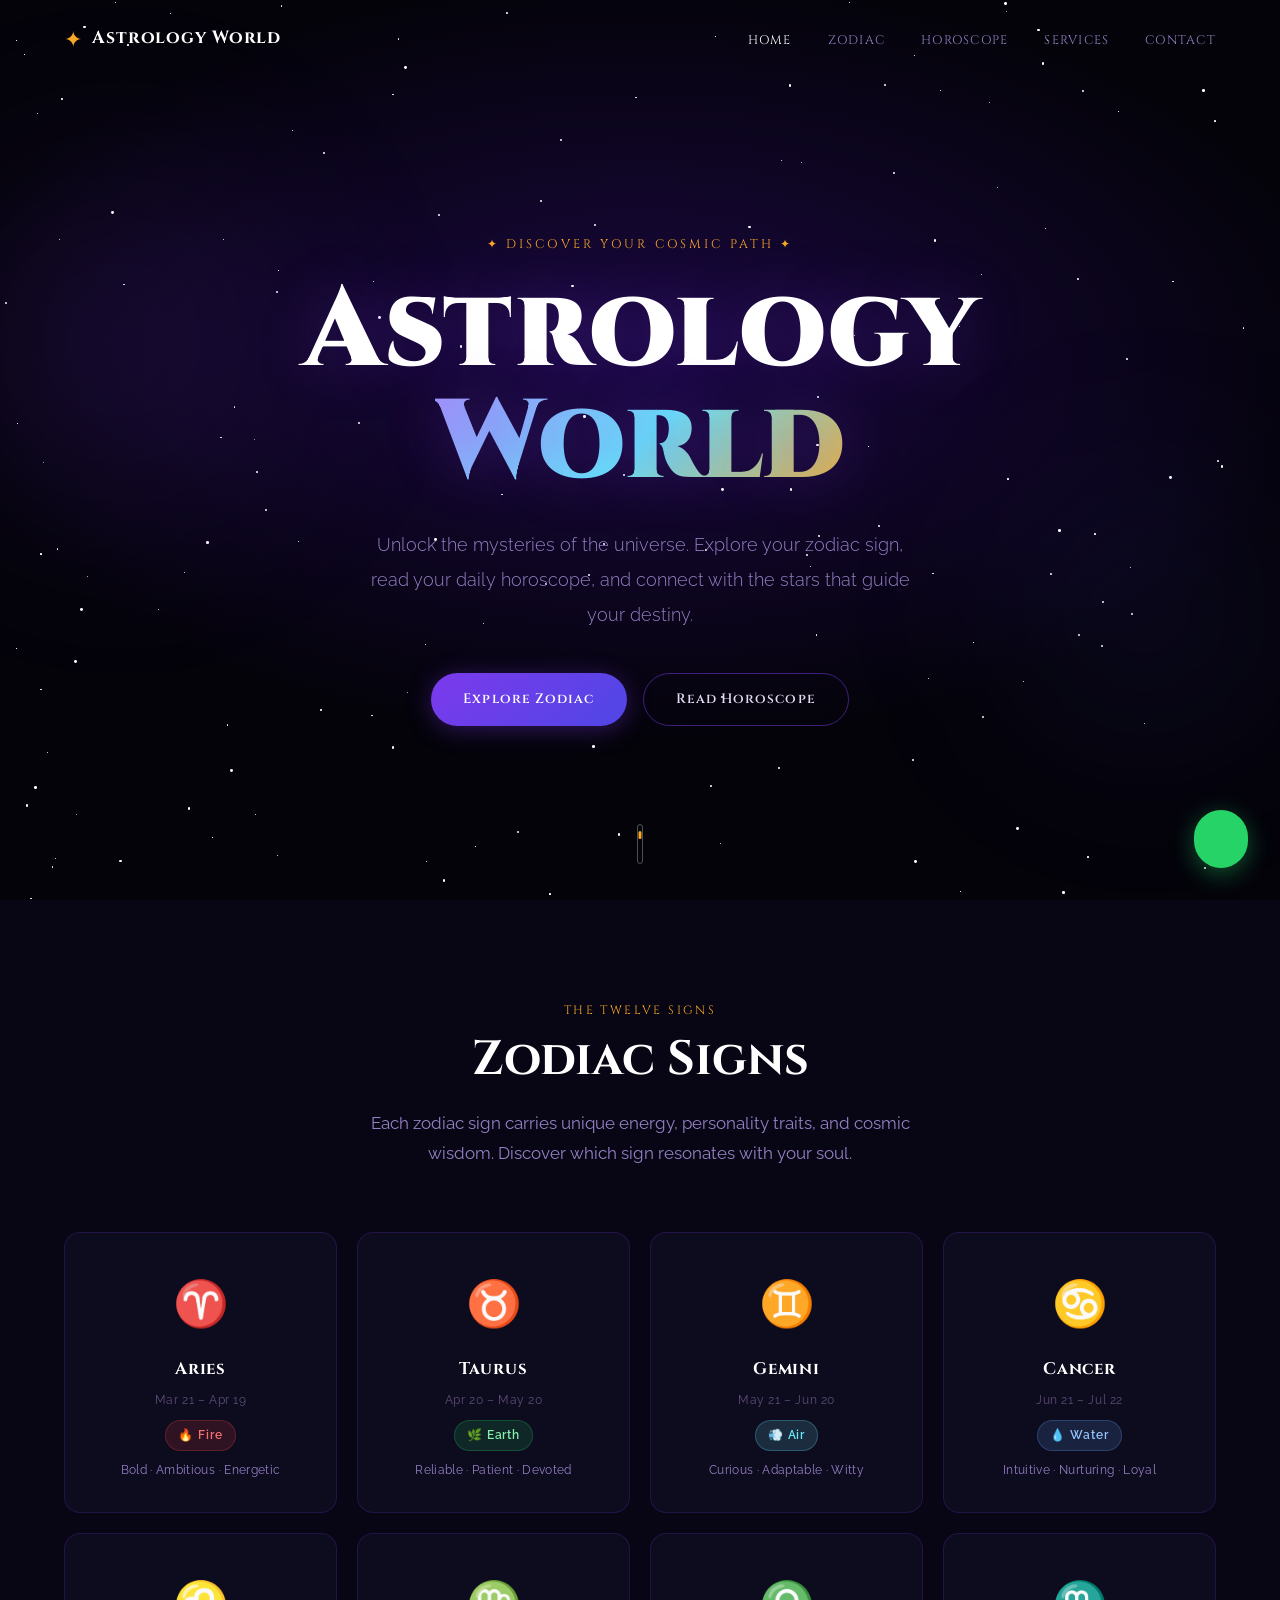
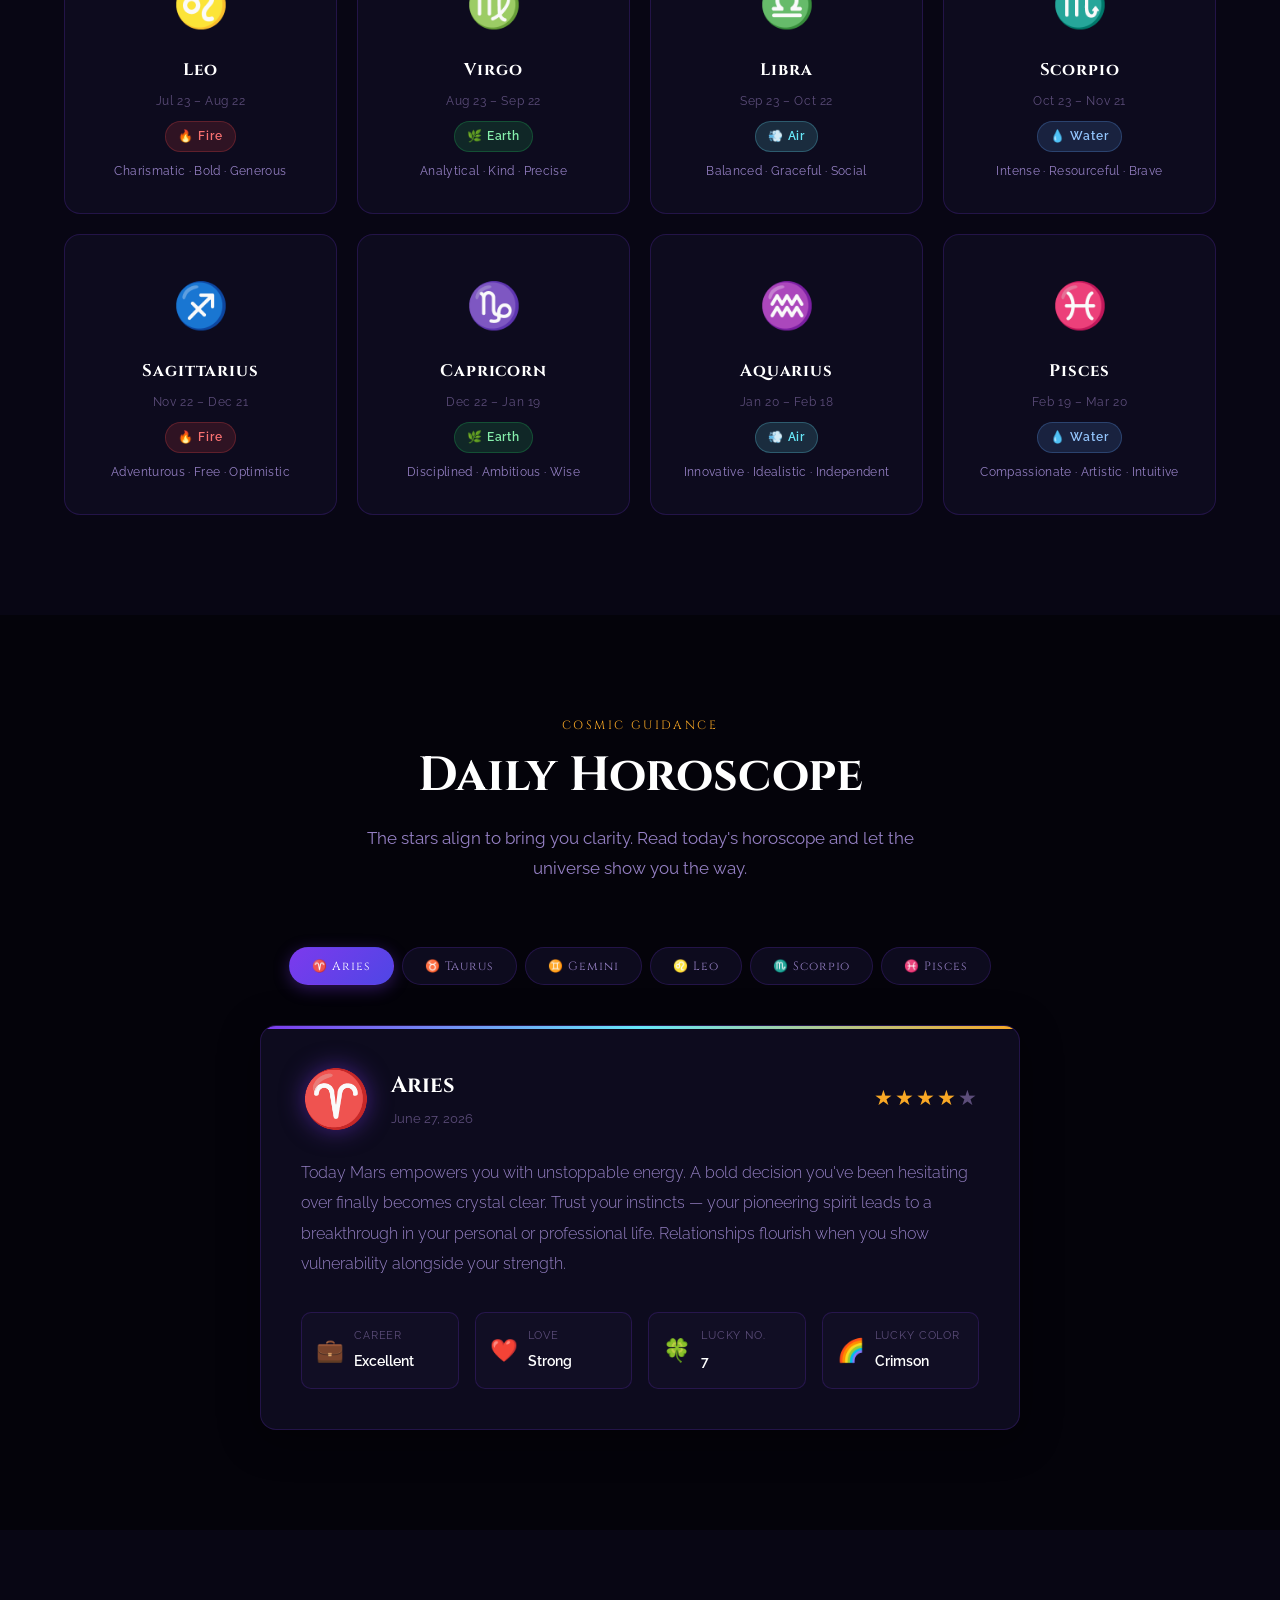
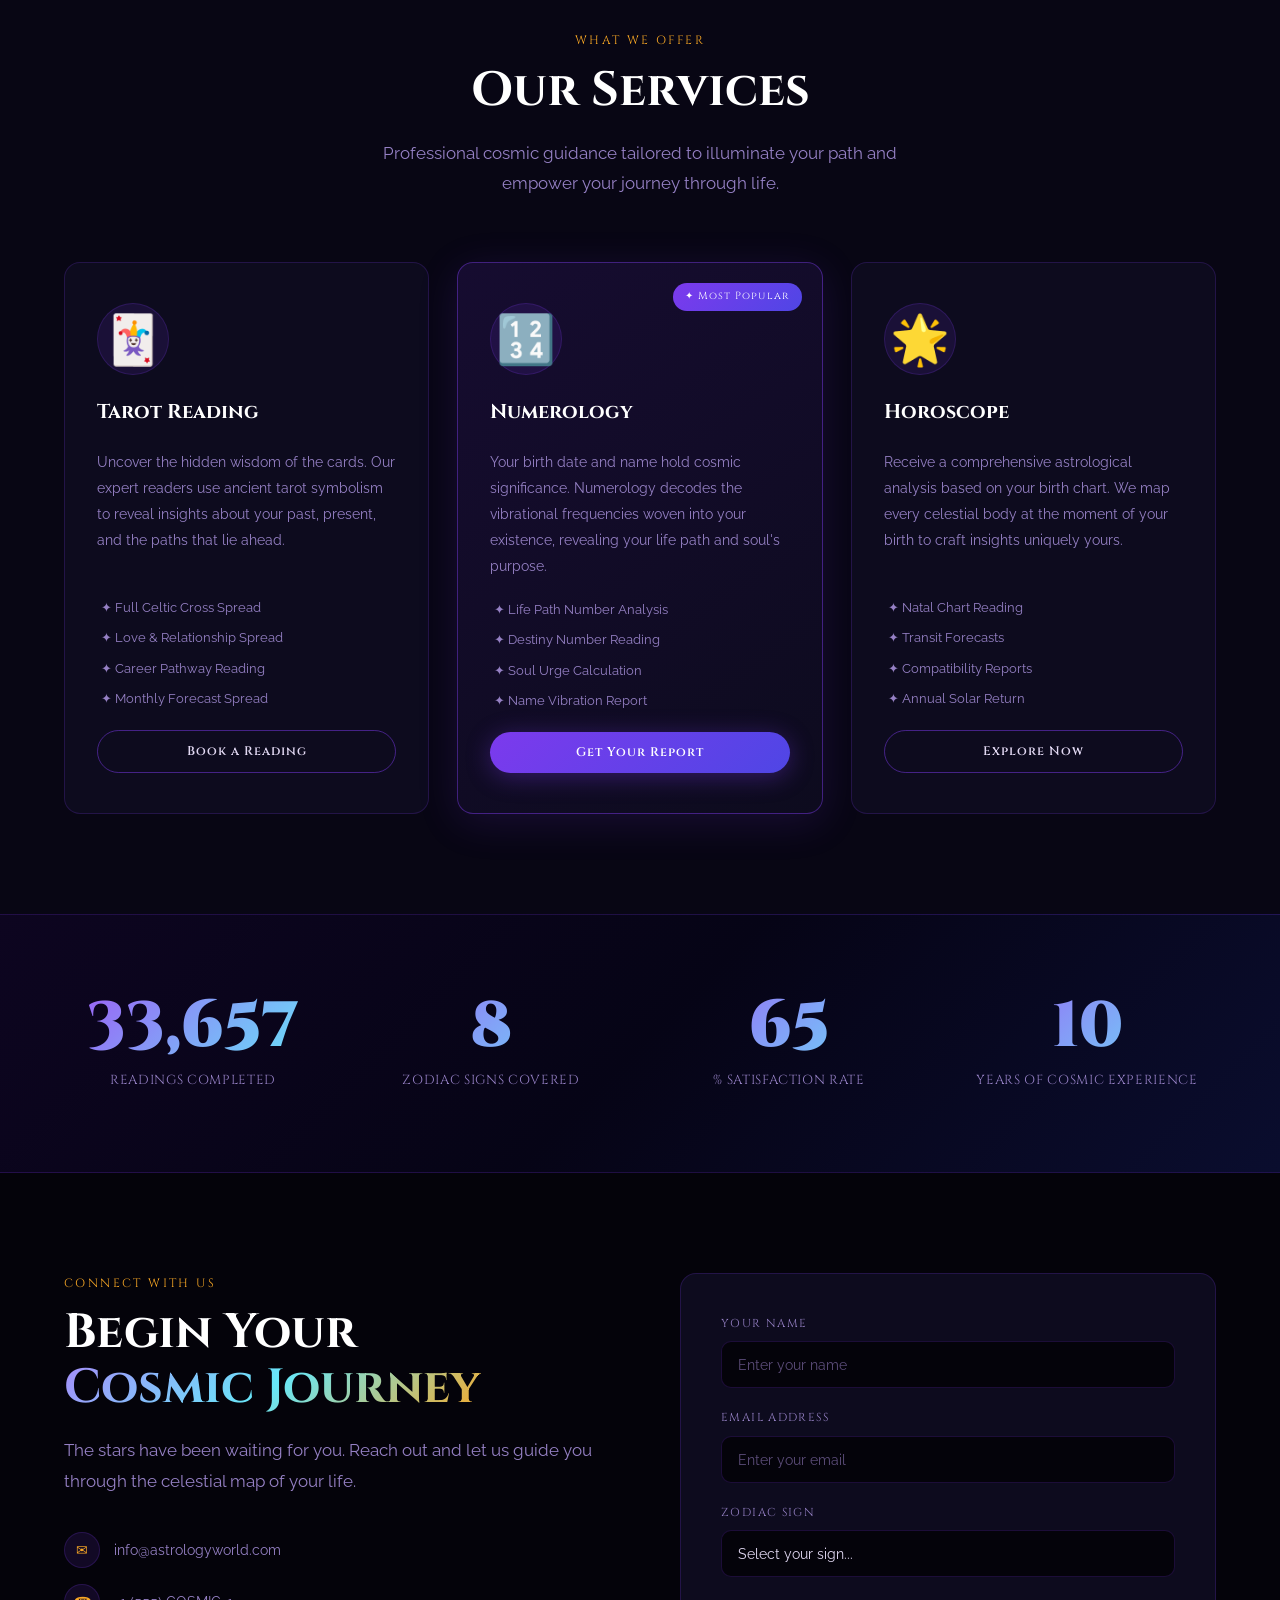
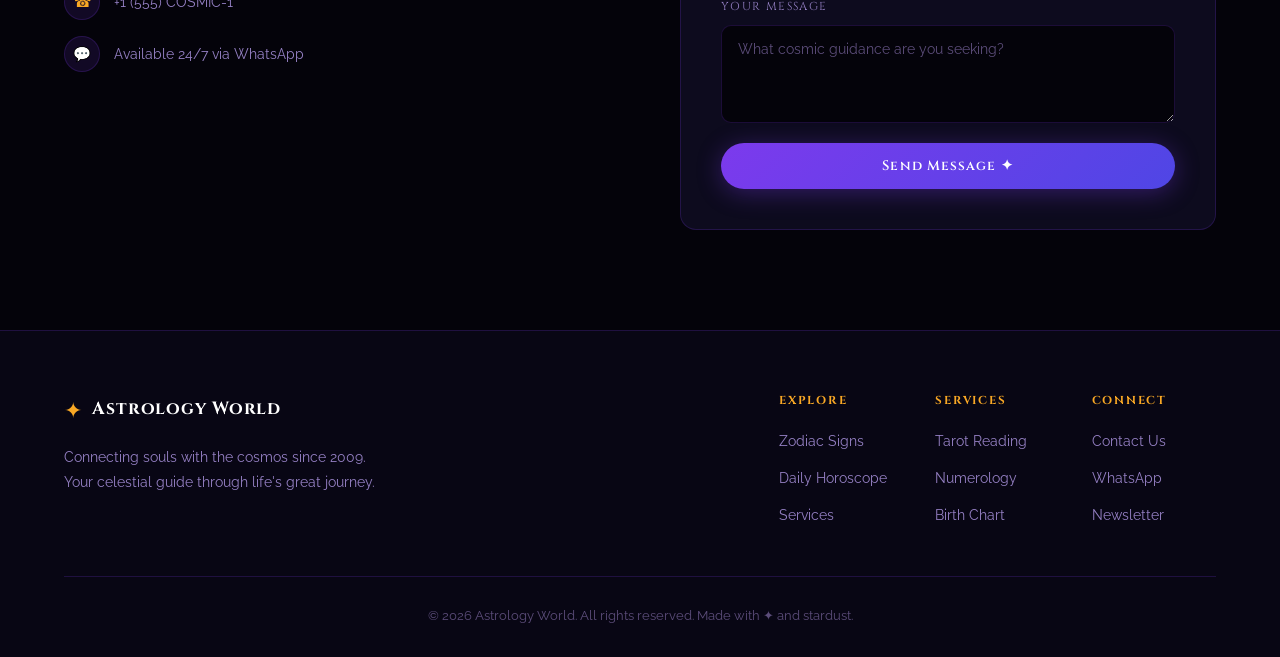
==== index.html @ 74bad525 "Add files via upload" ====
<!DOCTYPE html>
<html lang="en">
<head>
  <meta charset="UTF-8" />
  <meta name="viewport" content="width=device-width, initial-scale=1.0" />
  <title>Astrology World</title>
  <meta name="description" content="Discover your cosmic path. Explore zodiac signs, daily horoscopes, tarot, and numerology." />
  <link rel="preconnect" href="https://fonts.googleapis.com" />
  <link rel="preconnect" href="https://fonts.gstatic.com" crossorigin />
  <link href="https://fonts.googleapis.com/css2?family=Cinzel:wght@400;600;700;900&family=Raleway:ital,wght@0,300;0,400;0,500;0,600;1,300&display=swap" rel="stylesheet" />
  <link rel="stylesheet" href="./style.css" />
</head>
<body>

  <!-- NAV -->
  <nav class="navbar" id="navbar">
    <div class="nav-container">
      <a href="#home" class="nav-logo">
        <span class="logo-star">✦</span>
        <span class="logo-text">Astrology World</span>
      </a>
      <ul class="nav-links" id="navLinks">
        <li><a href="#home">Home</a></li>
        <li><a href="#zodiac">Zodiac</a></li>
        <li><a href="#horoscope">Horoscope</a></li>
        <li><a href="#services">Services</a></li>
        <li><a href="#contact">Contact</a></li>
      </ul>
      <button class="hamburger" id="hamburger" aria-label="Toggle menu">
        <span></span><span></span><span></span>
      </button>
    </div>
  </nav>

  <!-- HERO -->
  <section class="hero" id="home">
    <div class="stars-bg" id="starsBg"></div>
    <div class="nebula nebula-1"></div>
    <div class="nebula nebula-2"></div>
    <div class="hero-content">
      <p class="hero-eyebrow animate-fade-up">✦ Discover Your Cosmic Path ✦</p>
      <h1 class="hero-title animate-fade-up delay-1">Astrology<br /><span class="gradient-text">World</span></h1>
      <p class="hero-desc animate-fade-up delay-2">Unlock the mysteries of the universe. Explore your zodiac sign, read your daily horoscope, and connect with the stars that guide your destiny.</p>
      <div class="hero-buttons animate-fade-up delay-3">
        <a href="#zodiac" class="btn btn-primary">Explore Zodiac</a>
        <a href="#horoscope" class="btn btn-outline">Read Horoscope</a>
      </div>
    </div>
    <div class="scroll-indicator">
      <div class="scroll-dot"></div>
    </div>
  </section>

  <!-- ZODIAC SIGNS -->
  <section class="section zodiac-section" id="zodiac">
    <div class="container">
      <div class="section-header scroll-reveal">
        <p class="section-label">The Twelve Signs</p>
        <h2 class="section-title">Zodiac Signs</h2>
        <p class="section-desc">Each zodiac sign carries unique energy, personality traits, and cosmic wisdom. Discover which sign resonates with your soul.</p>
      </div>
      <div class="zodiac-grid">
        <div class="zodiac-card scroll-reveal" data-delay="0">
          <div class="card-glow"></div>
          <div class="zodiac-icon">♈</div>
          <h3 class="zodiac-name">Aries</h3>
          <p class="zodiac-dates">Mar 21 – Apr 19</p>
          <p class="zodiac-element fire">🔥 Fire</p>
          <p class="zodiac-trait">Bold · Ambitious · Energetic</p>
        </div>
        <div class="zodiac-card scroll-reveal" data-delay="50">
          <div class="card-glow"></div>
          <div class="zodiac-icon">♉</div>
          <h3 class="zodiac-name">Taurus</h3>
          <p class="zodiac-dates">Apr 20 – May 20</p>
          <p class="zodiac-element earth">🌿 Earth</p>
          <p class="zodiac-trait">Reliable · Patient · Devoted</p>
        </div>
        <div class="zodiac-card scroll-reveal" data-delay="100">
          <div class="card-glow"></div>
          <div class="zodiac-icon">♊</div>
          <h3 class="zodiac-name">Gemini</h3>
          <p class="zodiac-dates">May 21 – Jun 20</p>
          <p class="zodiac-element air">💨 Air</p>
          <p class="zodiac-trait">Curious · Adaptable · Witty</p>
        </div>
        <div class="zodiac-card scroll-reveal" data-delay="150">
          <div class="card-glow"></div>
          <div class="zodiac-icon">♋</div>
          <h3 class="zodiac-name">Cancer</h3>
          <p class="zodiac-dates">Jun 21 – Jul 22</p>
          <p class="zodiac-element water">💧 Water</p>
          <p class="zodiac-trait">Intuitive · Nurturing · Loyal</p>
        </div>
        <div class="zodiac-card scroll-reveal" data-delay="0">
          <div class="card-glow"></div>
          <div class="zodiac-icon">♌</div>
          <h3 class="zodiac-name">Leo</h3>
          <p class="zodiac-dates">Jul 23 – Aug 22</p>
          <p class="zodiac-element fire">🔥 Fire</p>
          <p class="zodiac-trait">Charismatic · Bold · Generous</p>
        </div>
        <div class="zodiac-card scroll-reveal" data-delay="50">
          <div class="card-glow"></div>
          <div class="zodiac-icon">♍</div>
          <h3 class="zodiac-name">Virgo</h3>
          <p class="zodiac-dates">Aug 23 – Sep 22</p>
          <p class="zodiac-element earth">🌿 Earth</p>
          <p class="zodiac-trait">Analytical · Kind · Precise</p>
        </div>
        <div class="zodiac-card scroll-reveal" data-delay="100">
          <div class="card-glow"></div>
          <div class="zodiac-icon">♎</div>
          <h3 class="zodiac-name">Libra</h3>
          <p class="zodiac-dates">Sep 23 – Oct 22</p>
          <p class="zodiac-element air">💨 Air</p>
          <p class="zodiac-trait">Balanced · Graceful · Social</p>
        </div>
        <div class="zodiac-card scroll-reveal" data-delay="150">
          <div class="card-glow"></div>
          <div class="zodiac-icon">♏</div>
          <h3 class="zodiac-name">Scorpio</h3>
          <p class="zodiac-dates">Oct 23 – Nov 21</p>
          <p class="zodiac-element water">💧 Water</p>
          <p class="zodiac-trait">Intense · Resourceful · Brave</p>
        </div>
        <div class="zodiac-card scroll-reveal" data-delay="0">
          <div class="card-glow"></div>
          <div class="zodiac-icon">♐</div>
          <h3 class="zodiac-name">Sagittarius</h3>
          <p class="zodiac-dates">Nov 22 – Dec 21</p>
          <p class="zodiac-element fire">🔥 Fire</p>
          <p class="zodiac-trait">Adventurous · Free · Optimistic</p>
        </div>
        <div class="zodiac-card scroll-reveal" data-delay="50">
          <div class="card-glow"></div>
          <div class="zodiac-icon">♑</div>
          <h3 class="zodiac-name">Capricorn</h3>
          <p class="zodiac-dates">Dec 22 – Jan 19</p>
          <p class="zodiac-element earth">🌿 Earth</p>
          <p class="zodiac-trait">Disciplined · Ambitious · Wise</p>
        </div>
        <div class="zodiac-card scroll-reveal" data-delay="100">
          <div class="card-glow"></div>
          <div class="zodiac-icon">♒</div>
          <h3 class="zodiac-name">Aquarius</h3>
          <p class="zodiac-dates">Jan 20 – Feb 18</p>
          <p class="zodiac-element air">💨 Air</p>
          <p class="zodiac-trait">Innovative · Idealistic · Independent</p>
        </div>
        <div class="zodiac-card scroll-reveal" data-delay="150">
          <div class="card-glow"></div>
          <div class="zodiac-icon">♓</div>
          <h3 class="zodiac-name">Pisces</h3>
          <p class="zodiac-dates">Feb 19 – Mar 20</p>
          <p class="zodiac-element water">💧 Water</p>
          <p class="zodiac-trait">Compassionate · Artistic · Intuitive</p>
        </div>
      </div>
    </div>
  </section>

  <!-- DAILY HOROSCOPE -->
  <section class="section horoscope-section" id="horoscope">
    <div class="container">
      <div class="section-header scroll-reveal">
        <p class="section-label">Cosmic Guidance</p>
        <h2 class="section-title">Daily Horoscope</h2>
        <p class="section-desc">The stars align to bring you clarity. Read today's horoscope and let the universe show you the way.</p>
      </div>
      <div class="horoscope-tabs scroll-reveal">
        <button class="tab-btn active" data-tab="aries-h">♈ Aries</button>
        <button class="tab-btn" data-tab="taurus-h">♉ Taurus</button>
        <button class="tab-btn" data-tab="gemini-h">♊ Gemini</button>
        <button class="tab-btn" data-tab="leo-h">♌ Leo</button>
        <button class="tab-btn" data-tab="scorpio-h">♏ Scorpio</button>
        <button class="tab-btn" data-tab="pisces-h">♓ Pisces</button>
      </div>
      <div class="horoscope-panels">
        <div class="horoscope-panel active" id="aries-h">
          <div class="horoscope-card scroll-reveal">
            <div class="h-header">
              <span class="h-symbol">♈</span>
              <div class="h-info">
                <h3>Aries</h3>
                <p class="h-date">June 27, 2026</p>
              </div>
              <div class="h-rating">★★★★<span class="dim">★</span></div>
            </div>
            <p class="h-text">Today Mars empowers you with unstoppable energy. A bold decision you've been hesitating over finally becomes crystal clear. Trust your instincts — your pioneering spirit leads to a breakthrough in your personal or professional life. Relationships flourish when you show vulnerability alongside your strength.</p>
            <div class="h-aspects">
              <div class="aspect"><span>💼</span><div><small>Career</small><strong>Excellent</strong></div></div>
              <div class="aspect"><span>❤️</span><div><small>Love</small><strong>Strong</strong></div></div>
              <div class="aspect"><span>🍀</span><div><small>Lucky No.</small><strong>7</strong></div></div>
              <div class="aspect"><span>🌈</span><div><small>Lucky Color</small><strong>Crimson</strong></div></div>
            </div>
          </div>
        </div>
        <div class="horoscope-panel" id="taurus-h">
          <div class="horoscope-card scroll-reveal">
            <div class="h-header">
              <span class="h-symbol">♉</span>
              <div class="h-info">
                <h3>Taurus</h3>
                <p class="h-date">June 27, 2026</p>
              </div>
              <div class="h-rating">★★★★★</div>
            </div>
            <p class="h-text">Venus blesses you with abundance today. Financial opportunities present themselves through unexpected conversations. Your natural patience is your greatest asset — resist the urge to rush. This is a beautiful day for creative pursuits and deepening bonds with those you love most deeply.</p>
            <div class="h-aspects">
              <div class="aspect"><span>💼</span><div><small>Career</small><strong>Good</strong></div></div>
              <div class="aspect"><span>❤️</span><div><small>Love</small><strong>Exceptional</strong></div></div>
              <div class="aspect"><span>🍀</span><div><small>Lucky No.</small><strong>3</strong></div></div>
              <div class="aspect"><span>🌈</span><div><small>Lucky Color</small><strong>Emerald</strong></div></div>
            </div>
          </div>
        </div>
        <div class="horoscope-panel" id="gemini-h">
          <div class="horoscope-card scroll-reveal">
            <div class="h-header">
              <span class="h-symbol">♊</span>
              <div class="h-info">
                <h3>Gemini</h3>
                <p class="h-date">June 27, 2026</p>
              </div>
              <div class="h-rating">★★★<span class="dim">★★</span></div>
            </div>
            <p class="h-text">Mercury's influence sharpens your communication skills to a razor's edge. Your words carry extraordinary power today — use them wisely. A conversation you've been avoiding can no longer wait. Social connections open doors that seemed firmly shut just days ago.</p>
            <div class="h-aspects">
              <div class="aspect"><span>💼</span><div><small>Career</small><strong>Great</strong></div></div>
              <div class="aspect"><span>❤️</span><div><small>Love</small><strong>Fair</strong></div></div>
              <div class="aspect"><span>🍀</span><div><small>Lucky No.</small><strong>11</strong></div></div>
              <div class="aspect"><span>🌈</span><div><small>Lucky Color</small><strong>Yellow</strong></div></div>
            </div>
          </div>
        </div>
        <div class="horoscope-panel" id="leo-h">
          <div class="horoscope-card scroll-reveal">
            <div class="h-header">
              <span class="h-symbol">♌</span>
              <div class="h-info">
                <h3>Leo</h3>
                <p class="h-date">June 27, 2026</p>
              </div>
              <div class="h-rating">★★★★★</div>
            </div>
            <p class="h-text">The Sun blazes in your favor — this is your moment to shine! A leadership opportunity arrives that showcases your natural authority. Your creative fire inspires everyone around you. Step into the spotlight with confidence; the universe is applauding your every move today.</p>
            <div class="h-aspects">
              <div class="aspect"><span>💼</span><div><small>Career</small><strong>Outstanding</strong></div></div>
              <div class="aspect"><span>❤️</span><div><small>Love</small><strong>Passionate</strong></div></div>
              <div class="aspect"><span>🍀</span><div><small>Lucky No.</small><strong>1</strong></div></div>
              <div class="aspect"><span>🌈</span><div><small>Lucky Color</small><strong>Gold</strong></div></div>
            </div>
          </div>
        </div>
        <div class="horoscope-panel" id="scorpio-h">
          <div class="horoscope-card scroll-reveal">
            <div class="h-header">
              <span class="h-symbol">♏</span>
              <div class="h-info">
                <h3>Scorpio</h3>
                <p class="h-date">June 27, 2026</p>
              </div>
              <div class="h-rating">★★★★<span class="dim">★</span></div>
            </div>
            <p class="h-text">Pluto stirs the depths of your psyche, revealing truths you've long suspected. A transformation is underway — embrace it rather than resist. Your investigative instincts uncover a hidden opportunity. Emotional honesty tonight strengthens your most important bond.</p>
            <div class="h-aspects">
              <div class="aspect"><span>💼</span><div><small>Career</small><strong>Intense</strong></div></div>
              <div class="aspect"><span>❤️</span><div><small>Love</small><strong>Deep</strong></div></div>
              <div class="aspect"><span>🍀</span><div><small>Lucky No.</small><strong>8</strong></div></div>
              <div class="aspect"><span>🌈</span><div><small>Lucky Color</small><strong>Burgundy</strong></div></div>
            </div>
          </div>
        </div>
        <div class="horoscope-panel" id="pisces-h">
          <div class="horoscope-card scroll-reveal">
            <div class="h-header">
              <span class="h-symbol">♓</span>
              <div class="h-info">
                <h3>Pisces</h3>
                <p class="h-date">June 27, 2026</p>
              </div>
              <div class="h-rating">★★★★<span class="dim">★</span></div>
            </div>
            <p class="h-text">Neptune casts a dreamlike glow over your day. Creative inspiration flows effortlessly — capture every idea. Your empathy reaches a heightened state, making you a beacon for those who need guidance. Trust your intuition above all logic today; the universe speaks through your feelings.</p>
            <div class="h-aspects">
              <div class="aspect"><span>💼</span><div><small>Career</small><strong>Creative</strong></div></div>
              <div class="aspect"><span>❤️</span><div><small>Love</small><strong>Dreamy</strong></div></div>
              <div class="aspect"><span>🍀</span><div><small>Lucky No.</small><strong>22</strong></div></div>
              <div class="aspect"><span>🌈</span><div><small>Lucky Color</small><strong>Sea Blue</strong></div></div>
            </div>
          </div>
        </div>
      </div>
    </div>
  </section>

  <!-- SERVICES -->
  <section class="section services-section" id="services">
    <div class="container">
      <div class="section-header scroll-reveal">
        <p class="section-label">What We Offer</p>
        <h2 class="section-title">Our Services</h2>
        <p class="section-desc">Professional cosmic guidance tailored to illuminate your path and empower your journey through life.</p>
      </div>
      <div class="services-grid">
        <div class="service-card scroll-reveal">
          <div class="service-icon-wrap"><div class="service-icon">🃏</div></div>
          <h3 class="service-title">Tarot Reading</h3>
          <p class="service-desc">Uncover the hidden wisdom of the cards. Our expert readers use ancient tarot symbolism to reveal insights about your past, present, and the paths that lie ahead.</p>
          <ul class="service-list">
            <li>✦ Full Celtic Cross Spread</li>
            <li>✦ Love &amp; Relationship Spread</li>
            <li>✦ Career Pathway Reading</li>
            <li>✦ Monthly Forecast Spread</li>
          </ul>
          <a href="#contact" class="btn btn-outline btn-sm">Book a Reading</a>
        </div>
        <div class="service-card featured scroll-reveal">
          <div class="featured-badge">✦ Most Popular</div>
          <div class="service-icon-wrap"><div class="service-icon">🔢</div></div>
          <h3 class="service-title">Numerology</h3>
          <p class="service-desc">Your birth date and name hold cosmic significance. Numerology decodes the vibrational frequencies woven into your existence, revealing your life path and soul's purpose.</p>
          <ul class="service-list">
            <li>✦ Life Path Number Analysis</li>
            <li>✦ Destiny Number Reading</li>
            <li>✦ Soul Urge Calculation</li>
            <li>✦ Name Vibration Report</li>
          </ul>
          <a href="#contact" class="btn btn-primary btn-sm">Get Your Report</a>
        </div>
        <div class="service-card scroll-reveal">
          <div class="service-icon-wrap"><div class="service-icon">🌟</div></div>
          <h3 class="service-title">Horoscope</h3>
          <p class="service-desc">Receive a comprehensive astrological analysis based on your birth chart. We map every celestial body at the moment of your birth to craft insights uniquely yours.</p>
          <ul class="service-list">
            <li>✦ Natal Chart Reading</li>
            <li>✦ Transit Forecasts</li>
            <li>✦ Compatibility Reports</li>
            <li>✦ Annual Solar Return</li>
          </ul>
          <a href="#contact" class="btn btn-outline btn-sm">Explore Now</a>
        </div>
      </div>
    </div>
  </section>

  <!-- STATS BANNER -->
  <section class="stats-section">
    <div class="container">
      <div class="stats-grid">
        <div class="stat-item scroll-reveal">
          <div class="stat-number" data-target="50000">0</div>
          <div class="stat-label">Readings Completed</div>
        </div>
        <div class="stat-item scroll-reveal">
          <div class="stat-number" data-target="12">0</div>
          <div class="stat-label">Zodiac Signs Covered</div>
        </div>
        <div class="stat-item scroll-reveal">
          <div class="stat-number" data-target="98">0</div>
          <div class="stat-label">% Satisfaction Rate</div>
        </div>
        <div class="stat-item scroll-reveal">
          <div class="stat-number" data-target="15">0</div>
          <div class="stat-label">Years of Cosmic Experience</div>
        </div>
      </div>
    </div>
  </section>

  <!-- CONTACT -->
  <section class="section contact-section" id="contact">
    <div class="container">
      <div class="contact-inner">
        <div class="contact-text scroll-reveal">
          <p class="section-label">Connect With Us</p>
          <h2 class="section-title">Begin Your<br /><span class="gradient-text">Cosmic Journey</span></h2>
          <p class="section-desc">The stars have been waiting for you. Reach out and let us guide you through the celestial map of your life.</p>
          <div class="contact-info">
            <div class="info-item"><span class="info-icon">✉</span><span>info@astrologyworld.com</span></div>
            <div class="info-item"><span class="info-icon">☎</span><span>+1 (555) COSMIC-1</span></div>
            <div class="info-item"><span class="info-icon">💬</span><span>Available 24/7 via WhatsApp</span></div>
          </div>
        </div>
        <form class="contact-form scroll-reveal" id="contactForm" novalidate>
          <div class="form-group">
            <label for="nameField">Your Name</label>
            <input type="text" id="nameField" placeholder="Enter your name" required />
          </div>
          <div class="form-group">
            <label for="emailField">Email Address</label>
            <input type="email" id="emailField" placeholder="Enter your email" required />
          </div>
          <div class="form-group">
            <label for="signField">Zodiac Sign</label>
            <select id="signField">
              <option value="">Select your sign...</option>
              <option value="aries">♈ Aries</option>
              <option value="taurus">♉ Taurus</option>
              <option value="gemini">♊ Gemini</option>
              <option value="cancer">♋ Cancer</option>
              <option value="leo">♌ Leo</option>
              <option value="virgo">♍ Virgo</option>
              <option value="libra">♎ Libra</option>
              <option value="scorpio">♏ Scorpio</option>
              <option value="sagittarius">♐ Sagittarius</option>
              <option value="capricorn">♑ Capricorn</option>
              <option value="aquarius">♒ Aquarius</option>
              <option value="pisces">♓ Pisces</option>
            </select>
          </div>
          <div class="form-group">
            <label for="msgField">Your Message</label>
            <textarea id="msgField" placeholder="What cosmic guidance are you seeking?" rows="4" required></textarea>
          </div>
          <button type="submit" class="btn btn-primary btn-full">Send Message ✦</button>
          <div class="form-success" id="formSuccess">✦ Message sent! The stars will guide our response. ✦</div>
        </form>
      </div>
    </div>
  </section>

  <!-- FOOTER -->
  <footer class="footer">
    <div class="container">
      <div class="footer-top">
        <div class="footer-brand">
          <div class="nav-logo">
            <span class="logo-star">✦</span>
            <span class="logo-text">Astrology World</span>
          </div>
          <p>Connecting souls with the cosmos since 2009. Your celestial guide through life's great journey.</p>
        </div>
        <div class="footer-links-wrap">
          <div class="footer-col">
            <h4>Explore</h4>
            <ul>
              <li><a href="#zodiac">Zodiac Signs</a></li>
              <li><a href="#horoscope">Daily Horoscope</a></li>
              <li><a href="#services">Services</a></li>
            </ul>
          </div>
          <div class="footer-col">
            <h4>Services</h4>
            <ul>
              <li><a href="#services">Tarot Reading</a></li>
              <li><a href="#services">Numerology</a></li>
              <li><a href="#services">Birth Chart</a></li>
            </ul>
          </div>
          <div class="footer-col">
            <h4>Connect</h4>
            <ul>
              <li><a href="#contact">Contact Us</a></li>
              <li><a href="https://wa.me/15559999999" target="_blank">WhatsApp</a></li>
              <li><a href="#contact">Newsletter</a></li>
            </ul>
          </div>
        </div>
      </div>
      <div class="footer-bottom">
        <p>© 2026 Astrology World. All rights reserved. Made with ✦ and stardust.</p>
      </div>
    </div>
  </footer>

  <!-- WHATSAPP FLOATING BUTTON -->
  <a class="whatsapp-btn" href="https://wa.me/15559999999" target="_blank" rel="noopener noreferrer" aria-label="Chat on WhatsApp">
    <svg xmlns="http://www.w3.org/2000/svg" viewBox="0 0 24 24" fill="currentColor" width="30" height="30">
      <path d="M17.472 14.382c-.297-.149-1.758-.867-2.03-.967-.273-.099-.471-.148-.67.15-.197.297-.767.966-.94 1.164-.173.199-.347.223-.644.075-.297-.15-1.255-.463-2.39-1.475-.883-.788-1.48-1.761-1.653-2.059-.173-.297-.018-.458.13-.606.134-.133.298-.347.446-.52.149-.174.198-.298.298-.497.099-.198.05-.371-.025-.52-.075-.149-.669-1.612-.916-2.207-.242-.579-.487-.5-.669-.51-.173-.008-.371-.01-.57-.01-.198 0-.52.074-.792.372-.272.297-1.04 1.016-1.04 2.479 0 1.462 1.065 2.875 1.213 3.074.149.198 2.096 3.2 5.077 4.487.709.306 1.262.489 1.694.625.712.227 1.36.195 1.871.118.571-.085 1.758-.719 2.006-1.413.248-.694.248-1.289.173-1.413-.074-.124-.272-.198-.57-.347z"/>
      <path d="M12 0C5.373 0 0 5.373 0 12c0 2.126.557 4.126 1.526 5.864L0 24l6.326-1.487A11.948 11.948 0 0012 24c6.627 0 12-5.373 12-12S18.627 0 12 0zm0 22c-1.857 0-3.6-.5-5.107-1.375L2 22l1.4-4.757A9.951 9.951 0 012 12C2 6.477 6.477 2 12 2s10 4.477 10 10-4.477 10-10 10z"/>
    </svg>
    <span class="whatsapp-label">Chat Now</span>
  </a>

  <script src="./script.js"></script>
</body>
</html>
---- style.css ----
/* ===== RESET & BASE ===== */
*, *::before, *::after { box-sizing: border-box; margin: 0; padding: 0; }

:root {
  --bg:         #04030a;
  --bg-2:       #080614;
  --bg-card:    #0d0b1e;
  --bg-card-2:  #110e24;
  --purple:     #7c3aed;
  --purple-light: #9d5cf5;
  --purple-glow: rgba(124,58,237,0.35);
  --indigo:     #4f46e5;
  --blue:       #1d4ed8;
  --cyan:       #67e8f9;
  --gold:       #f9a825;
  --gold-light: #ffd54f;
  --text:       #e2d9f3;
  --text-muted: #9580c4;
  --text-dim:   #5c4d7a;
  --border:     rgba(124,58,237,0.2);
  --border-hover: rgba(124,58,237,0.5);
  --radius:     16px;
  --radius-sm:  10px;
  --font-display: 'Cinzel', serif;
  --font-body:    'Raleway', sans-serif;
  --transition:  0.3s cubic-bezier(0.4,0,0.2,1);
}

html { scroll-behavior: smooth; }

body {
  background: var(--bg);
  color: var(--text);
  font-family: var(--font-body);
  font-weight: 400;
  line-height: 1.7;
  overflow-x: hidden;
}

a { text-decoration: none; color: inherit; }
ul { list-style: none; }
img { max-width: 100%; display: block; }

/* ===== SCROLLBAR ===== */
::-webkit-scrollbar { width: 6px; }
::-webkit-scrollbar-track { background: var(--bg); }
::-webkit-scrollbar-thumb { background: var(--purple); border-radius: 99px; }

/* ===== TYPOGRAPHY ===== */
.gradient-text {
  background: linear-gradient(135deg, #a78bfa 0%, #67e8f9 50%, #f9a825 100%);
  -webkit-background-clip: text;
  -webkit-text-fill-color: transparent;
  background-clip: text;
}

/* ===== BUTTONS ===== */
.btn {
  display: inline-flex;
  align-items: center;
  justify-content: center;
  gap: 8px;
  padding: 14px 32px;
  border-radius: 50px;
  font-family: var(--font-display);
  font-size: 0.85rem;
  font-weight: 600;
  letter-spacing: 0.08em;
  cursor: pointer;
  border: none;
  transition: var(--transition);
  position: relative;
  overflow: hidden;
  white-space: nowrap;
}

.btn::after {
  content: '';
  position: absolute;
  inset: 0;
  background: rgba(255,255,255,0);
  transition: var(--transition);
}

.btn:hover::after { background: rgba(255,255,255,0.08); }

.btn-primary {
  background: linear-gradient(135deg, var(--purple) 0%, var(--indigo) 100%);
  color: #fff;
  box-shadow: 0 4px 24px var(--purple-glow);
}

.btn-primary:hover {
  transform: translateY(-2px);
  box-shadow: 0 8px 32px rgba(124,58,237,0.5);
}

.btn-outline {
  background: transparent;
  color: var(--text);
  border: 1.5px solid var(--border-hover);
}

.btn-outline:hover {
  background: rgba(124,58,237,0.12);
  border-color: var(--purple-light);
  transform: translateY(-2px);
}

.btn-sm { padding: 10px 24px; font-size: 0.78rem; }
.btn-full { width: 100%; }

/* ===== CONTAINER ===== */
.container { max-width: 1200px; margin: 0 auto; padding: 0 24px; }

/* ===== SECTION COMMONS ===== */
.section { padding: 100px 0; }

.section-header {
  text-align: center;
  margin-bottom: 64px;
}

.section-label {
  font-family: var(--font-display);
  font-size: 0.75rem;
  letter-spacing: 0.2em;
  text-transform: uppercase;
  color: var(--gold);
  margin-bottom: 12px;
}

.section-title {
  font-family: var(--font-display);
  font-size: clamp(2rem, 5vw, 3rem);
  font-weight: 700;
  line-height: 1.15;
  margin-bottom: 20px;
  color: #fff;
}

.section-desc {
  font-size: 1.05rem;
  color: var(--text-muted);
  max-width: 580px;
  margin: 0 auto;
  line-height: 1.8;
}

/* ===== NAVBAR ===== */
.navbar {
  position: fixed;
  top: 0;
  left: 0;
  right: 0;
  z-index: 1000;
  padding: 20px 0;
  transition: var(--transition);
}

.navbar.scrolled {
  background: rgba(4,3,10,0.9);
  backdrop-filter: blur(20px);
  -webkit-backdrop-filter: blur(20px);
  padding: 14px 0;
  border-bottom: 1px solid var(--border);
  box-shadow: 0 4px 30px rgba(0,0,0,0.5);
}

.nav-container {
  max-width: 1200px;
  margin: 0 auto;
  padding: 0 24px;
  display: flex;
  align-items: center;
  justify-content: space-between;
}

.nav-logo {
  display: flex;
  align-items: center;
  gap: 10px;
}

.logo-star {
  font-size: 1.4rem;
  color: var(--gold);
  animation: rotateStar 8s linear infinite;
}

@keyframes rotateStar {
  from { transform: rotate(0deg); }
  to   { transform: rotate(360deg); }
}

.logo-text {
  font-family: var(--font-display);
  font-size: 1.1rem;
  font-weight: 700;
  letter-spacing: 0.05em;
  color: #fff;
}

.nav-links {
  display: flex;
  align-items: center;
  gap: 36px;
}

.nav-links a {
  font-family: var(--font-display);
  font-size: 0.78rem;
  letter-spacing: 0.1em;
  text-transform: uppercase;
  color: var(--text-muted);
  transition: color var(--transition);
  position: relative;
}

.nav-links a::after {
  content: '';
  position: absolute;
  bottom: -4px;
  left: 0;
  width: 0;
  height: 1.5px;
  background: var(--gold);
  transition: width var(--transition);
}

.nav-links a:hover { color: #fff; }
.nav-links a:hover::after { width: 100%; }

.hamburger {
  display: none;
  flex-direction: column;
  gap: 5px;
  background: none;
  border: none;
  cursor: pointer;
  padding: 4px;
}

.hamburger span {
  display: block;
  width: 24px;
  height: 2px;
  background: var(--text);
  border-radius: 2px;
  transition: var(--transition);
}

.hamburger.open span:nth-child(1) { transform: translateY(7px) rotate(45deg); }
.hamburger.open span:nth-child(2) { opacity: 0; }
.hamburger.open span:nth-child(3) { transform: translateY(-7px) rotate(-45deg); }

/* ===== HERO ===== */
.hero {
  min-height: 100vh;
  display: flex;
  align-items: center;
  justify-content: center;
  text-align: center;
  position: relative;
  overflow: hidden;
  background: radial-gradient(ellipse 80% 60% at 50% 40%, #1a0840 0%, var(--bg) 70%);
}

.stars-bg {
  position: absolute;
  inset: 0;
  pointer-events: none;
}

.star {
  position: absolute;
  background: #fff;
  border-radius: 50%;
  animation: twinkle var(--dur, 3s) ease-in-out infinite var(--delay, 0s);
}

@keyframes twinkle {
  0%, 100% { opacity: var(--min-op, 0.2); transform: scale(1); }
  50%       { opacity: 1; transform: scale(1.3); }
}

.nebula {
  position: absolute;
  border-radius: 50%;
  filter: blur(80px);
  pointer-events: none;
  animation: nebulaPulse 6s ease-in-out infinite;
}

.nebula-1 {
  width: 500px;
  height: 500px;
  background: radial-gradient(circle, rgba(124,58,237,0.15) 0%, transparent 70%);
  top: 10%;
  left: -10%;
  animation-delay: 0s;
}

.nebula-2 {
  width: 400px;
  height: 400px;
  background: radial-gradient(circle, rgba(79,70,229,0.12) 0%, transparent 70%);
  bottom: 10%;
  right: -5%;
  animation-delay: 3s;
}

@keyframes nebulaPulse {
  0%, 100% { opacity: 0.6; transform: scale(1); }
  50%       { opacity: 1;   transform: scale(1.1); }
}

.hero-content {
  position: relative;
  z-index: 2;
  max-width: 780px;
  padding: 120px 24px 60px;
}

.hero-eyebrow {
  font-family: var(--font-display);
  font-size: 0.78rem;
  letter-spacing: 0.25em;
  text-transform: uppercase;
  color: var(--gold);
  margin-bottom: 20px;
}

.hero-title {
  font-family: var(--font-display);
  font-size: clamp(3.5rem, 10vw, 7rem);
  font-weight: 900;
  line-height: 1;
  margin-bottom: 28px;
  color: #fff;
  text-shadow: 0 0 60px rgba(124,58,237,0.3);
}

.hero-desc {
  font-size: 1.15rem;
  color: var(--text-muted);
  max-width: 560px;
  margin: 0 auto 40px;
  line-height: 1.9;
  font-weight: 300;
}

.hero-buttons {
  display: flex;
  gap: 16px;
  justify-content: center;
  flex-wrap: wrap;
}

.scroll-indicator {
  position: absolute;
  bottom: 36px;
  left: 50%;
  transform: translateX(-50%);
  z-index: 2;
}

.scroll-dot {
  width: 6px;
  height: 40px;
  border: 1.5px solid rgba(255,255,255,0.3);
  border-radius: 50px;
  position: relative;
  overflow: hidden;
}

.scroll-dot::after {
  content: '';
  position: absolute;
  top: 6px;
  left: 50%;
  transform: translateX(-50%);
  width: 3px;
  height: 8px;
  background: var(--gold);
  border-radius: 50px;
  animation: scrollDown 2s ease-in-out infinite;
}

@keyframes scrollDown {
  0%   { top: 6px; opacity: 1; }
  80%  { top: 22px; opacity: 0.2; }
  100% { top: 6px; opacity: 1; }
}

/* ===== HERO ANIMATIONS ===== */
.animate-fade-up {
  opacity: 0;
  transform: translateY(30px);
  animation: fadeUp 0.9s cubic-bezier(0.4,0,0.2,1) forwards;
}

.delay-1 { animation-delay: 0.2s; }
.delay-2 { animation-delay: 0.4s; }
.delay-3 { animation-delay: 0.6s; }

@keyframes fadeUp {
  to { opacity: 1; transform: translateY(0); }
}

/* ===== SCROLL REVEAL ===== */
.scroll-reveal {
  opacity: 0;
  transform: translateY(40px);
  transition: opacity 0.7s cubic-bezier(0.4,0,0.2,1), transform 0.7s cubic-bezier(0.4,0,0.2,1);
}

.scroll-reveal.revealed {
  opacity: 1;
  transform: translateY(0);
}

/* ===== ZODIAC SECTION ===== */
.zodiac-section { background: var(--bg-2); }

.zodiac-grid {
  display: grid;
  grid-template-columns: repeat(4, 1fr);
  gap: 20px;
}

.zodiac-card {
  position: relative;
  background: var(--bg-card);
  border: 1px solid var(--border);
  border-radius: var(--radius);
  padding: 32px 20px;
  text-align: center;
  cursor: default;
  transition: transform var(--transition), border-color var(--transition), box-shadow var(--transition);
  overflow: hidden;
}

.card-glow {
  position: absolute;
  inset: 0;
  background: radial-gradient(circle at 50% 0%, rgba(124,58,237,0.12) 0%, transparent 70%);
  opacity: 0;
  transition: opacity var(--transition);
}

.zodiac-card:hover { transform: translateY(-8px); border-color: var(--border-hover); box-shadow: 0 20px 40px rgba(0,0,0,0.4), 0 0 30px var(--purple-glow); }
.zodiac-card:hover .card-glow { opacity: 1; }

.zodiac-icon {
  font-size: 2.8rem;
  margin-bottom: 14px;
  display: block;
  transition: transform var(--transition);
}

.zodiac-card:hover .zodiac-icon { transform: scale(1.15) rotate(5deg); }

.zodiac-name {
  font-family: var(--font-display);
  font-size: 1.05rem;
  font-weight: 700;
  color: #fff;
  margin-bottom: 6px;
  letter-spacing: 0.05em;
}

.zodiac-dates {
  font-size: 0.75rem;
  color: var(--text-dim);
  margin-bottom: 10px;
  letter-spacing: 0.05em;
}

.zodiac-element {
  font-size: 0.75rem;
  font-weight: 600;
  letter-spacing: 0.08em;
  margin-bottom: 10px;
  padding: 4px 12px;
  border-radius: 50px;
  display: inline-block;
}

.fire  { background: rgba(239,68,68,0.15);  color: #f87171; border: 1px solid rgba(239,68,68,0.25); }
.earth { background: rgba(34,197,94,0.15);  color: #86efac; border: 1px solid rgba(34,197,94,0.25); }
.air   { background: rgba(103,232,249,0.15); color: var(--cyan); border: 1px solid rgba(103,232,249,0.25); }
.water { background: rgba(96,165,250,0.15);  color: #93c5fd; border: 1px solid rgba(96,165,250,0.25); }

.zodiac-trait {
  font-size: 0.72rem;
  color: var(--text-muted);
  letter-spacing: 0.03em;
}

/* ===== HOROSCOPE SECTION ===== */
.horoscope-section { background: var(--bg); }

.horoscope-tabs {
  display: flex;
  justify-content: center;
  gap: 8px;
  flex-wrap: wrap;
  margin-bottom: 40px;
}

.tab-btn {
  padding: 10px 22px;
  border-radius: 50px;
  background: var(--bg-card);
  border: 1px solid var(--border);
  color: var(--text-muted);
  font-family: var(--font-display);
  font-size: 0.75rem;
  letter-spacing: 0.08em;
  cursor: pointer;
  transition: var(--transition);
}

.tab-btn:hover { border-color: var(--border-hover); color: #fff; }

.tab-btn.active {
  background: linear-gradient(135deg, var(--purple), var(--indigo));
  border-color: transparent;
  color: #fff;
  box-shadow: 0 4px 16px var(--purple-glow);
}

.horoscope-panels { position: relative; }
.horoscope-panel { display: none; }
.horoscope-panel.active { display: block; }

.horoscope-card {
  max-width: 760px;
  margin: 0 auto;
  background: var(--bg-card);
  border: 1px solid var(--border);
  border-radius: var(--radius);
  padding: 40px;
  box-shadow: 0 8px 40px rgba(0,0,0,0.4);
  position: relative;
  overflow: hidden;
}

.horoscope-card::before {
  content: '';
  position: absolute;
  top: 0;
  left: 0;
  right: 0;
  height: 3px;
  background: linear-gradient(90deg, var(--purple), var(--cyan), var(--gold));
}

.h-header {
  display: flex;
  align-items: center;
  gap: 20px;
  margin-bottom: 28px;
}

.h-symbol {
  font-size: 3.5rem;
  line-height: 1;
  filter: drop-shadow(0 0 12px rgba(124,58,237,0.5));
}

.h-info h3 {
  font-family: var(--font-display);
  font-size: 1.4rem;
  font-weight: 700;
  color: #fff;
}

.h-date { font-size: 0.8rem; color: var(--text-dim); margin-top: 4px; }

.h-rating {
  margin-left: auto;
  font-size: 1.3rem;
  color: var(--gold);
  letter-spacing: 2px;
}

.h-rating .dim { color: var(--text-dim); }

.h-text {
  font-size: 1rem;
  line-height: 1.9;
  color: var(--text-muted);
  margin-bottom: 32px;
  font-weight: 300;
}

.h-aspects {
  display: grid;
  grid-template-columns: repeat(4, 1fr);
  gap: 16px;
}

.aspect {
  background: var(--bg-card-2);
  border: 1px solid var(--border);
  border-radius: var(--radius-sm);
  padding: 14px;
  display: flex;
  align-items: center;
  gap: 10px;
}

.aspect > span:first-child { font-size: 1.4rem; }
.aspect small { display: block; font-size: 0.68rem; color: var(--text-dim); margin-bottom: 2px; text-transform: uppercase; letter-spacing: 0.08em; }
.aspect strong { font-size: 0.85rem; color: #fff; font-weight: 600; }

/* ===== SERVICES SECTION ===== */
.services-section { background: var(--bg-2); }

.services-grid {
  display: grid;
  grid-template-columns: repeat(3, 1fr);
  gap: 28px;
  align-items: stretch;
}

.service-card {
  background: var(--bg-card);
  border: 1px solid var(--border);
  border-radius: var(--radius);
  padding: 40px 32px;
  transition: transform var(--transition), border-color var(--transition), box-shadow var(--transition);
  position: relative;
  overflow: hidden;
  display: flex;
  flex-direction: column;
  gap: 20px;
}

.service-card:hover { transform: translateY(-6px); border-color: var(--border-hover); box-shadow: 0 20px 50px rgba(0,0,0,0.4), 0 0 30px var(--purple-glow); }

.service-card.featured {
  background: linear-gradient(145deg, #160c30 0%, #0d0b1e 100%);
  border-color: rgba(124,58,237,0.45);
  box-shadow: 0 8px 40px rgba(124,58,237,0.15);
}

.featured-badge {
  position: absolute;
  top: 20px;
  right: 20px;
  background: linear-gradient(135deg, var(--purple), var(--indigo));
  color: #fff;
  font-family: var(--font-display);
  font-size: 0.65rem;
  letter-spacing: 0.1em;
  padding: 5px 12px;
  border-radius: 50px;
}

.service-icon-wrap { display: inline-flex; }

.service-icon {
  font-size: 3rem;
  width: 72px;
  height: 72px;
  display: flex;
  align-items: center;
  justify-content: center;
  background: rgba(124,58,237,0.12);
  border: 1px solid var(--border);
  border-radius: 50%;
  transition: transform var(--transition), box-shadow var(--transition);
}

.service-card:hover .service-icon { transform: scale(1.1) rotate(8deg); box-shadow: 0 0 24px var(--purple-glow); }

.service-title {
  font-family: var(--font-display);
  font-size: 1.25rem;
  font-weight: 700;
  color: #fff;
}

.service-desc {
  font-size: 0.9rem;
  color: var(--text-muted);
  line-height: 1.8;
  flex: 1;
}

.service-list {
  display: flex;
  flex-direction: column;
  gap: 8px;
}

.service-list li {
  font-size: 0.82rem;
  color: var(--text-muted);
  padding-left: 4px;
}

/* ===== STATS ===== */
.stats-section {
  background: linear-gradient(135deg, #0d0520 0%, #060416 50%, #0a0d2e 100%);
  padding: 80px 0;
  border-top: 1px solid var(--border);
  border-bottom: 1px solid var(--border);
}

.stats-grid {
  display: grid;
  grid-template-columns: repeat(4, 1fr);
  gap: 40px;
  text-align: center;
}

.stat-number {
  font-family: var(--font-display);
  font-size: clamp(2.5rem, 5vw, 4rem);
  font-weight: 900;
  background: linear-gradient(135deg, var(--purple-light), var(--cyan));
  -webkit-background-clip: text;
  -webkit-text-fill-color: transparent;
  background-clip: text;
  line-height: 1;
  margin-bottom: 10px;
}

.stat-label {
  font-size: 0.82rem;
  color: var(--text-muted);
  letter-spacing: 0.05em;
  text-transform: uppercase;
  font-family: var(--font-display);
}

/* ===== CONTACT ===== */
.contact-section { background: var(--bg); }

.contact-inner {
  display: grid;
  grid-template-columns: 1fr 1fr;
  gap: 80px;
  align-items: start;
}

.contact-text .section-title { text-align: left; }
.contact-text .section-desc  { text-align: left; margin: 0; }

.contact-info {
  display: flex;
  flex-direction: column;
  gap: 16px;
  margin-top: 36px;
}

.info-item {
  display: flex;
  align-items: center;
  gap: 14px;
  font-size: 0.9rem;
  color: var(--text-muted);
}

.info-icon {
  width: 36px;
  height: 36px;
  display: flex;
  align-items: center;
  justify-content: center;
  background: rgba(124,58,237,0.12);
  border: 1px solid var(--border);
  border-radius: 50%;
  font-size: 0.9rem;
  color: var(--gold);
  flex-shrink: 0;
}

/* ===== FORM ===== */
.contact-form {
  background: var(--bg-card);
  border: 1px solid var(--border);
  border-radius: var(--radius);
  padding: 40px;
  display: flex;
  flex-direction: column;
  gap: 20px;
}

.form-group {
  display: flex;
  flex-direction: column;
  gap: 8px;
}

.form-group label {
  font-family: var(--font-display);
  font-size: 0.72rem;
  letter-spacing: 0.12em;
  text-transform: uppercase;
  color: var(--text-muted);
}

.form-group input,
.form-group select,
.form-group textarea {
  background: var(--bg);
  border: 1px solid var(--border);
  border-radius: var(--radius-sm);
  color: var(--text);
  font-family: var(--font-body);
  font-size: 0.9rem;
  padding: 14px 16px;
  transition: border-color var(--transition), box-shadow var(--transition);
  outline: none;
  resize: vertical;
  appearance: none;
}

.form-group input::placeholder,
.form-group textarea::placeholder { color: var(--text-dim); }

.form-group input:focus,
.form-group select:focus,
.form-group textarea:focus {
  border-color: var(--purple);
  box-shadow: 0 0 0 3px rgba(124,58,237,0.15);
}

.form-group select option { background: var(--bg-card); }

.form-success {
  display: none;
  text-align: center;
  font-family: var(--font-display);
  font-size: 0.8rem;
  letter-spacing: 0.1em;
  color: var(--gold);
  padding: 14px;
  border: 1px solid rgba(249,168,37,0.25);
  border-radius: var(--radius-sm);
  background: rgba(249,168,37,0.05);
}

.form-success.show { display: block; animation: fadeUp 0.5s ease forwards; }

/* ===== FOOTER ===== */
.footer {
  background: var(--bg-2);
  border-top: 1px solid var(--border);
  padding: 60px 0 30px;
}

.footer-top {
  display: grid;
  grid-template-columns: 1.5fr 1fr;
  gap: 60px;
  margin-bottom: 48px;
}

.footer-brand p {
  font-size: 0.88rem;
  color: var(--text-muted);
  margin-top: 16px;
  line-height: 1.8;
  max-width: 320px;
}

.footer-brand .nav-logo { margin-bottom: 0; }

.footer-links-wrap {
  display: grid;
  grid-template-columns: repeat(3, 1fr);
  gap: 32px;
}

.footer-col h4 {
  font-family: var(--font-display);
  font-size: 0.72rem;
  letter-spacing: 0.15em;
  text-transform: uppercase;
  color: var(--gold);
  margin-bottom: 16px;
}

.footer-col ul {
  display: flex;
  flex-direction: column;
  gap: 10px;
}

.footer-col a {
  font-size: 0.85rem;
  color: var(--text-muted);
  transition: color var(--transition);
}

.footer-col a:hover { color: #fff; }

.footer-bottom {
  border-top: 1px solid var(--border);
  padding-top: 28px;
  text-align: center;
  font-size: 0.8rem;
  color: var(--text-dim);
}

/* ===== WHATSAPP ===== */
.whatsapp-btn {
  position: fixed;
  bottom: 32px;
  right: 32px;
  z-index: 999;
  display: flex;
  align-items: center;
  gap: 10px;
  background: #25d366;
  color: #fff;
  border-radius: 50px;
  padding: 14px 20px;
  box-shadow: 0 6px 24px rgba(37,211,102,0.4);
  transition: all var(--transition);
  overflow: hidden;
  max-width: 54px;
}

.whatsapp-btn:hover {
  max-width: 180px;
  box-shadow: 0 8px 32px rgba(37,211,102,0.55);
  transform: translateY(-3px);
}

.whatsapp-label {
  font-family: var(--font-display);
  font-size: 0.78rem;
  letter-spacing: 0.06em;
  white-space: nowrap;
  opacity: 0;
  transition: opacity var(--transition);
  transition-delay: 0s;
}

.whatsapp-btn:hover .whatsapp-label { opacity: 1; transition-delay: 0.1s; }

/* ===== RESPONSIVE ===== */
@media (max-width: 1024px) {
  .zodiac-grid { grid-template-columns: repeat(3, 1fr); }
  .services-grid { grid-template-columns: 1fr 1fr; }
  .stats-grid { grid-template-columns: repeat(2, 1fr); }
  .h-aspects { grid-template-columns: repeat(2, 1fr); }
}

@media (max-width: 768px) {
  .navbar { padding: 16px 0; }

  .nav-links {
    display: none;
    position: fixed;
    top: 0;
    left: 0;
    right: 0;
    bottom: 0;
    background: rgba(4,3,10,0.97);
    backdrop-filter: blur(20px);
    flex-direction: column;
    align-items: center;
    justify-content: center;
    gap: 40px;
    z-index: 999;
  }

  .nav-links.open { display: flex; }
  .nav-links a { font-size: 1rem; }

  .hamburger { display: flex; z-index: 1000; }

  .hero-content { padding-top: 100px; }

  .zodiac-grid { grid-template-columns: repeat(2, 1fr); }

  .services-grid { grid-template-columns: 1fr; }

  .contact-inner {
    grid-template-columns: 1fr;
    gap: 48px;
  }

  .footer-top { grid-template-columns: 1fr; gap: 40px; }
  .footer-links-wrap { grid-template-columns: repeat(3, 1fr); }

  .section { padding: 72px 0; }
}

@media (max-width: 480px) {
  .zodiac-grid { grid-template-columns: repeat(2, 1fr); }
  .stats-grid { grid-template-columns: repeat(2, 1fr); gap: 24px; }
  .horoscope-card { padding: 24px; }
  .h-aspects { grid-template-columns: repeat(2, 1fr); }
  .hero-buttons { flex-direction: column; align-items: center; }
  .footer-links-wrap { grid-template-columns: 1fr 1fr; }
}
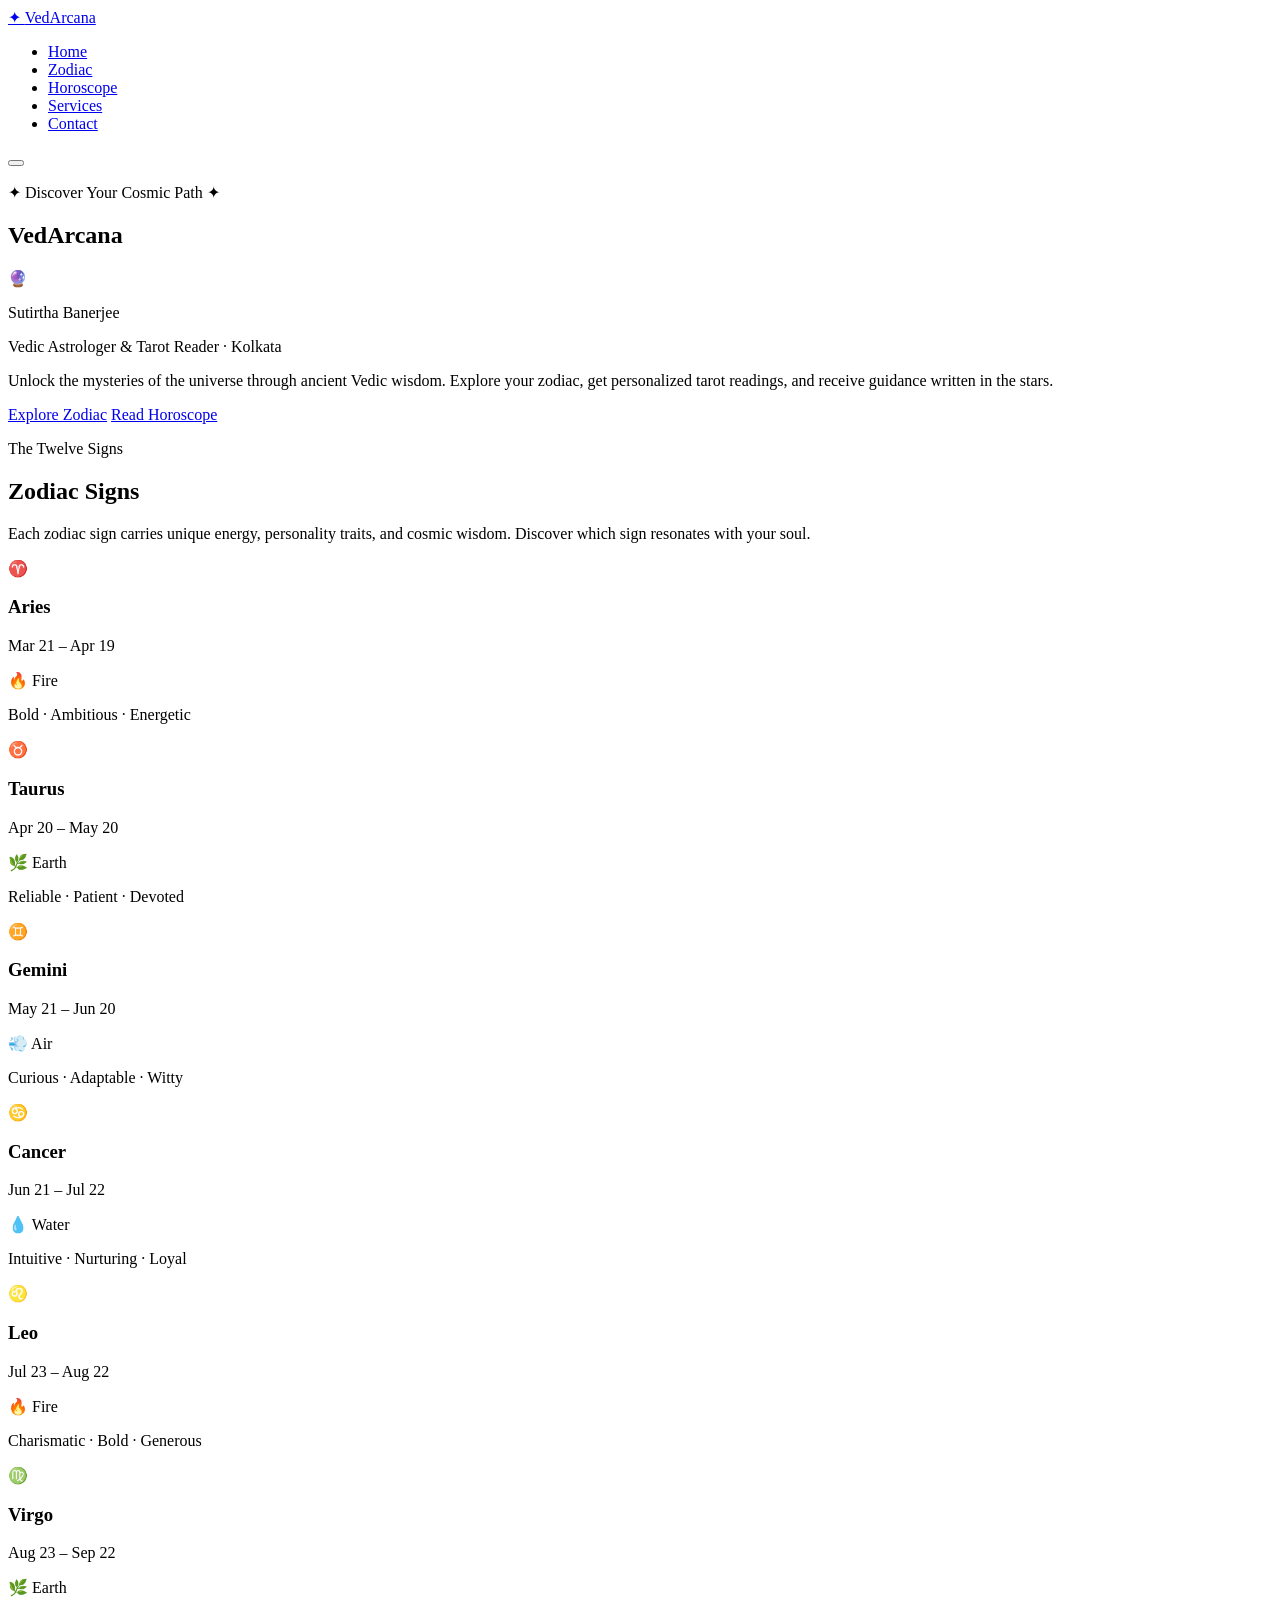
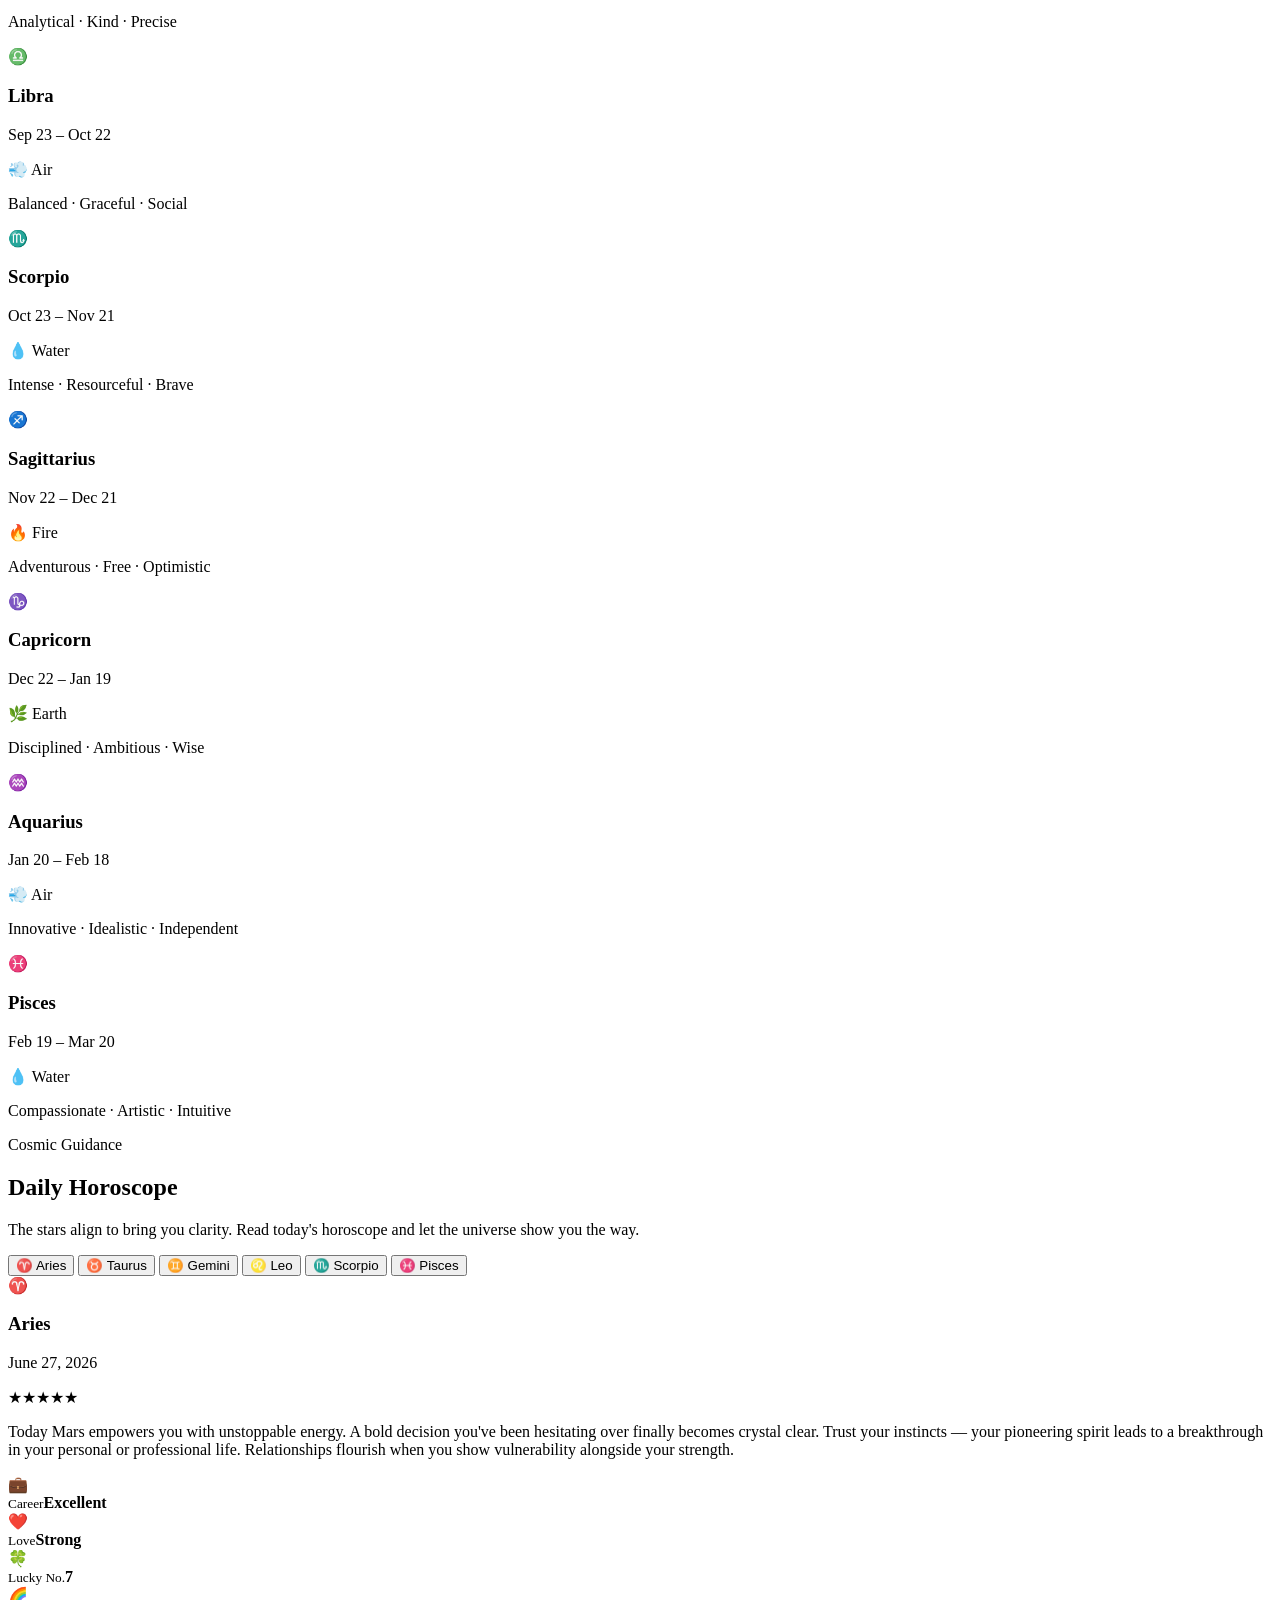
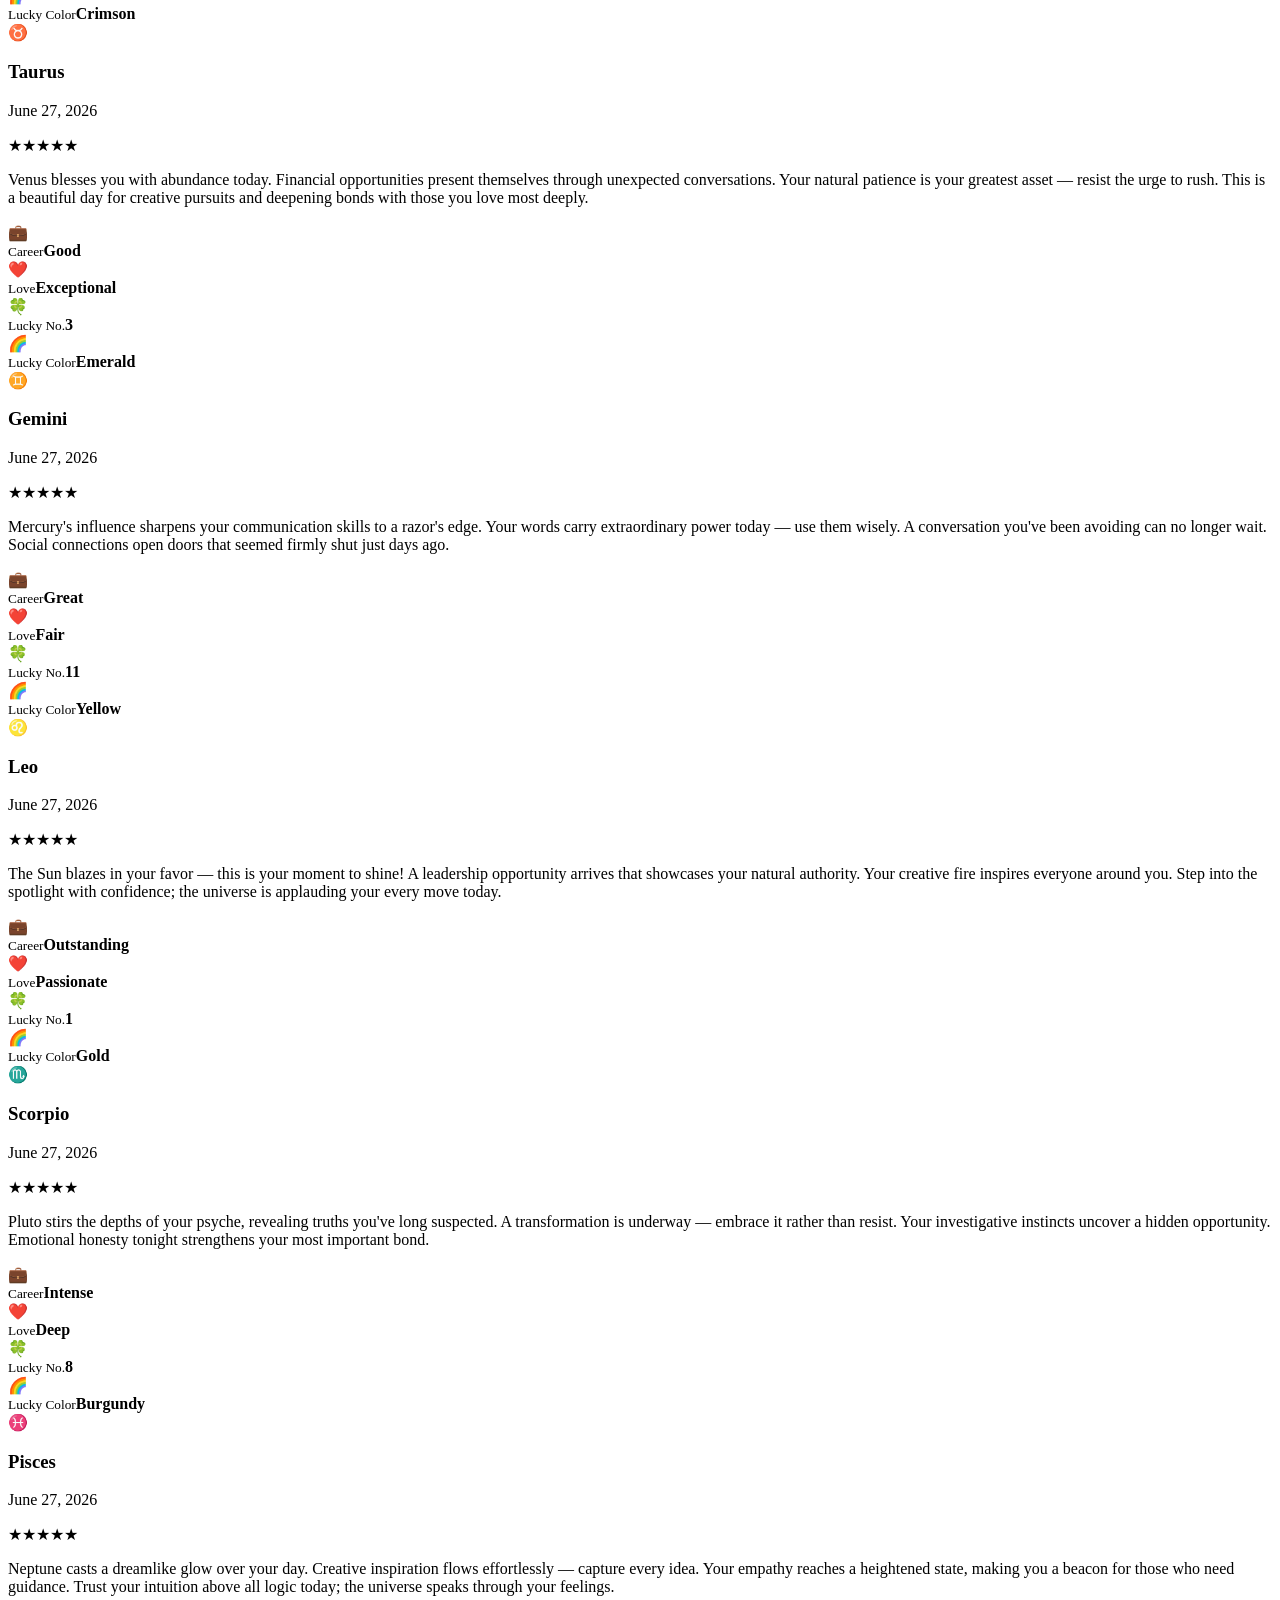
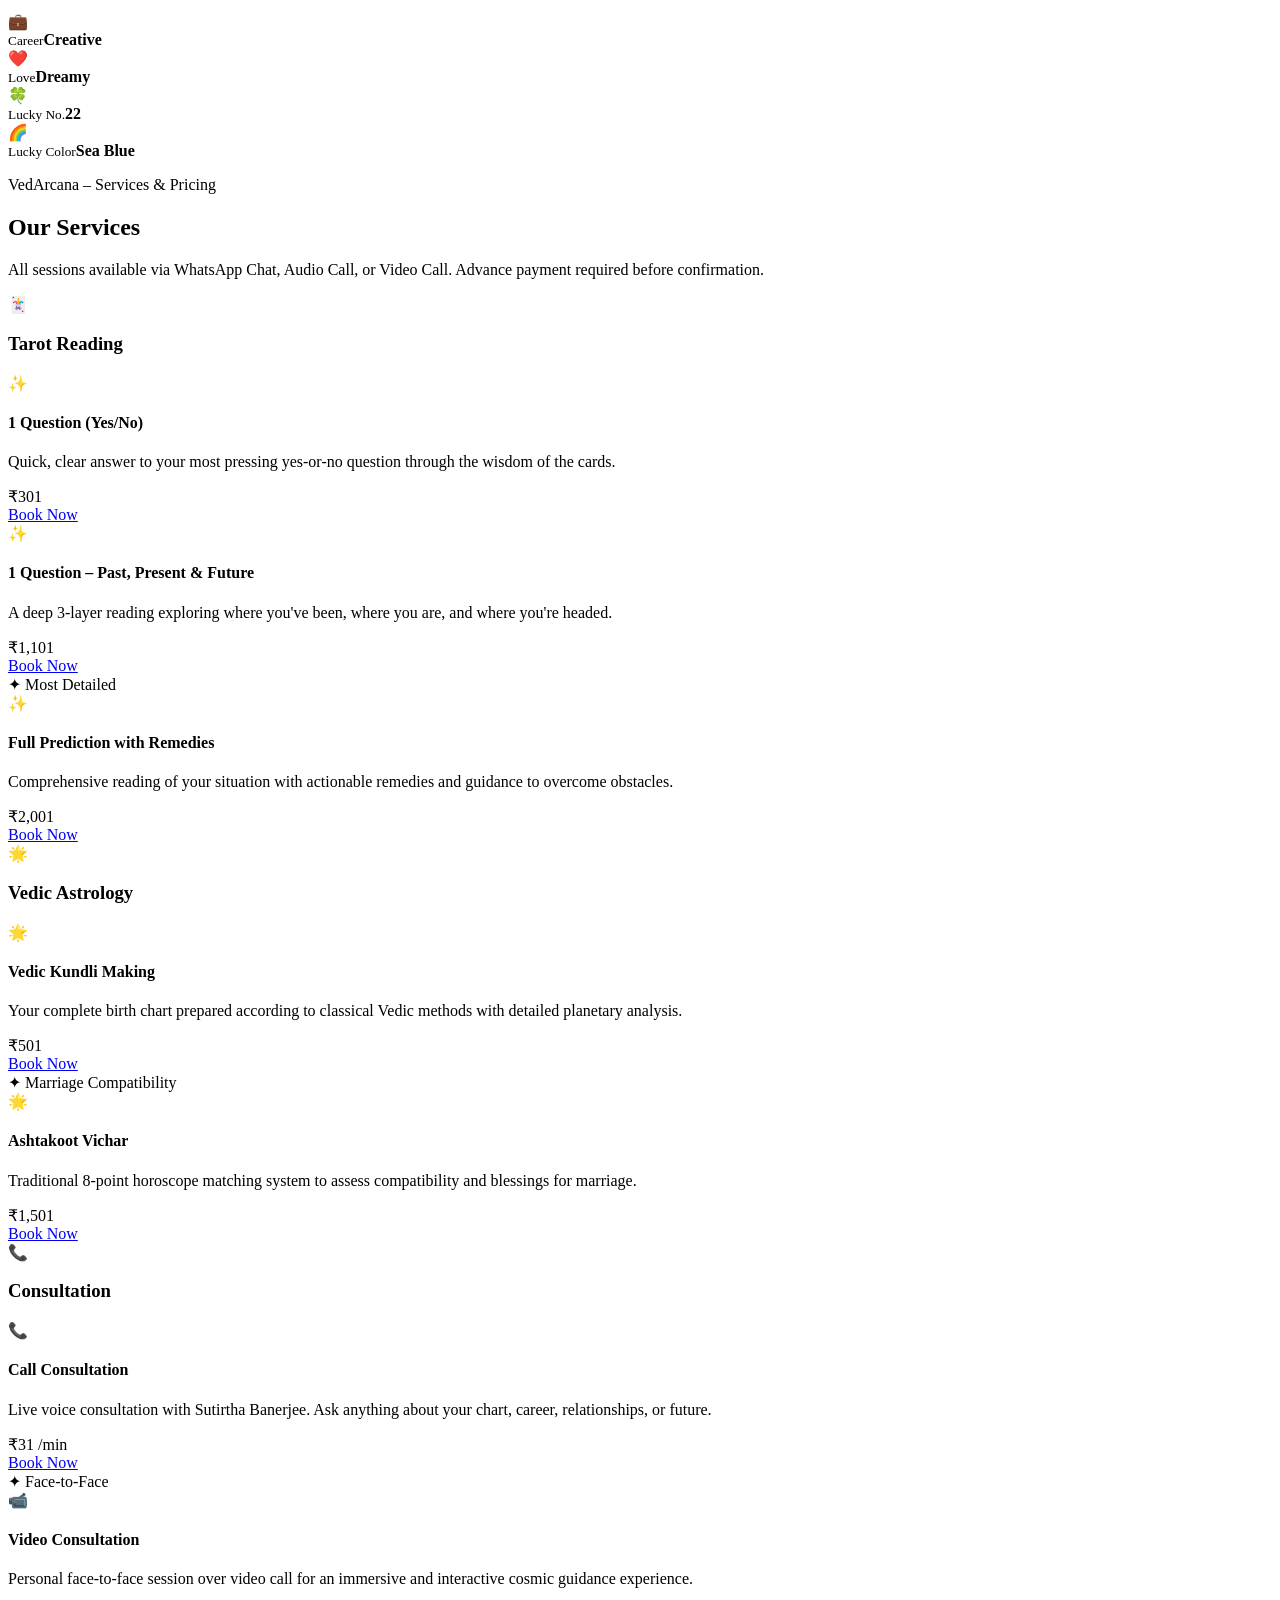
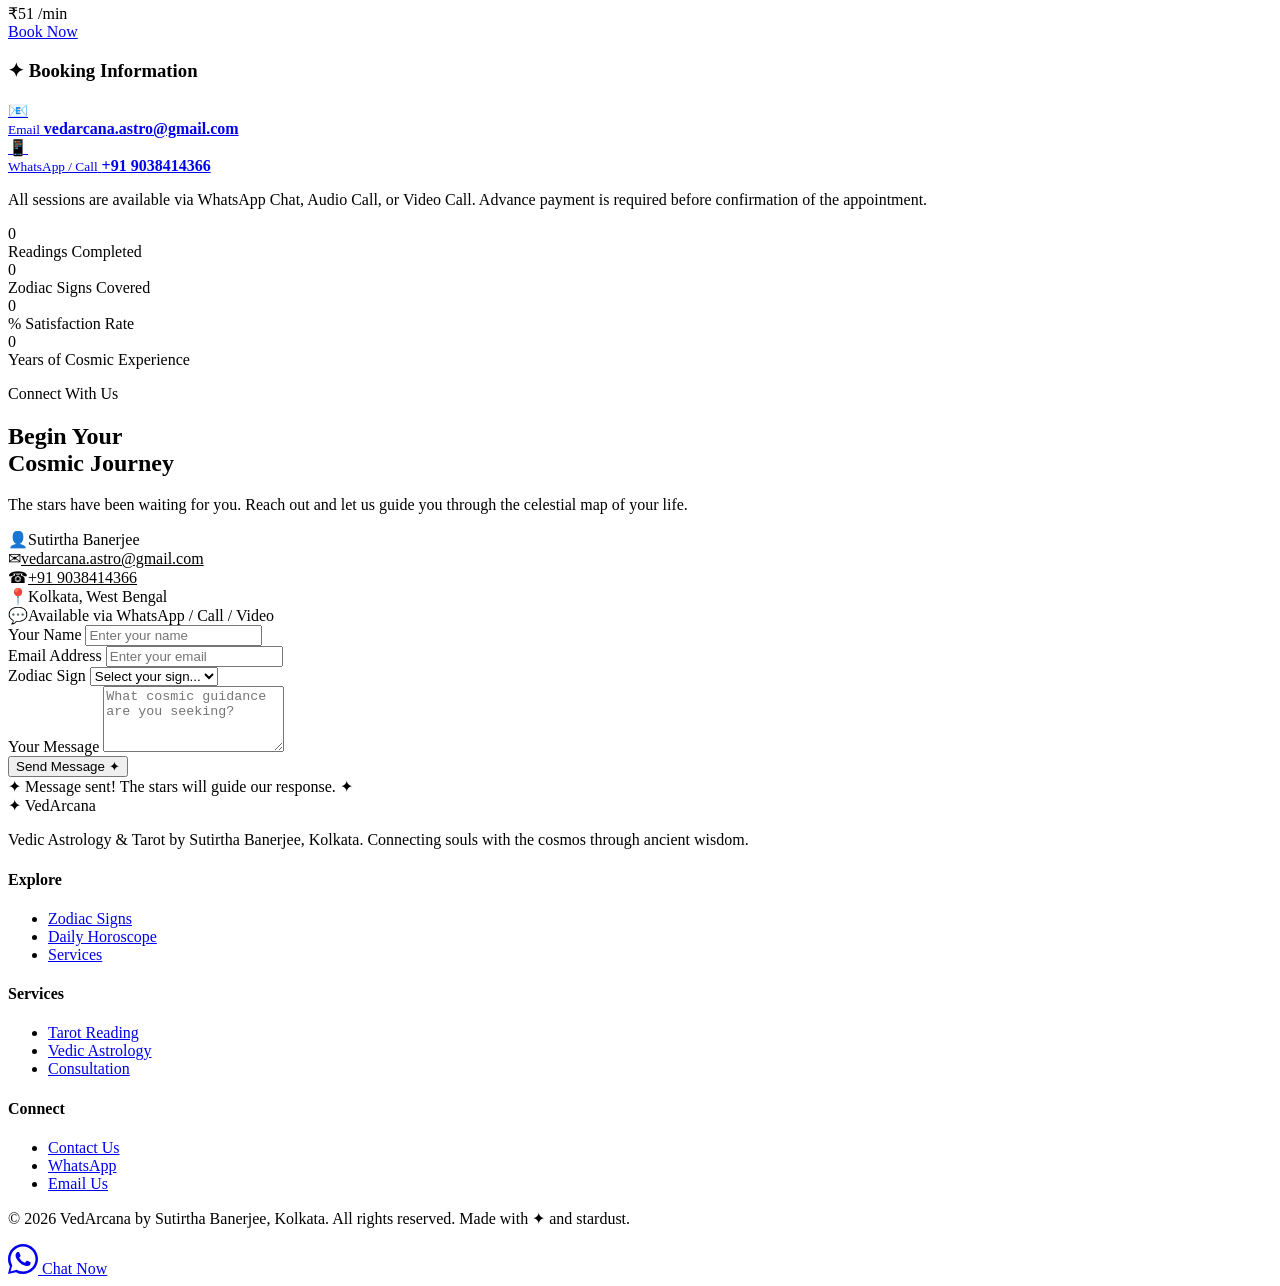
==== commit 04fe2100: "Rename index (1).html to index.html" ====
--- a/index.html
+++ b/index.html
@@ -3,8 +3,8 @@
 <head>
   <meta charset="UTF-8" />
   <meta name="viewport" content="width=device-width, initial-scale=1.0" />
-  <title>Astrology World</title>
-  <meta name="description" content="Discover your cosmic path. Explore zodiac signs, daily horoscopes, tarot, and numerology." />
+  <title>VedArcana – Vedic Astrology & Tarot</title>
+  <meta name="description" content="VedArcana – Vedic Astrology, Tarot Reading & Numerology by Sutirtha Banerjee, Kolkata." />
   <link rel="preconnect" href="https://fonts.googleapis.com" />
   <link rel="preconnect" href="https://fonts.gstatic.com" crossorigin />
   <link href="https://fonts.googleapis.com/css2?family=Cinzel:wght@400;600;700;900&family=Raleway:ital,wght@0,300;0,400;0,500;0,600;1,300&display=swap" rel="stylesheet" />
@@ -17,7 +17,7 @@
     <div class="nav-container">
       <a href="#home" class="nav-logo">
         <span class="logo-star">✦</span>
-        <span class="logo-text">Astrology World</span>
+        <span class="logo-text">VedArcana</span>
       </a>
       <ul class="nav-links" id="navLinks">
         <li><a href="#home">Home</a></li>
@@ -39,8 +39,17 @@
     <div class="nebula nebula-2"></div>
     <div class="hero-content">
       <p class="hero-eyebrow animate-fade-up">✦ Discover Your Cosmic Path ✦</p>
-      <h1 class="hero-title animate-fade-up delay-1">Astrology<br /><span class="gradient-text">World</span></h1>
-      <p class="hero-desc animate-fade-up delay-2">Unlock the mysteries of the universe. Explore your zodiac sign, read your daily horoscope, and connect with the stars that guide your destiny.</p>
+      <h1 class="hero-title animate-fade-up delay-1">Ved<span class="gradient-text">Arcana</span></h1>
+      <div class="hero-astrologer animate-fade-up delay-2">
+        <div class="astrologer-badge">
+          <span class="astrologer-icon">🔮</span>
+          <div>
+            <p class="astrologer-name">Sutirtha Banerjee</p>
+            <p class="astrologer-title">Vedic Astrologer &amp; Tarot Reader · Kolkata</p>
+          </div>
+        </div>
+      </div>
+      <p class="hero-desc animate-fade-up delay-2">Unlock the mysteries of the universe through ancient Vedic wisdom. Explore your zodiac, get personalized tarot readings, and receive guidance written in the stars.</p>
       <div class="hero-buttons animate-fade-up delay-3">
         <a href="#zodiac" class="btn btn-primary">Explore Zodiac</a>
         <a href="#horoscope" class="btn btn-outline">Read Horoscope</a>
@@ -295,53 +304,149 @@
     </div>
   </section>
 
-  <!-- SERVICES -->
+  <!-- SERVICES & PRICING -->
   <section class="section services-section" id="services">
     <div class="container">
       <div class="section-header scroll-reveal">
-        <p class="section-label">What We Offer</p>
+        <p class="section-label">VedArcana – Services &amp; Pricing</p>
         <h2 class="section-title">Our Services</h2>
-        <p class="section-desc">Professional cosmic guidance tailored to illuminate your path and empower your journey through life.</p>
-      </div>
-      <div class="services-grid">
-        <div class="service-card scroll-reveal">
-          <div class="service-icon-wrap"><div class="service-icon">🃏</div></div>
-          <h3 class="service-title">Tarot Reading</h3>
-          <p class="service-desc">Uncover the hidden wisdom of the cards. Our expert readers use ancient tarot symbolism to reveal insights about your past, present, and the paths that lie ahead.</p>
-          <ul class="service-list">
-            <li>✦ Full Celtic Cross Spread</li>
-            <li>✦ Love &amp; Relationship Spread</li>
-            <li>✦ Career Pathway Reading</li>
-            <li>✦ Monthly Forecast Spread</li>
-          </ul>
-          <a href="#contact" class="btn btn-outline btn-sm">Book a Reading</a>
-        </div>
-        <div class="service-card featured scroll-reveal">
-          <div class="featured-badge">✦ Most Popular</div>
-          <div class="service-icon-wrap"><div class="service-icon">🔢</div></div>
-          <h3 class="service-title">Numerology</h3>
-          <p class="service-desc">Your birth date and name hold cosmic significance. Numerology decodes the vibrational frequencies woven into your existence, revealing your life path and soul's purpose.</p>
-          <ul class="service-list">
-            <li>✦ Life Path Number Analysis</li>
-            <li>✦ Destiny Number Reading</li>
-            <li>✦ Soul Urge Calculation</li>
-            <li>✦ Name Vibration Report</li>
-          </ul>
-          <a href="#contact" class="btn btn-primary btn-sm">Get Your Report</a>
-        </div>
-        <div class="service-card scroll-reveal">
-          <div class="service-icon-wrap"><div class="service-icon">🌟</div></div>
-          <h3 class="service-title">Horoscope</h3>
-          <p class="service-desc">Receive a comprehensive astrological analysis based on your birth chart. We map every celestial body at the moment of your birth to craft insights uniquely yours.</p>
-          <ul class="service-list">
-            <li>✦ Natal Chart Reading</li>
-            <li>✦ Transit Forecasts</li>
-            <li>✦ Compatibility Reports</li>
-            <li>✦ Annual Solar Return</li>
-          </ul>
-          <a href="#contact" class="btn btn-outline btn-sm">Explore Now</a>
-        </div>
-      </div>
+        <p class="section-desc">All sessions available via WhatsApp Chat, Audio Call, or Video Call. Advance payment required before confirmation.</p>
+      </div>
+
+      <!-- TAROT READING -->
+      <div class="pricing-category scroll-reveal">
+        <div class="pricing-cat-header">
+          <span class="pricing-cat-icon">🃏</span>
+          <h3 class="pricing-cat-title">Tarot Reading</h3>
+        </div>
+        <div class="pricing-grid">
+          <div class="pricing-card scroll-reveal">
+            <div class="pricing-badge-icon">✨</div>
+            <div class="pricing-body">
+              <h4>1 Question (Yes/No)</h4>
+              <p>Quick, clear answer to your most pressing yes-or-no question through the wisdom of the cards.</p>
+            </div>
+            <div class="pricing-footer">
+              <div class="price-tag">₹301</div>
+              <a href="https://wa.me/919038414366" target="_blank" class="btn btn-outline btn-sm">Book Now</a>
+            </div>
+          </div>
+          <div class="pricing-card scroll-reveal">
+            <div class="pricing-badge-icon">✨</div>
+            <div class="pricing-body">
+              <h4>1 Question – Past, Present &amp; Future</h4>
+              <p>A deep 3-layer reading exploring where you've been, where you are, and where you're headed.</p>
+            </div>
+            <div class="pricing-footer">
+              <div class="price-tag">₹1,101</div>
+              <a href="https://wa.me/919038414366" target="_blank" class="btn btn-outline btn-sm">Book Now</a>
+            </div>
+          </div>
+          <div class="pricing-card featured scroll-reveal">
+            <div class="featured-badge">✦ Most Detailed</div>
+            <div class="pricing-badge-icon">✨</div>
+            <div class="pricing-body">
+              <h4>Full Prediction with Remedies</h4>
+              <p>Comprehensive reading of your situation with actionable remedies and guidance to overcome obstacles.</p>
+            </div>
+            <div class="pricing-footer">
+              <div class="price-tag">₹2,001</div>
+              <a href="https://wa.me/919038414366" target="_blank" class="btn btn-primary btn-sm">Book Now</a>
+            </div>
+          </div>
+        </div>
+      </div>
+
+      <!-- VEDIC ASTROLOGY -->
+      <div class="pricing-category scroll-reveal">
+        <div class="pricing-cat-header">
+          <span class="pricing-cat-icon">🌟</span>
+          <h3 class="pricing-cat-title">Vedic Astrology</h3>
+        </div>
+        <div class="pricing-grid pricing-grid-2">
+          <div class="pricing-card scroll-reveal">
+            <div class="pricing-badge-icon">🌟</div>
+            <div class="pricing-body">
+              <h4>Vedic Kundli Making</h4>
+              <p>Your complete birth chart prepared according to classical Vedic methods with detailed planetary analysis.</p>
+            </div>
+            <div class="pricing-footer">
+              <div class="price-tag">₹501</div>
+              <a href="https://wa.me/919038414366" target="_blank" class="btn btn-outline btn-sm">Book Now</a>
+            </div>
+          </div>
+          <div class="pricing-card featured scroll-reveal">
+            <div class="featured-badge">✦ Marriage Compatibility</div>
+            <div class="pricing-badge-icon">🌟</div>
+            <div class="pricing-body">
+              <h4>Ashtakoot Vichar</h4>
+              <p>Traditional 8-point horoscope matching system to assess compatibility and blessings for marriage.</p>
+            </div>
+            <div class="pricing-footer">
+              <div class="price-tag">₹1,501</div>
+              <a href="https://wa.me/919038414366" target="_blank" class="btn btn-primary btn-sm">Book Now</a>
+            </div>
+          </div>
+        </div>
+      </div>
+
+      <!-- CONSULTATION -->
+      <div class="pricing-category scroll-reveal">
+        <div class="pricing-cat-header">
+          <span class="pricing-cat-icon">📞</span>
+          <h3 class="pricing-cat-title">Consultation</h3>
+        </div>
+        <div class="pricing-grid pricing-grid-2">
+          <div class="pricing-card scroll-reveal">
+            <div class="pricing-badge-icon">📞</div>
+            <div class="pricing-body">
+              <h4>Call Consultation</h4>
+              <p>Live voice consultation with Sutirtha Banerjee. Ask anything about your chart, career, relationships, or future.</p>
+            </div>
+            <div class="pricing-footer">
+              <div class="price-tag price-per-min">₹31 <span>/min</span></div>
+              <a href="https://wa.me/919038414366" target="_blank" class="btn btn-outline btn-sm">Book Now</a>
+            </div>
+          </div>
+          <div class="pricing-card featured scroll-reveal">
+            <div class="featured-badge">✦ Face-to-Face</div>
+            <div class="pricing-badge-icon">📹</div>
+            <div class="pricing-body">
+              <h4>Video Consultation</h4>
+              <p>Personal face-to-face session over video call for an immersive and interactive cosmic guidance experience.</p>
+            </div>
+            <div class="pricing-footer">
+              <div class="price-tag price-per-min">₹51 <span>/min</span></div>
+              <a href="https://wa.me/919038414366" target="_blank" class="btn btn-primary btn-sm">Book Now</a>
+            </div>
+          </div>
+        </div>
+      </div>
+
+      <!-- BOOKING INFO -->
+      <div class="booking-info scroll-reveal">
+        <div class="booking-info-inner">
+          <h3 class="booking-title">✦ Booking Information</h3>
+          <div class="booking-grid">
+            <a href="mailto:vedarcana.astro@gmail.com" class="booking-item">
+              <span class="booking-icon">📧</span>
+              <div>
+                <small>Email</small>
+                <strong>vedarcana.astro@gmail.com</strong>
+              </div>
+            </a>
+            <a href="https://wa.me/919038414366" target="_blank" class="booking-item">
+              <span class="booking-icon">📱</span>
+              <div>
+                <small>WhatsApp / Call</small>
+                <strong>+91 9038414366</strong>
+              </div>
+            </a>
+          </div>
+          <p class="booking-note">All sessions are available via WhatsApp Chat, Audio Call, or Video Call. Advance payment is required before confirmation of the appointment.</p>
+        </div>
+      </div>
+
     </div>
   </section>
 
@@ -378,9 +483,11 @@
           <h2 class="section-title">Begin Your<br /><span class="gradient-text">Cosmic Journey</span></h2>
           <p class="section-desc">The stars have been waiting for you. Reach out and let us guide you through the celestial map of your life.</p>
           <div class="contact-info">
-            <div class="info-item"><span class="info-icon">✉</span><span>info@astrologyworld.com</span></div>
-            <div class="info-item"><span class="info-icon">☎</span><span>+1 (555) COSMIC-1</span></div>
-            <div class="info-item"><span class="info-icon">💬</span><span>Available 24/7 via WhatsApp</span></div>
+            <div class="info-item"><span class="info-icon">👤</span><span>Sutirtha Banerjee</span></div>
+            <div class="info-item"><span class="info-icon">✉</span><a href="mailto:vedarcana.astro@gmail.com" style="color:inherit">vedarcana.astro@gmail.com</a></div>
+            <div class="info-item"><span class="info-icon">☎</span><a href="tel:+919038414366" style="color:inherit">+91 9038414366</a></div>
+            <div class="info-item"><span class="info-icon">📍</span><span>Kolkata, West Bengal</span></div>
+            <div class="info-item"><span class="info-icon">💬</span><span>Available via WhatsApp / Call / Video</span></div>
           </div>
         </div>
         <form class="contact-form scroll-reveal" id="contactForm" novalidate>
@@ -428,9 +535,9 @@
         <div class="footer-brand">
           <div class="nav-logo">
             <span class="logo-star">✦</span>
-            <span class="logo-text">Astrology World</span>
-          </div>
-          <p>Connecting souls with the cosmos since 2009. Your celestial guide through life's great journey.</p>
+            <span class="logo-text">VedArcana</span>
+          </div>
+          <p>Vedic Astrology &amp; Tarot by Sutirtha Banerjee, Kolkata. Connecting souls with the cosmos through ancient wisdom.</p>
         </div>
         <div class="footer-links-wrap">
           <div class="footer-col">
@@ -445,28 +552,28 @@
             <h4>Services</h4>
             <ul>
               <li><a href="#services">Tarot Reading</a></li>
-              <li><a href="#services">Numerology</a></li>
-              <li><a href="#services">Birth Chart</a></li>
+              <li><a href="#services">Vedic Astrology</a></li>
+              <li><a href="#services">Consultation</a></li>
             </ul>
           </div>
           <div class="footer-col">
             <h4>Connect</h4>
             <ul>
               <li><a href="#contact">Contact Us</a></li>
-              <li><a href="https://wa.me/15559999999" target="_blank">WhatsApp</a></li>
-              <li><a href="#contact">Newsletter</a></li>
+              <li><a href="https://wa.me/919038414366" target="_blank">WhatsApp</a></li>
+              <li><a href="mailto:vedarcana.astro@gmail.com">Email Us</a></li>
             </ul>
           </div>
         </div>
       </div>
       <div class="footer-bottom">
-        <p>© 2026 Astrology World. All rights reserved. Made with ✦ and stardust.</p>
+        <p>© 2026 VedArcana by Sutirtha Banerjee, Kolkata. All rights reserved. Made with ✦ and stardust.</p>
       </div>
     </div>
   </footer>
 
   <!-- WHATSAPP FLOATING BUTTON -->
-  <a class="whatsapp-btn" href="https://wa.me/15559999999" target="_blank" rel="noopener noreferrer" aria-label="Chat on WhatsApp">
+  <a class="whatsapp-btn" href="https://wa.me/919038414366" target="_blank" rel="noopener noreferrer" aria-label="Chat on WhatsApp">
     <svg xmlns="http://www.w3.org/2000/svg" viewBox="0 0 24 24" fill="currentColor" width="30" height="30">
       <path d="M17.472 14.382c-.297-.149-1.758-.867-2.03-.967-.273-.099-.471-.148-.67.15-.197.297-.767.966-.94 1.164-.173.199-.347.223-.644.075-.297-.15-1.255-.463-2.39-1.475-.883-.788-1.48-1.761-1.653-2.059-.173-.297-.018-.458.13-.606.134-.133.298-.347.446-.52.149-.174.198-.298.298-.497.099-.198.05-.371-.025-.52-.075-.149-.669-1.612-.916-2.207-.242-.579-.487-.5-.669-.51-.173-.008-.371-.01-.57-.01-.198 0-.52.074-.792.372-.272.297-1.04 1.016-1.04 2.479 0 1.462 1.065 2.875 1.213 3.074.149.198 2.096 3.2 5.077 4.487.709.306 1.262.489 1.694.625.712.227 1.36.195 1.871.118.571-.085 1.758-.719 2.006-1.413.248-.694.248-1.289.173-1.413-.074-.124-.272-.198-.57-.347z"/>
       <path d="M12 0C5.373 0 0 5.373 0 12c0 2.126.557 4.126 1.526 5.864L0 24l6.326-1.487A11.948 11.948 0 0012 24c6.627 0 12-5.373 12-12S18.627 0 12 0zm0 22c-1.857 0-3.6-.5-5.107-1.375L2 22l1.4-4.757A9.951 9.951 0 012 12C2 6.477 6.477 2 12 2s10 4.477 10 10-4.477 10-10 10z"/>
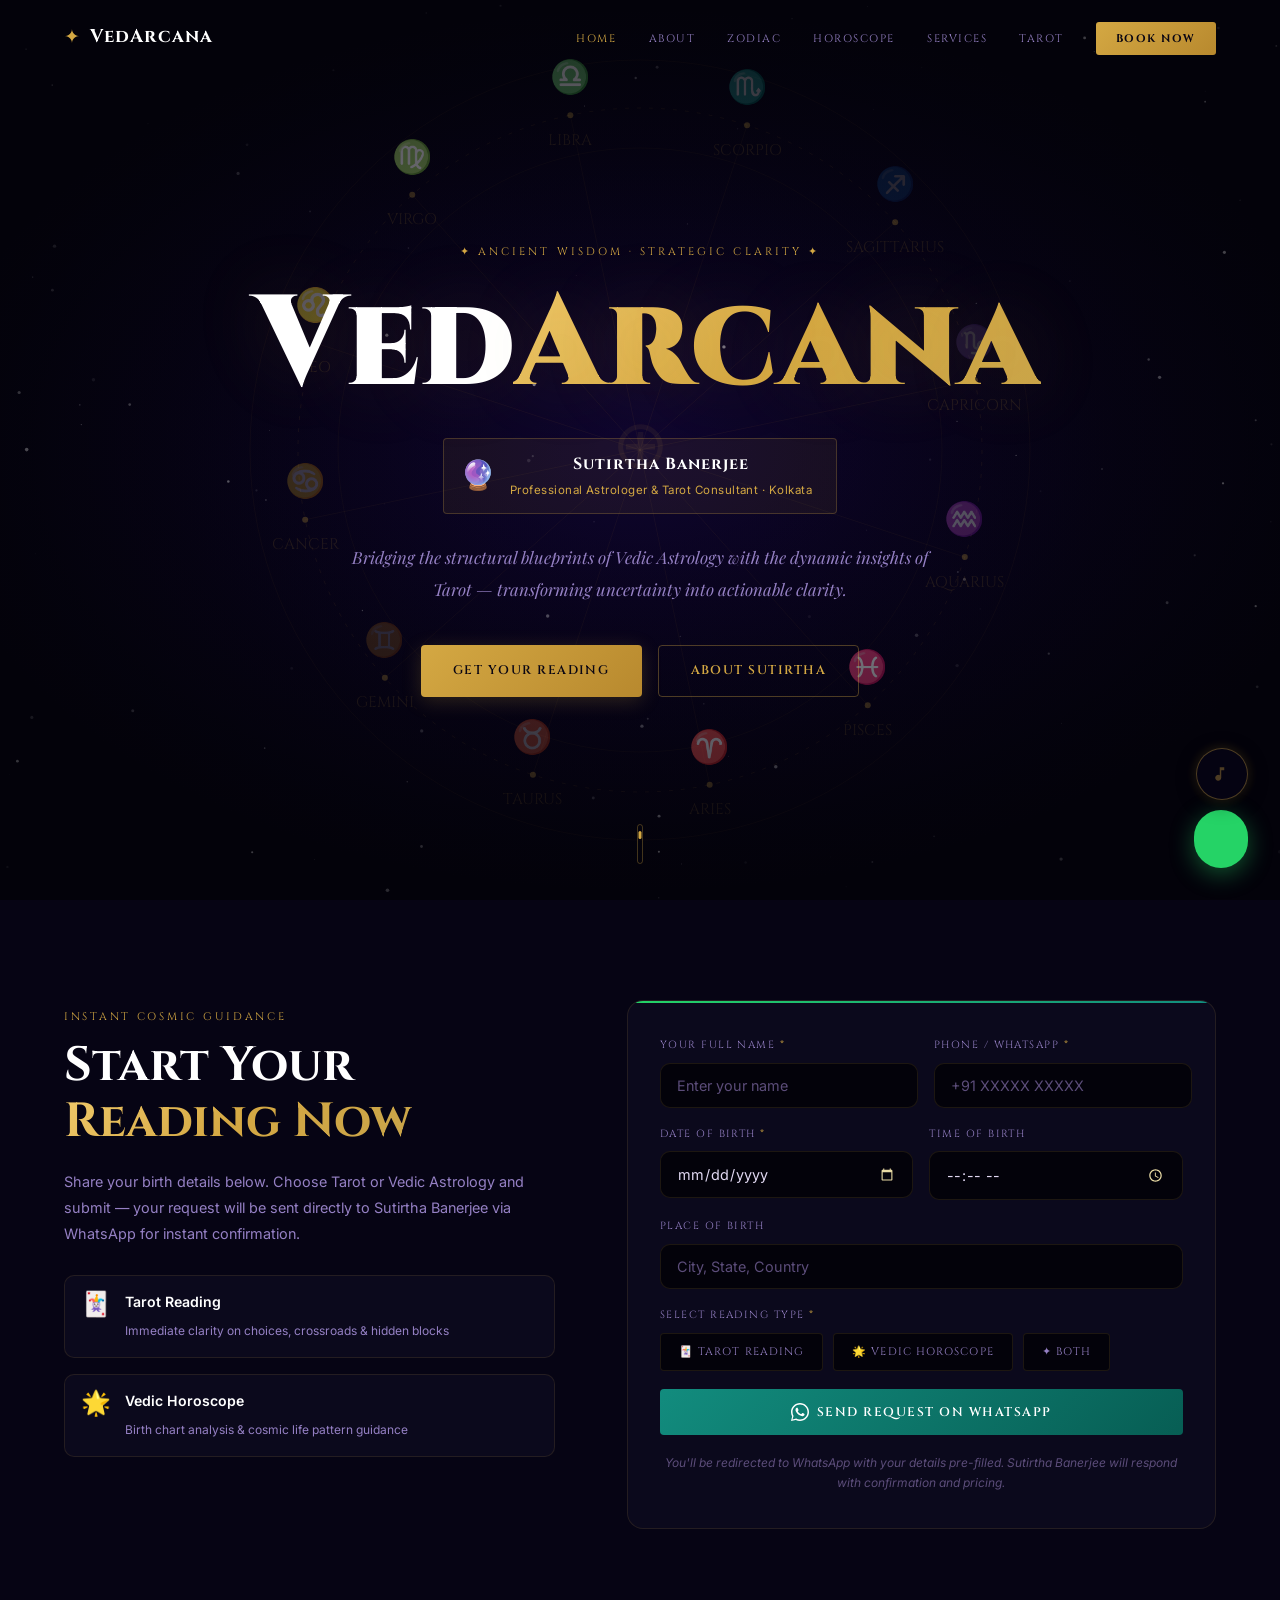
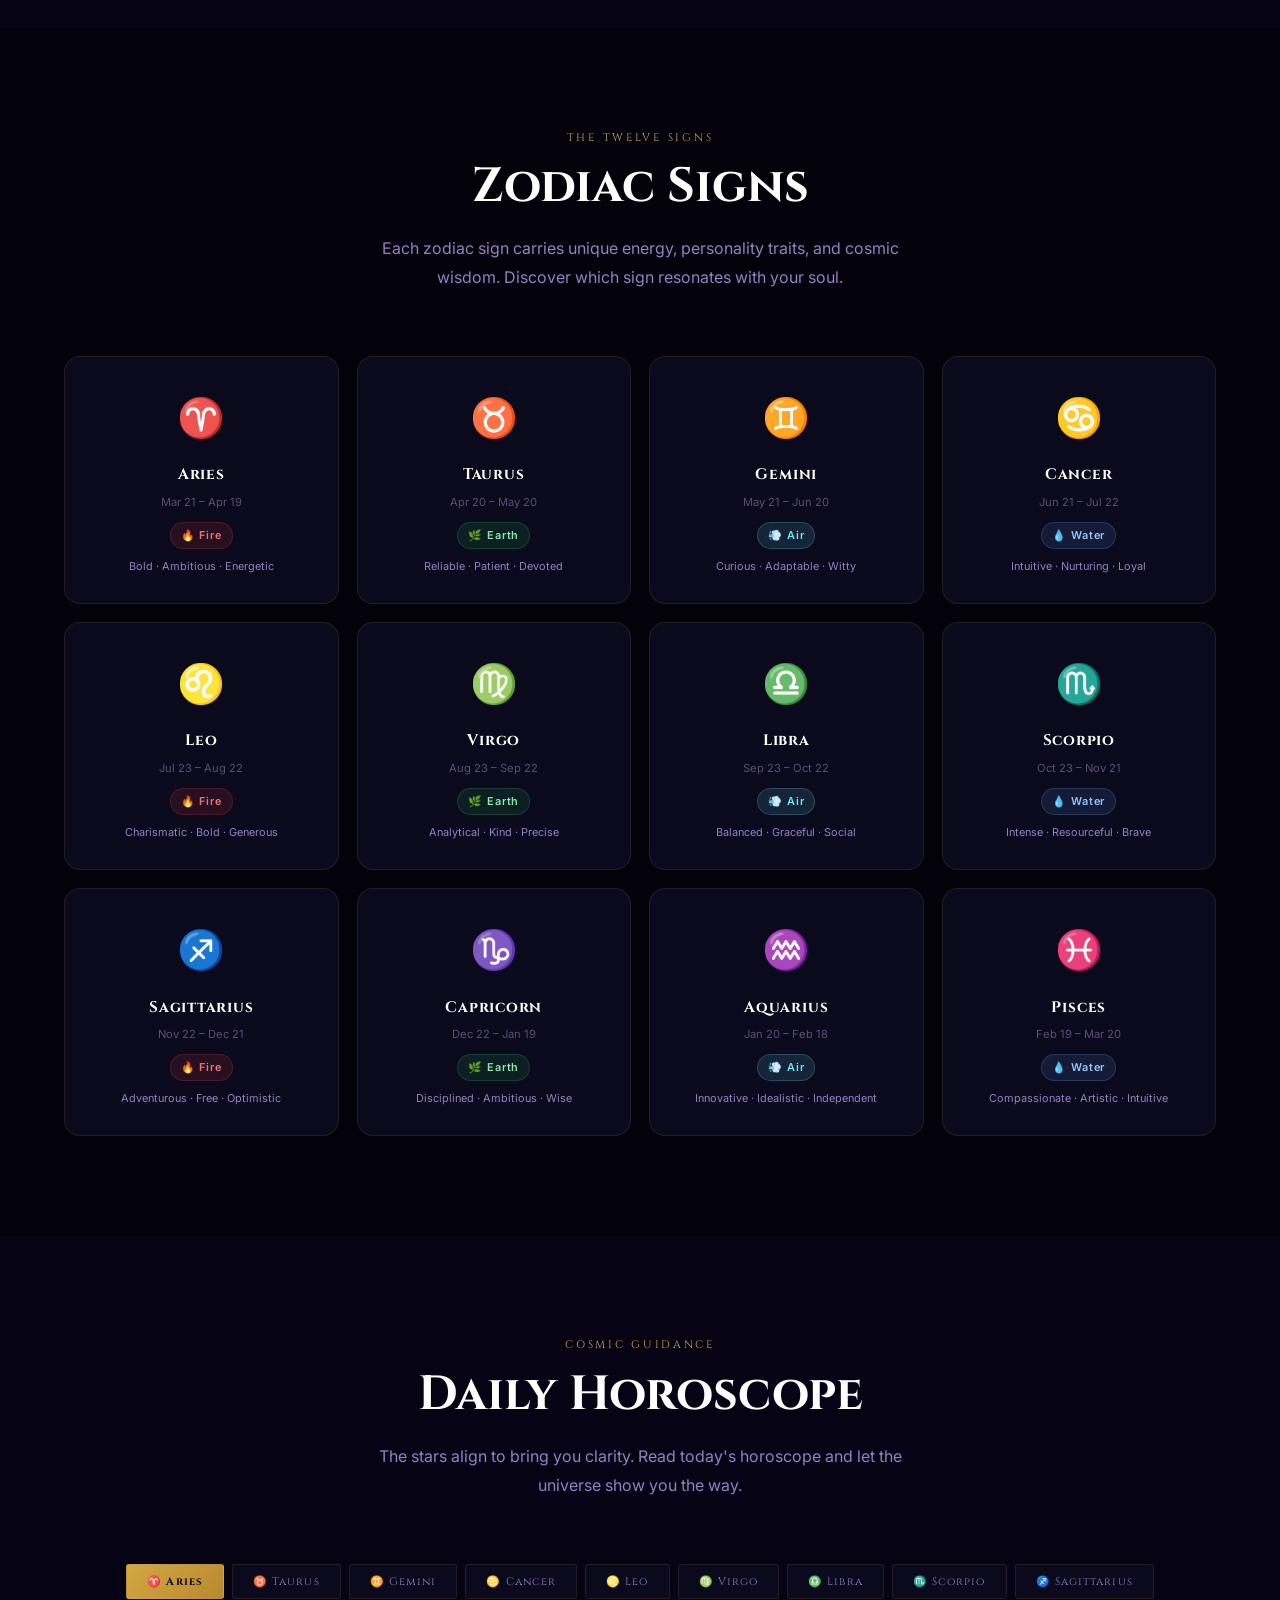
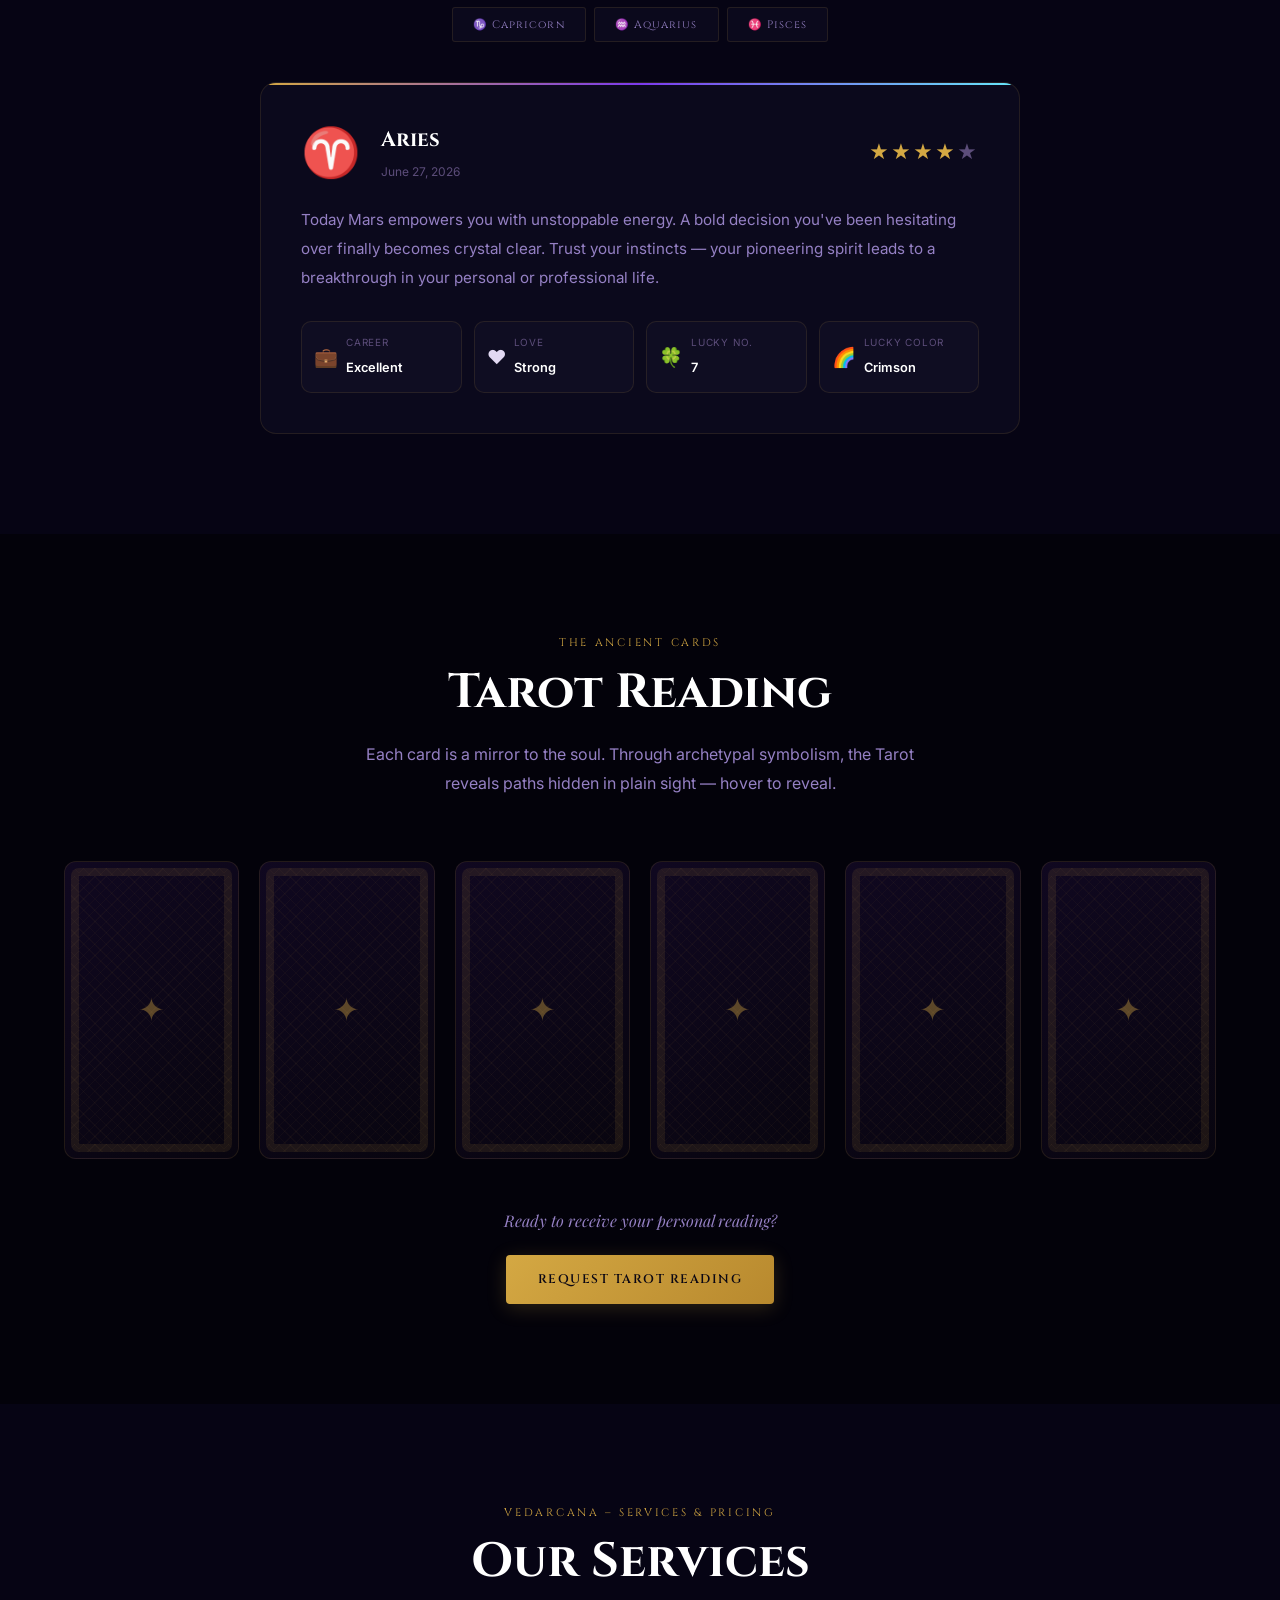
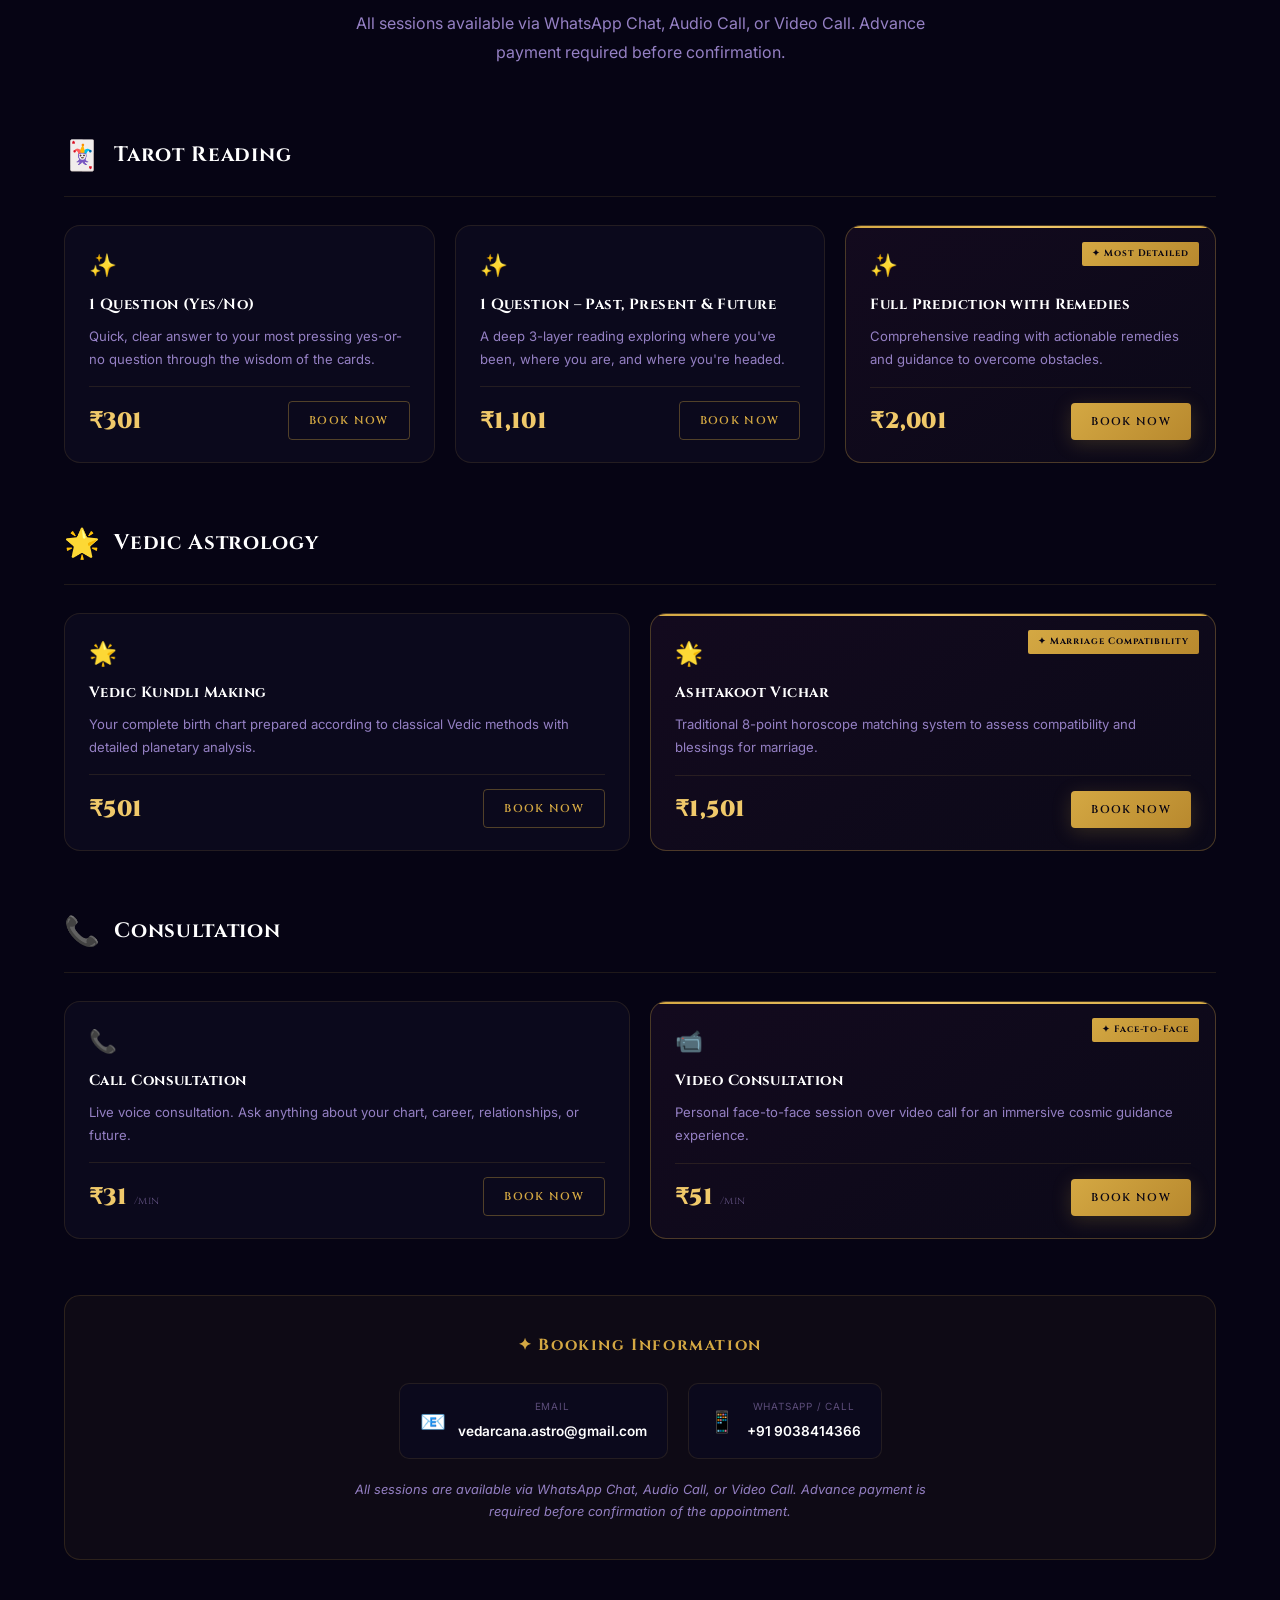
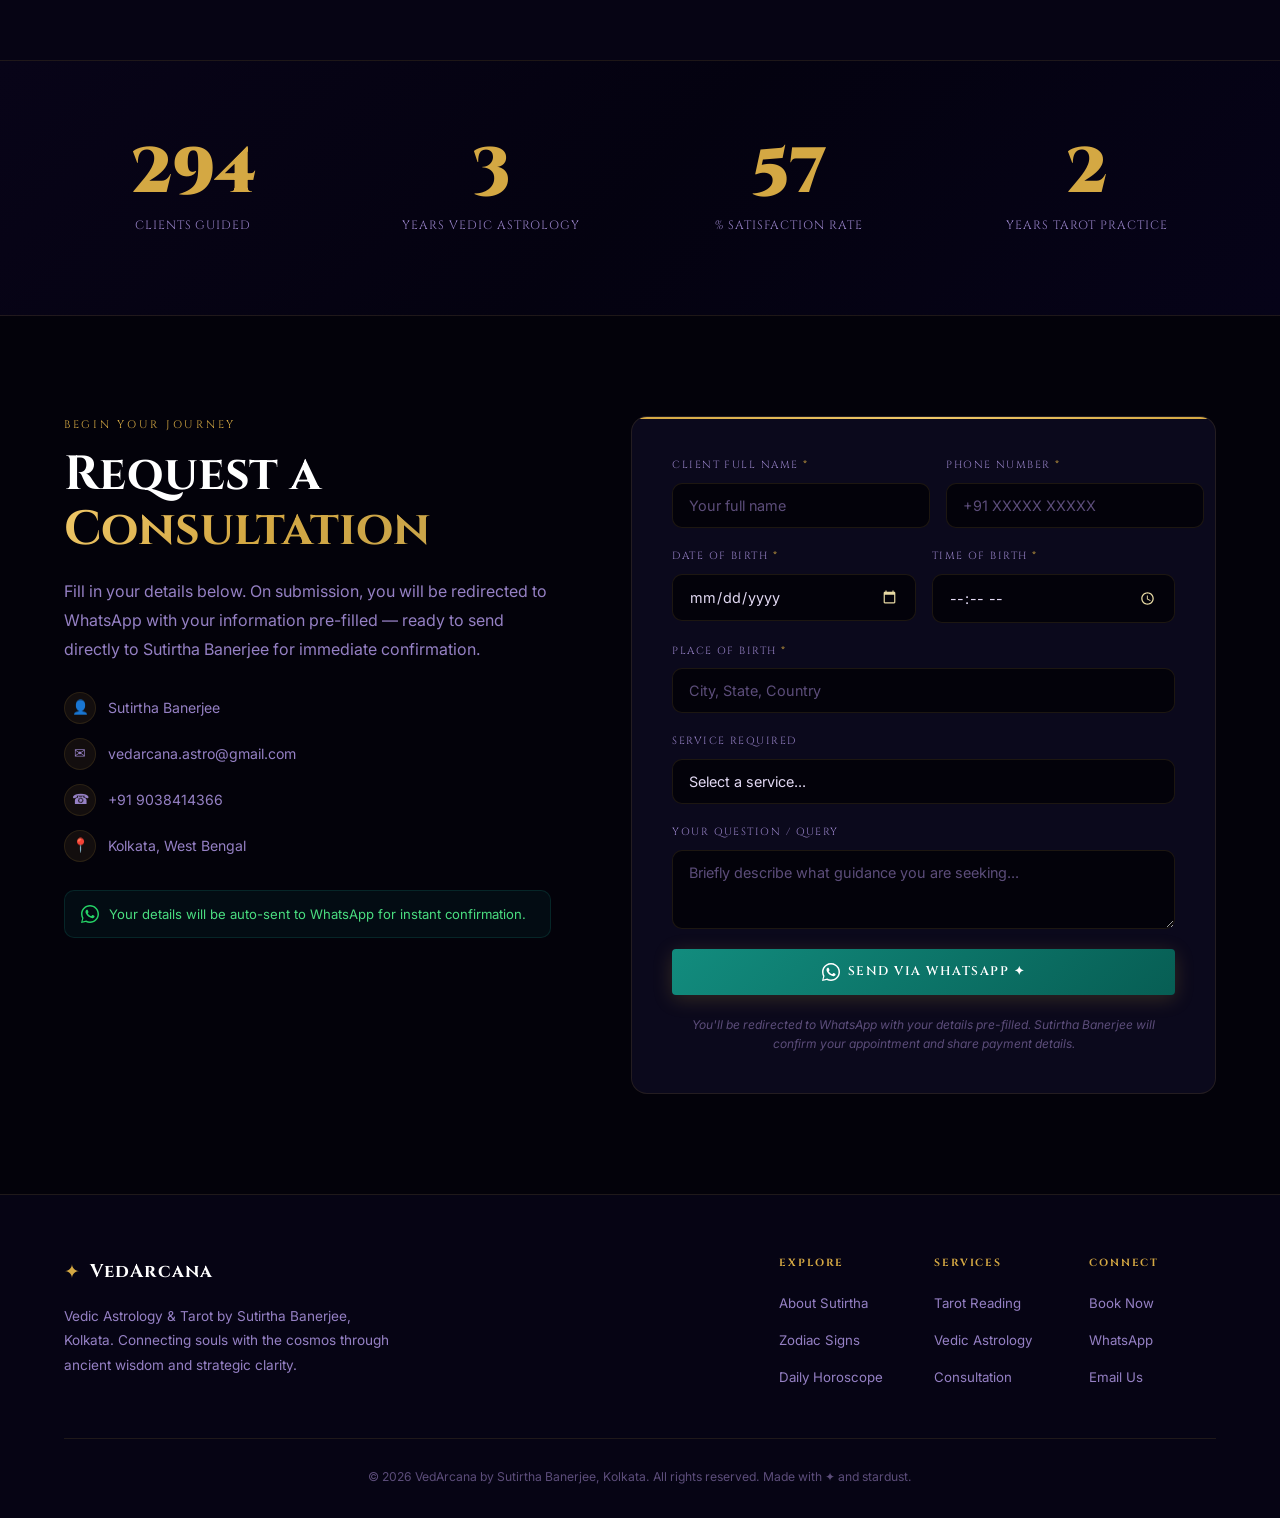
==== commit 799fae7f: "Add files via upload" ====
--- a/index.html
+++ b/index.html
@@ -3,11 +3,11 @@
 <head>
   <meta charset="UTF-8" />
   <meta name="viewport" content="width=device-width, initial-scale=1.0" />
-  <title>VedArcana – Vedic Astrology & Tarot</title>
-  <meta name="description" content="VedArcana – Vedic Astrology, Tarot Reading & Numerology by Sutirtha Banerjee, Kolkata." />
+  <title>VedArcana – Sutirtha Banerjee | Vedic Astrology & Tarot</title>
+  <meta name="description" content="VedArcana – Professional Vedic Astrology & Tarot Consultation by Sutirtha Banerjee, Kolkata. Strategic life guidance through ancient wisdom." />
   <link rel="preconnect" href="https://fonts.googleapis.com" />
   <link rel="preconnect" href="https://fonts.gstatic.com" crossorigin />
-  <link href="https://fonts.googleapis.com/css2?family=Cinzel:wght@400;600;700;900&family=Raleway:ital,wght@0,300;0,400;0,500;0,600;1,300&display=swap" rel="stylesheet" />
+  <link href="https://fonts.googleapis.com/css2?family=Cinzel:wght@400;600;700;900&family=Playfair+Display:ital,wght@0,400;0,600;0,700;1,400;1,600&family=Inter:wght@300;400;500;600&display=swap" rel="stylesheet" />
   <link rel="stylesheet" href="./style.css" />
 </head>
 <body>
@@ -21,10 +21,12 @@
       </a>
       <ul class="nav-links" id="navLinks">
         <li><a href="#home">Home</a></li>
+        <li><a href="about.html">About</a></li>
         <li><a href="#zodiac">Zodiac</a></li>
         <li><a href="#horoscope">Horoscope</a></li>
         <li><a href="#services">Services</a></li>
-        <li><a href="#contact">Contact</a></li>
+        <li><a href="#tarot">Tarot</a></li>
+        <li><a href="#booking" class="nav-cta">Book Now</a></li>
       </ul>
       <button class="hamburger" id="hamburger" aria-label="Toggle menu">
         <span></span><span></span><span></span>
@@ -34,29 +36,93 @@
 
   <!-- HERO -->
   <section class="hero" id="home">
-    <div class="stars-bg" id="starsBg"></div>
-    <div class="nebula nebula-1"></div>
-    <div class="nebula nebula-2"></div>
+    <canvas id="zodiacCanvas"></canvas>
+    <div class="hero-overlay"></div>
     <div class="hero-content">
-      <p class="hero-eyebrow animate-fade-up">✦ Discover Your Cosmic Path ✦</p>
+      <p class="hero-eyebrow animate-fade-up">✦ Ancient Wisdom · Strategic Clarity ✦</p>
       <h1 class="hero-title animate-fade-up delay-1">Ved<span class="gradient-text">Arcana</span></h1>
       <div class="hero-astrologer animate-fade-up delay-2">
         <div class="astrologer-badge">
           <span class="astrologer-icon">🔮</span>
           <div>
             <p class="astrologer-name">Sutirtha Banerjee</p>
-            <p class="astrologer-title">Vedic Astrologer &amp; Tarot Reader · Kolkata</p>
-          </div>
-        </div>
-      </div>
-      <p class="hero-desc animate-fade-up delay-2">Unlock the mysteries of the universe through ancient Vedic wisdom. Explore your zodiac, get personalized tarot readings, and receive guidance written in the stars.</p>
+            <p class="astrologer-title">Professional Astrologer &amp; Tarot Consultant · Kolkata</p>
+          </div>
+        </div>
+      </div>
+      <p class="hero-desc animate-fade-up delay-2">Bridging the structural blueprints of Vedic Astrology with the dynamic insights of Tarot — transforming uncertainty into actionable clarity.</p>
       <div class="hero-buttons animate-fade-up delay-3">
-        <a href="#zodiac" class="btn btn-primary">Explore Zodiac</a>
-        <a href="#horoscope" class="btn btn-outline">Read Horoscope</a>
+        <a href="#quick-reading" class="btn btn-primary">Get Your Reading</a>
+        <a href="about.html" class="btn btn-outline">About Sutirtha</a>
       </div>
     </div>
     <div class="scroll-indicator">
       <div class="scroll-dot"></div>
+    </div>
+  </section>
+
+  <!-- QUICK READING FORM -->
+  <section class="section quick-reading-section" id="quick-reading">
+    <div class="container">
+      <div class="qr-inner scroll-reveal">
+        <div class="qr-left">
+          <p class="section-label">Instant Cosmic Guidance</p>
+          <h2 class="section-title" style="text-align:left">Start Your<br /><span class="gradient-text">Reading Now</span></h2>
+          <p style="color:var(--text-muted);font-size:0.9rem;line-height:1.8;margin-bottom:0">Share your birth details below. Choose Tarot or Vedic Astrology and submit — your request will be sent directly to Sutirtha Banerjee via WhatsApp for instant confirmation.</p>
+          <div class="qr-features">
+            <div class="qr-feature"><span>🃏</span><div><strong>Tarot Reading</strong><small>Immediate clarity on choices, crossroads &amp; hidden blocks</small></div></div>
+            <div class="qr-feature"><span>🌟</span><div><strong>Vedic Horoscope</strong><small>Birth chart analysis &amp; cosmic life pattern guidance</small></div></div>
+          </div>
+        </div>
+        <form class="qr-form" id="quickReadingForm" novalidate>
+          <div class="form-row">
+            <div class="form-group">
+              <label for="qrName">Your Full Name <span class="req">*</span></label>
+              <input type="text" id="qrName" placeholder="Enter your name" required />
+            </div>
+            <div class="form-group">
+              <label for="qrPhone">Phone / WhatsApp <span class="req">*</span></label>
+              <input type="tel" id="qrPhone" placeholder="+91 XXXXX XXXXX" required />
+            </div>
+          </div>
+          <div class="form-row">
+            <div class="form-group">
+              <label for="qrDob">Date of Birth <span class="req">*</span></label>
+              <input type="date" id="qrDob" required />
+            </div>
+            <div class="form-group">
+              <label for="qrTob">Time of Birth</label>
+              <input type="time" id="qrTob" />
+            </div>
+          </div>
+          <div class="form-group">
+            <label for="qrPob">Place of Birth</label>
+            <input type="text" id="qrPob" placeholder="City, State, Country" />
+          </div>
+          <div class="form-group">
+            <label>Select Reading Type <span class="req">*</span></label>
+            <div class="reading-type-btns">
+              <label class="reading-type-opt">
+                <input type="radio" name="qrType" value="Tarot Reading" required />
+                <span>🃏 Tarot Reading</span>
+              </label>
+              <label class="reading-type-opt">
+                <input type="radio" name="qrType" value="Vedic Horoscope" />
+                <span>🌟 Vedic Horoscope</span>
+              </label>
+              <label class="reading-type-opt">
+                <input type="radio" name="qrType" value="Both – Tarot & Vedic" />
+                <span>✦ Both</span>
+              </label>
+            </div>
+          </div>
+          <button type="submit" class="btn btn-wa btn-full">
+            <svg xmlns="http://www.w3.org/2000/svg" viewBox="0 0 24 24" fill="currentColor" width="18" height="18"><path d="M17.472 14.382c-.297-.149-1.758-.867-2.03-.967-.273-.099-.471-.148-.67.15-.197.297-.767.966-.94 1.164-.173.199-.347.223-.644.075-.297-.15-1.255-.463-2.39-1.475-.883-.788-1.48-1.761-1.653-2.059-.173-.297-.018-.458.13-.606.134-.133.298-.347.446-.52.149-.174.198-.298.298-.497.099-.198.05-.371-.025-.52-.075-.149-.669-1.612-.916-2.207-.242-.579-.487-.5-.669-.51-.173-.008-.371-.01-.57-.01-.198 0-.52.074-.792.372-.272.297-1.04 1.016-1.04 2.479 0 1.462 1.065 2.875 1.213 3.074.149.198 2.096 3.2 5.077 4.487.709.306 1.262.489 1.694.625.712.227 1.36.195 1.871.118.571-.085 1.758-.719 2.006-1.413.248-.694.248-1.289.173-1.413-.074-.124-.272-.198-.57-.347z"/><path d="M12 0C5.373 0 0 5.373 0 12c0 2.126.557 4.126 1.526 5.864L0 24l6.326-1.487A11.948 11.948 0 0012 24c6.627 0 12-5.373 12-12S18.627 0 12 0zm0 22c-1.857 0-3.6-.5-5.107-1.375L2 22l1.4-4.757A9.951 9.951 0 012 12C2 6.477 6.477 2 12 2s10 4.477 10 10-4.477 10-10 10z"/></svg>
+            Send Request on WhatsApp
+          </button>
+          <p class="form-note">You'll be redirected to WhatsApp with your details pre-filled. Sutirtha Banerjee will respond with confirmation and pricing.</p>
+        </form>
+      </div>
     </div>
   </section>
 
@@ -69,102 +135,18 @@
         <p class="section-desc">Each zodiac sign carries unique energy, personality traits, and cosmic wisdom. Discover which sign resonates with your soul.</p>
       </div>
       <div class="zodiac-grid">
-        <div class="zodiac-card scroll-reveal" data-delay="0">
-          <div class="card-glow"></div>
-          <div class="zodiac-icon">♈</div>
-          <h3 class="zodiac-name">Aries</h3>
-          <p class="zodiac-dates">Mar 21 – Apr 19</p>
-          <p class="zodiac-element fire">🔥 Fire</p>
-          <p class="zodiac-trait">Bold · Ambitious · Energetic</p>
-        </div>
-        <div class="zodiac-card scroll-reveal" data-delay="50">
-          <div class="card-glow"></div>
-          <div class="zodiac-icon">♉</div>
-          <h3 class="zodiac-name">Taurus</h3>
-          <p class="zodiac-dates">Apr 20 – May 20</p>
-          <p class="zodiac-element earth">🌿 Earth</p>
-          <p class="zodiac-trait">Reliable · Patient · Devoted</p>
-        </div>
-        <div class="zodiac-card scroll-reveal" data-delay="100">
-          <div class="card-glow"></div>
-          <div class="zodiac-icon">♊</div>
-          <h3 class="zodiac-name">Gemini</h3>
-          <p class="zodiac-dates">May 21 – Jun 20</p>
-          <p class="zodiac-element air">💨 Air</p>
-          <p class="zodiac-trait">Curious · Adaptable · Witty</p>
-        </div>
-        <div class="zodiac-card scroll-reveal" data-delay="150">
-          <div class="card-glow"></div>
-          <div class="zodiac-icon">♋</div>
-          <h3 class="zodiac-name">Cancer</h3>
-          <p class="zodiac-dates">Jun 21 – Jul 22</p>
-          <p class="zodiac-element water">💧 Water</p>
-          <p class="zodiac-trait">Intuitive · Nurturing · Loyal</p>
-        </div>
-        <div class="zodiac-card scroll-reveal" data-delay="0">
-          <div class="card-glow"></div>
-          <div class="zodiac-icon">♌</div>
-          <h3 class="zodiac-name">Leo</h3>
-          <p class="zodiac-dates">Jul 23 – Aug 22</p>
-          <p class="zodiac-element fire">🔥 Fire</p>
-          <p class="zodiac-trait">Charismatic · Bold · Generous</p>
-        </div>
-        <div class="zodiac-card scroll-reveal" data-delay="50">
-          <div class="card-glow"></div>
-          <div class="zodiac-icon">♍</div>
-          <h3 class="zodiac-name">Virgo</h3>
-          <p class="zodiac-dates">Aug 23 – Sep 22</p>
-          <p class="zodiac-element earth">🌿 Earth</p>
-          <p class="zodiac-trait">Analytical · Kind · Precise</p>
-        </div>
-        <div class="zodiac-card scroll-reveal" data-delay="100">
-          <div class="card-glow"></div>
-          <div class="zodiac-icon">♎</div>
-          <h3 class="zodiac-name">Libra</h3>
-          <p class="zodiac-dates">Sep 23 – Oct 22</p>
-          <p class="zodiac-element air">💨 Air</p>
-          <p class="zodiac-trait">Balanced · Graceful · Social</p>
-        </div>
-        <div class="zodiac-card scroll-reveal" data-delay="150">
-          <div class="card-glow"></div>
-          <div class="zodiac-icon">♏</div>
-          <h3 class="zodiac-name">Scorpio</h3>
-          <p class="zodiac-dates">Oct 23 – Nov 21</p>
-          <p class="zodiac-element water">💧 Water</p>
-          <p class="zodiac-trait">Intense · Resourceful · Brave</p>
-        </div>
-        <div class="zodiac-card scroll-reveal" data-delay="0">
-          <div class="card-glow"></div>
-          <div class="zodiac-icon">♐</div>
-          <h3 class="zodiac-name">Sagittarius</h3>
-          <p class="zodiac-dates">Nov 22 – Dec 21</p>
-          <p class="zodiac-element fire">🔥 Fire</p>
-          <p class="zodiac-trait">Adventurous · Free · Optimistic</p>
-        </div>
-        <div class="zodiac-card scroll-reveal" data-delay="50">
-          <div class="card-glow"></div>
-          <div class="zodiac-icon">♑</div>
-          <h3 class="zodiac-name">Capricorn</h3>
-          <p class="zodiac-dates">Dec 22 – Jan 19</p>
-          <p class="zodiac-element earth">🌿 Earth</p>
-          <p class="zodiac-trait">Disciplined · Ambitious · Wise</p>
-        </div>
-        <div class="zodiac-card scroll-reveal" data-delay="100">
-          <div class="card-glow"></div>
-          <div class="zodiac-icon">♒</div>
-          <h3 class="zodiac-name">Aquarius</h3>
-          <p class="zodiac-dates">Jan 20 – Feb 18</p>
-          <p class="zodiac-element air">💨 Air</p>
-          <p class="zodiac-trait">Innovative · Idealistic · Independent</p>
-        </div>
-        <div class="zodiac-card scroll-reveal" data-delay="150">
-          <div class="card-glow"></div>
-          <div class="zodiac-icon">♓</div>
-          <h3 class="zodiac-name">Pisces</h3>
-          <p class="zodiac-dates">Feb 19 – Mar 20</p>
-          <p class="zodiac-element water">💧 Water</p>
-          <p class="zodiac-trait">Compassionate · Artistic · Intuitive</p>
-        </div>
+        <div class="zodiac-card scroll-reveal" data-delay="0"><div class="card-glow"></div><div class="zodiac-icon">♈</div><h3 class="zodiac-name">Aries</h3><p class="zodiac-dates">Mar 21 – Apr 19</p><p class="zodiac-element fire">🔥 Fire</p><p class="zodiac-trait">Bold · Ambitious · Energetic</p></div>
+        <div class="zodiac-card scroll-reveal" data-delay="50"><div class="card-glow"></div><div class="zodiac-icon">♉</div><h3 class="zodiac-name">Taurus</h3><p class="zodiac-dates">Apr 20 – May 20</p><p class="zodiac-element earth">🌿 Earth</p><p class="zodiac-trait">Reliable · Patient · Devoted</p></div>
+        <div class="zodiac-card scroll-reveal" data-delay="100"><div class="card-glow"></div><div class="zodiac-icon">♊</div><h3 class="zodiac-name">Gemini</h3><p class="zodiac-dates">May 21 – Jun 20</p><p class="zodiac-element air">💨 Air</p><p class="zodiac-trait">Curious · Adaptable · Witty</p></div>
+        <div class="zodiac-card scroll-reveal" data-delay="150"><div class="card-glow"></div><div class="zodiac-icon">♋</div><h3 class="zodiac-name">Cancer</h3><p class="zodiac-dates">Jun 21 – Jul 22</p><p class="zodiac-element water">💧 Water</p><p class="zodiac-trait">Intuitive · Nurturing · Loyal</p></div>
+        <div class="zodiac-card scroll-reveal" data-delay="0"><div class="card-glow"></div><div class="zodiac-icon">♌</div><h3 class="zodiac-name">Leo</h3><p class="zodiac-dates">Jul 23 – Aug 22</p><p class="zodiac-element fire">🔥 Fire</p><p class="zodiac-trait">Charismatic · Bold · Generous</p></div>
+        <div class="zodiac-card scroll-reveal" data-delay="50"><div class="card-glow"></div><div class="zodiac-icon">♍</div><h3 class="zodiac-name">Virgo</h3><p class="zodiac-dates">Aug 23 – Sep 22</p><p class="zodiac-element earth">🌿 Earth</p><p class="zodiac-trait">Analytical · Kind · Precise</p></div>
+        <div class="zodiac-card scroll-reveal" data-delay="100"><div class="card-glow"></div><div class="zodiac-icon">♎</div><h3 class="zodiac-name">Libra</h3><p class="zodiac-dates">Sep 23 – Oct 22</p><p class="zodiac-element air">💨 Air</p><p class="zodiac-trait">Balanced · Graceful · Social</p></div>
+        <div class="zodiac-card scroll-reveal" data-delay="150"><div class="card-glow"></div><div class="zodiac-icon">♏</div><h3 class="zodiac-name">Scorpio</h3><p class="zodiac-dates">Oct 23 – Nov 21</p><p class="zodiac-element water">💧 Water</p><p class="zodiac-trait">Intense · Resourceful · Brave</p></div>
+        <div class="zodiac-card scroll-reveal" data-delay="0"><div class="card-glow"></div><div class="zodiac-icon">♐</div><h3 class="zodiac-name">Sagittarius</h3><p class="zodiac-dates">Nov 22 – Dec 21</p><p class="zodiac-element fire">🔥 Fire</p><p class="zodiac-trait">Adventurous · Free · Optimistic</p></div>
+        <div class="zodiac-card scroll-reveal" data-delay="50"><div class="card-glow"></div><div class="zodiac-icon">♑</div><h3 class="zodiac-name">Capricorn</h3><p class="zodiac-dates">Dec 22 – Jan 19</p><p class="zodiac-element earth">🌿 Earth</p><p class="zodiac-trait">Disciplined · Ambitious · Wise</p></div>
+        <div class="zodiac-card scroll-reveal" data-delay="100"><div class="card-glow"></div><div class="zodiac-icon">♒</div><h3 class="zodiac-name">Aquarius</h3><p class="zodiac-dates">Jan 20 – Feb 18</p><p class="zodiac-element air">💨 Air</p><p class="zodiac-trait">Innovative · Idealistic · Independent</p></div>
+        <div class="zodiac-card scroll-reveal" data-delay="150"><div class="card-glow"></div><div class="zodiac-icon">♓</div><h3 class="zodiac-name">Pisces</h3><p class="zodiac-dates">Feb 19 – Mar 20</p><p class="zodiac-element water">💧 Water</p><p class="zodiac-trait">Compassionate · Artistic · Intuitive</p></div>
       </div>
     </div>
   </section>
@@ -181,22 +163,21 @@
         <button class="tab-btn active" data-tab="aries-h">♈ Aries</button>
         <button class="tab-btn" data-tab="taurus-h">♉ Taurus</button>
         <button class="tab-btn" data-tab="gemini-h">♊ Gemini</button>
+        <button class="tab-btn" data-tab="cancer-h">♋ Cancer</button>
         <button class="tab-btn" data-tab="leo-h">♌ Leo</button>
+        <button class="tab-btn" data-tab="virgo-h">♍ Virgo</button>
+        <button class="tab-btn" data-tab="libra-h">♎ Libra</button>
         <button class="tab-btn" data-tab="scorpio-h">♏ Scorpio</button>
+        <button class="tab-btn" data-tab="sagittarius-h">♐ Sagittarius</button>
+        <button class="tab-btn" data-tab="capricorn-h">♑ Capricorn</button>
+        <button class="tab-btn" data-tab="aquarius-h">♒ Aquarius</button>
         <button class="tab-btn" data-tab="pisces-h">♓ Pisces</button>
       </div>
       <div class="horoscope-panels">
         <div class="horoscope-panel active" id="aries-h">
           <div class="horoscope-card scroll-reveal">
-            <div class="h-header">
-              <span class="h-symbol">♈</span>
-              <div class="h-info">
-                <h3>Aries</h3>
-                <p class="h-date">June 27, 2026</p>
-              </div>
-              <div class="h-rating">★★★★<span class="dim">★</span></div>
-            </div>
-            <p class="h-text">Today Mars empowers you with unstoppable energy. A bold decision you've been hesitating over finally becomes crystal clear. Trust your instincts — your pioneering spirit leads to a breakthrough in your personal or professional life. Relationships flourish when you show vulnerability alongside your strength.</p>
+            <div class="h-header"><span class="h-symbol">♈</span><div class="h-info"><h3>Aries</h3><p class="h-date">June 27, 2026</p></div><div class="h-rating">★★★★<span class="dim">★</span></div></div>
+            <p class="h-text">Today Mars empowers you with unstoppable energy. A bold decision you've been hesitating over finally becomes crystal clear. Trust your instincts — your pioneering spirit leads to a breakthrough in your personal or professional life.</p>
             <div class="h-aspects">
               <div class="aspect"><span>💼</span><div><small>Career</small><strong>Excellent</strong></div></div>
               <div class="aspect"><span>❤️</span><div><small>Love</small><strong>Strong</strong></div></div>
@@ -207,15 +188,8 @@
         </div>
         <div class="horoscope-panel" id="taurus-h">
           <div class="horoscope-card scroll-reveal">
-            <div class="h-header">
-              <span class="h-symbol">♉</span>
-              <div class="h-info">
-                <h3>Taurus</h3>
-                <p class="h-date">June 27, 2026</p>
-              </div>
-              <div class="h-rating">★★★★★</div>
-            </div>
-            <p class="h-text">Venus blesses you with abundance today. Financial opportunities present themselves through unexpected conversations. Your natural patience is your greatest asset — resist the urge to rush. This is a beautiful day for creative pursuits and deepening bonds with those you love most deeply.</p>
+            <div class="h-header"><span class="h-symbol">♉</span><div class="h-info"><h3>Taurus</h3><p class="h-date">June 27, 2026</p></div><div class="h-rating">★★★★★</div></div>
+            <p class="h-text">Venus blesses you with abundance today. Financial opportunities present themselves through unexpected conversations. Your natural patience is your greatest asset — resist the urge to rush and let prosperity flow naturally to you.</p>
             <div class="h-aspects">
               <div class="aspect"><span>💼</span><div><small>Career</small><strong>Good</strong></div></div>
               <div class="aspect"><span>❤️</span><div><small>Love</small><strong>Exceptional</strong></div></div>
@@ -226,15 +200,8 @@
         </div>
         <div class="horoscope-panel" id="gemini-h">
           <div class="horoscope-card scroll-reveal">
-            <div class="h-header">
-              <span class="h-symbol">♊</span>
-              <div class="h-info">
-                <h3>Gemini</h3>
-                <p class="h-date">June 27, 2026</p>
-              </div>
-              <div class="h-rating">★★★<span class="dim">★★</span></div>
-            </div>
-            <p class="h-text">Mercury's influence sharpens your communication skills to a razor's edge. Your words carry extraordinary power today — use them wisely. A conversation you've been avoiding can no longer wait. Social connections open doors that seemed firmly shut just days ago.</p>
+            <div class="h-header"><span class="h-symbol">♊</span><div class="h-info"><h3>Gemini</h3><p class="h-date">June 27, 2026</p></div><div class="h-rating">★★★<span class="dim">★★</span></div></div>
+            <p class="h-text">Mercury's influence sharpens your communication skills to a razor's edge. Your words carry extraordinary power today — use them wisely. Social connections open doors that seemed firmly shut just days ago.</p>
             <div class="h-aspects">
               <div class="aspect"><span>💼</span><div><small>Career</small><strong>Great</strong></div></div>
               <div class="aspect"><span>❤️</span><div><small>Love</small><strong>Fair</strong></div></div>
@@ -243,17 +210,22 @@
             </div>
           </div>
         </div>
+        <div class="horoscope-panel" id="cancer-h">
+          <div class="horoscope-card scroll-reveal">
+            <div class="h-header"><span class="h-symbol">♋</span><div class="h-info"><h3>Cancer</h3><p class="h-date">June 27, 2026</p></div><div class="h-rating">★★★★<span class="dim">★</span></div></div>
+            <p class="h-text">The Moon heightens your emotional intelligence today. A tender moment with a loved one brings unexpected clarity. Your nurturing instincts guide those around you, and in return the universe showers you with its deepest blessings.</p>
+            <div class="h-aspects">
+              <div class="aspect"><span>💼</span><div><small>Career</small><strong>Steady</strong></div></div>
+              <div class="aspect"><span>❤️</span><div><small>Love</small><strong>Warm</strong></div></div>
+              <div class="aspect"><span>🍀</span><div><small>Lucky No.</small><strong>2</strong></div></div>
+              <div class="aspect"><span>🌈</span><div><small>Lucky Color</small><strong>Silver</strong></div></div>
+            </div>
+          </div>
+        </div>
         <div class="horoscope-panel" id="leo-h">
           <div class="horoscope-card scroll-reveal">
-            <div class="h-header">
-              <span class="h-symbol">♌</span>
-              <div class="h-info">
-                <h3>Leo</h3>
-                <p class="h-date">June 27, 2026</p>
-              </div>
-              <div class="h-rating">★★★★★</div>
-            </div>
-            <p class="h-text">The Sun blazes in your favor — this is your moment to shine! A leadership opportunity arrives that showcases your natural authority. Your creative fire inspires everyone around you. Step into the spotlight with confidence; the universe is applauding your every move today.</p>
+            <div class="h-header"><span class="h-symbol">♌</span><div class="h-info"><h3>Leo</h3><p class="h-date">June 27, 2026</p></div><div class="h-rating">★★★★★</div></div>
+            <p class="h-text">The Sun blazes in your favor — this is your moment to shine! A leadership opportunity arrives that showcases your natural authority. Step into the spotlight with confidence; the universe is applauding your every move.</p>
             <div class="h-aspects">
               <div class="aspect"><span>💼</span><div><small>Career</small><strong>Outstanding</strong></div></div>
               <div class="aspect"><span>❤️</span><div><small>Love</small><strong>Passionate</strong></div></div>
@@ -262,17 +234,34 @@
             </div>
           </div>
         </div>
+        <div class="horoscope-panel" id="virgo-h">
+          <div class="horoscope-card scroll-reveal">
+            <div class="h-header"><span class="h-symbol">♍</span><div class="h-info"><h3>Virgo</h3><p class="h-date">June 27, 2026</p></div><div class="h-rating">★★★★<span class="dim">★</span></div></div>
+            <p class="h-text">Mercury aligns perfectly with your analytical mind today. Details that others overlook become your greatest advantage. A systematic approach to a complex problem reveals the elegant solution you've been searching for.</p>
+            <div class="h-aspects">
+              <div class="aspect"><span>💼</span><div><small>Career</small><strong>Sharp</strong></div></div>
+              <div class="aspect"><span>❤️</span><div><small>Love</small><strong>Sincere</strong></div></div>
+              <div class="aspect"><span>🍀</span><div><small>Lucky No.</small><strong>5</strong></div></div>
+              <div class="aspect"><span>🌈</span><div><small>Lucky Color</small><strong>Forest Green</strong></div></div>
+            </div>
+          </div>
+        </div>
+        <div class="horoscope-panel" id="libra-h">
+          <div class="horoscope-card scroll-reveal">
+            <div class="h-header"><span class="h-symbol">♎</span><div class="h-info"><h3>Libra</h3><p class="h-date">June 27, 2026</p></div><div class="h-rating">★★★★★</div></div>
+            <p class="h-text">Venus graces your social sphere with exceptional charm today. Partnerships — romantic or professional — reach a beautiful new level of harmony. Your gift for diplomacy resolves a long-standing tension with grace.</p>
+            <div class="h-aspects">
+              <div class="aspect"><span>💼</span><div><small>Career</small><strong>Balanced</strong></div></div>
+              <div class="aspect"><span>❤️</span><div><small>Love</small><strong>Harmonious</strong></div></div>
+              <div class="aspect"><span>🍀</span><div><small>Lucky No.</small><strong>6</strong></div></div>
+              <div class="aspect"><span>🌈</span><div><small>Lucky Color</small><strong>Rose Pink</strong></div></div>
+            </div>
+          </div>
+        </div>
         <div class="horoscope-panel" id="scorpio-h">
           <div class="horoscope-card scroll-reveal">
-            <div class="h-header">
-              <span class="h-symbol">♏</span>
-              <div class="h-info">
-                <h3>Scorpio</h3>
-                <p class="h-date">June 27, 2026</p>
-              </div>
-              <div class="h-rating">★★★★<span class="dim">★</span></div>
-            </div>
-            <p class="h-text">Pluto stirs the depths of your psyche, revealing truths you've long suspected. A transformation is underway — embrace it rather than resist. Your investigative instincts uncover a hidden opportunity. Emotional honesty tonight strengthens your most important bond.</p>
+            <div class="h-header"><span class="h-symbol">♏</span><div class="h-info"><h3>Scorpio</h3><p class="h-date">June 27, 2026</p></div><div class="h-rating">★★★★<span class="dim">★</span></div></div>
+            <p class="h-text">Pluto stirs the depths of your psyche, revealing truths you've long suspected. A transformation is underway — embrace it. Your investigative instincts uncover a hidden opportunity that others have completely missed.</p>
             <div class="h-aspects">
               <div class="aspect"><span>💼</span><div><small>Career</small><strong>Intense</strong></div></div>
               <div class="aspect"><span>❤️</span><div><small>Love</small><strong>Deep</strong></div></div>
@@ -281,17 +270,46 @@
             </div>
           </div>
         </div>
+        <div class="horoscope-panel" id="sagittarius-h">
+          <div class="horoscope-card scroll-reveal">
+            <div class="h-header"><span class="h-symbol">♐</span><div class="h-info"><h3>Sagittarius</h3><p class="h-date">June 27, 2026</p></div><div class="h-rating">★★★★★</div></div>
+            <p class="h-text">Jupiter expands your horizons dramatically today. An unexpected opportunity for travel, learning, or growth arrives. Your philosophical outlook attracts an influential mentor whose wisdom will shape your path for years to come.</p>
+            <div class="h-aspects">
+              <div class="aspect"><span>💼</span><div><small>Career</small><strong>Expanding</strong></div></div>
+              <div class="aspect"><span>❤️</span><div><small>Love</small><strong>Adventurous</strong></div></div>
+              <div class="aspect"><span>🍀</span><div><small>Lucky No.</small><strong>9</strong></div></div>
+              <div class="aspect"><span>🌈</span><div><small>Lucky Color</small><strong>Purple</strong></div></div>
+            </div>
+          </div>
+        </div>
+        <div class="horoscope-panel" id="capricorn-h">
+          <div class="horoscope-card scroll-reveal">
+            <div class="h-header"><span class="h-symbol">♑</span><div class="h-info"><h3>Capricorn</h3><p class="h-date">June 27, 2026</p></div><div class="h-rating">★★★★<span class="dim">★</span></div></div>
+            <p class="h-text">Saturn rewards your disciplined efforts with tangible results today. A goal you've been methodically working toward shows its first signs of fruition. Your reputation for reliability opens a prestigious door you've long desired.</p>
+            <div class="h-aspects">
+              <div class="aspect"><span>💼</span><div><small>Career</small><strong>Rewarded</strong></div></div>
+              <div class="aspect"><span>❤️</span><div><small>Love</small><strong>Committed</strong></div></div>
+              <div class="aspect"><span>🍀</span><div><small>Lucky No.</small><strong>10</strong></div></div>
+              <div class="aspect"><span>🌈</span><div><small>Lucky Color</small><strong>Charcoal</strong></div></div>
+            </div>
+          </div>
+        </div>
+        <div class="horoscope-panel" id="aquarius-h">
+          <div class="horoscope-card scroll-reveal">
+            <div class="h-header"><span class="h-symbol">♒</span><div class="h-info"><h3>Aquarius</h3><p class="h-date">June 27, 2026</p></div><div class="h-rating">★★★★<span class="dim">★</span></div></div>
+            <p class="h-text">Uranus sparks a flash of revolutionary insight today. An unconventional idea you share with the right person ignites genuine excitement. Your vision of a better future suddenly finds the collaborative support it needs to become real.</p>
+            <div class="h-aspects">
+              <div class="aspect"><span>💼</span><div><small>Career</small><strong>Innovative</strong></div></div>
+              <div class="aspect"><span>❤️</span><div><small>Love</small><strong>Unique</strong></div></div>
+              <div class="aspect"><span>🍀</span><div><small>Lucky No.</small><strong>4</strong></div></div>
+              <div class="aspect"><span>🌈</span><div><small>Lucky Color</small><strong>Electric Blue</strong></div></div>
+            </div>
+          </div>
+        </div>
         <div class="horoscope-panel" id="pisces-h">
           <div class="horoscope-card scroll-reveal">
-            <div class="h-header">
-              <span class="h-symbol">♓</span>
-              <div class="h-info">
-                <h3>Pisces</h3>
-                <p class="h-date">June 27, 2026</p>
-              </div>
-              <div class="h-rating">★★★★<span class="dim">★</span></div>
-            </div>
-            <p class="h-text">Neptune casts a dreamlike glow over your day. Creative inspiration flows effortlessly — capture every idea. Your empathy reaches a heightened state, making you a beacon for those who need guidance. Trust your intuition above all logic today; the universe speaks through your feelings.</p>
+            <div class="h-header"><span class="h-symbol">♓</span><div class="h-info"><h3>Pisces</h3><p class="h-date">June 27, 2026</p></div><div class="h-rating">★★★★<span class="dim">★</span></div></div>
+            <p class="h-text">Neptune casts a dreamlike glow over your day. Creative inspiration flows effortlessly — capture every idea that surfaces. Trust your intuition above all logic today; the universe speaks through your feelings and visions.</p>
             <div class="h-aspects">
               <div class="aspect"><span>💼</span><div><small>Career</small><strong>Creative</strong></div></div>
               <div class="aspect"><span>❤️</span><div><small>Love</small><strong>Dreamy</strong></div></div>
@@ -304,6 +322,107 @@
     </div>
   </section>
 
+  <!-- TAROT CARDS SHOWCASE -->
+  <section class="section tarot-section" id="tarot">
+    <div class="container">
+      <div class="section-header scroll-reveal">
+        <p class="section-label">The Ancient Cards</p>
+        <h2 class="section-title">Tarot Reading</h2>
+        <p class="section-desc">Each card is a mirror to the soul. Through archetypal symbolism, the Tarot reveals paths hidden in plain sight — hover to reveal.</p>
+      </div>
+      <div class="tarot-grid">
+        <div class="tarot-card-wrap scroll-reveal" data-delay="0">
+          <div class="tarot-card">
+            <div class="tarot-front">
+              <div class="tarot-pattern"></div>
+              <span class="tarot-back-symbol">✦</span>
+            </div>
+            <div class="tarot-back">
+              <div class="tarot-symbol">☀️</div>
+              <h4 class="tarot-name">The Sun</h4>
+              <p class="tarot-meaning">Joy · Success · Vitality · Clarity</p>
+              <p class="tarot-desc">Radiant success and positive outcomes. The Sun illuminates your path with confidence and joy.</p>
+            </div>
+          </div>
+        </div>
+        <div class="tarot-card-wrap scroll-reveal" data-delay="80">
+          <div class="tarot-card">
+            <div class="tarot-front">
+              <div class="tarot-pattern"></div>
+              <span class="tarot-back-symbol">✦</span>
+            </div>
+            <div class="tarot-back">
+              <div class="tarot-symbol">🌙</div>
+              <h4 class="tarot-name">The Moon</h4>
+              <p class="tarot-meaning">Intuition · Mystery · Subconscious</p>
+              <p class="tarot-desc">Trust your deepest instincts. What is hidden shall be revealed in the light of the moon.</p>
+            </div>
+          </div>
+        </div>
+        <div class="tarot-card-wrap scroll-reveal" data-delay="160">
+          <div class="tarot-card">
+            <div class="tarot-front">
+              <div class="tarot-pattern"></div>
+              <span class="tarot-back-symbol">✦</span>
+            </div>
+            <div class="tarot-back">
+              <div class="tarot-symbol">⭐</div>
+              <h4 class="tarot-name">The Star</h4>
+              <p class="tarot-meaning">Hope · Renewal · Inspiration · Faith</p>
+              <p class="tarot-desc">After darkness comes renewal. The Star brings healing energy and renewed sense of purpose.</p>
+            </div>
+          </div>
+        </div>
+        <div class="tarot-card-wrap scroll-reveal" data-delay="240">
+          <div class="tarot-card">
+            <div class="tarot-front">
+              <div class="tarot-pattern"></div>
+              <span class="tarot-back-symbol">✦</span>
+            </div>
+            <div class="tarot-back">
+              <div class="tarot-symbol">⚖️</div>
+              <h4 class="tarot-name">Justice</h4>
+              <p class="tarot-meaning">Truth · Fairness · Law · Cause &amp; Effect</p>
+              <p class="tarot-desc">Every action has a consequence. Justice aligns you with truth and the natural order of things.</p>
+            </div>
+          </div>
+        </div>
+        <div class="tarot-card-wrap scroll-reveal" data-delay="320">
+          <div class="tarot-card">
+            <div class="tarot-front">
+              <div class="tarot-pattern"></div>
+              <span class="tarot-back-symbol">✦</span>
+            </div>
+            <div class="tarot-back">
+              <div class="tarot-symbol">🌍</div>
+              <h4 class="tarot-name">The World</h4>
+              <p class="tarot-meaning">Completion · Achievement · Integration</p>
+              <p class="tarot-desc">A cycle reaches its natural, triumphant conclusion. Wholeness and fulfilment are within reach.</p>
+            </div>
+          </div>
+        </div>
+        <div class="tarot-card-wrap scroll-reveal" data-delay="400">
+          <div class="tarot-card">
+            <div class="tarot-front">
+              <div class="tarot-pattern"></div>
+              <span class="tarot-back-symbol">✦</span>
+            </div>
+            <div class="tarot-back">
+              <div class="tarot-symbol">🔮</div>
+              <h4 class="tarot-name">High Priestess</h4>
+              <p class="tarot-meaning">Wisdom · Intuition · Inner Knowledge</p>
+              <p class="tarot-desc">The answers you seek lie within. Stillness and inner knowing are your greatest powers now.</p>
+            </div>
+          </div>
+        </div>
+      </div>
+      <div class="tarot-cta scroll-reveal">
+        <p>Ready to receive your personal reading?</p>
+        <a href="#booking" class="btn btn-primary">Request Tarot Reading</a>
+      </div>
+    </div>
+  </section>
+
   <!-- SERVICES & PRICING -->
   <section class="section services-section" id="services">
     <div class="container">
@@ -313,216 +432,123 @@
         <p class="section-desc">All sessions available via WhatsApp Chat, Audio Call, or Video Call. Advance payment required before confirmation.</p>
       </div>
 
-      <!-- TAROT READING -->
       <div class="pricing-category scroll-reveal">
-        <div class="pricing-cat-header">
-          <span class="pricing-cat-icon">🃏</span>
-          <h3 class="pricing-cat-title">Tarot Reading</h3>
-        </div>
+        <div class="pricing-cat-header"><span class="pricing-cat-icon">🃏</span><h3 class="pricing-cat-title">Tarot Reading</h3></div>
         <div class="pricing-grid">
-          <div class="pricing-card scroll-reveal">
-            <div class="pricing-badge-icon">✨</div>
-            <div class="pricing-body">
-              <h4>1 Question (Yes/No)</h4>
-              <p>Quick, clear answer to your most pressing yes-or-no question through the wisdom of the cards.</p>
-            </div>
-            <div class="pricing-footer">
-              <div class="price-tag">₹301</div>
-              <a href="https://wa.me/919038414366" target="_blank" class="btn btn-outline btn-sm">Book Now</a>
-            </div>
-          </div>
-          <div class="pricing-card scroll-reveal">
-            <div class="pricing-badge-icon">✨</div>
-            <div class="pricing-body">
-              <h4>1 Question – Past, Present &amp; Future</h4>
-              <p>A deep 3-layer reading exploring where you've been, where you are, and where you're headed.</p>
-            </div>
-            <div class="pricing-footer">
-              <div class="price-tag">₹1,101</div>
-              <a href="https://wa.me/919038414366" target="_blank" class="btn btn-outline btn-sm">Book Now</a>
-            </div>
-          </div>
-          <div class="pricing-card featured scroll-reveal">
-            <div class="featured-badge">✦ Most Detailed</div>
-            <div class="pricing-badge-icon">✨</div>
-            <div class="pricing-body">
-              <h4>Full Prediction with Remedies</h4>
-              <p>Comprehensive reading of your situation with actionable remedies and guidance to overcome obstacles.</p>
-            </div>
-            <div class="pricing-footer">
-              <div class="price-tag">₹2,001</div>
-              <a href="https://wa.me/919038414366" target="_blank" class="btn btn-primary btn-sm">Book Now</a>
-            </div>
-          </div>
-        </div>
-      </div>
-
-      <!-- VEDIC ASTROLOGY -->
+          <div class="pricing-card scroll-reveal"><div class="pricing-badge-icon">✨</div><div class="pricing-body"><h4>1 Question (Yes/No)</h4><p>Quick, clear answer to your most pressing yes-or-no question through the wisdom of the cards.</p></div><div class="pricing-footer"><div class="price-tag">₹301</div><a href="https://wa.me/919038414366" target="_blank" class="btn btn-outline btn-sm">Book Now</a></div></div>
+          <div class="pricing-card scroll-reveal"><div class="pricing-badge-icon">✨</div><div class="pricing-body"><h4>1 Question – Past, Present &amp; Future</h4><p>A deep 3-layer reading exploring where you've been, where you are, and where you're headed.</p></div><div class="pricing-footer"><div class="price-tag">₹1,101</div><a href="https://wa.me/919038414366" target="_blank" class="btn btn-outline btn-sm">Book Now</a></div></div>
+          <div class="pricing-card featured scroll-reveal"><div class="featured-badge">✦ Most Detailed</div><div class="pricing-badge-icon">✨</div><div class="pricing-body"><h4>Full Prediction with Remedies</h4><p>Comprehensive reading with actionable remedies and guidance to overcome obstacles.</p></div><div class="pricing-footer"><div class="price-tag">₹2,001</div><a href="https://wa.me/919038414366" target="_blank" class="btn btn-primary btn-sm">Book Now</a></div></div>
+        </div>
+      </div>
+
       <div class="pricing-category scroll-reveal">
-        <div class="pricing-cat-header">
-          <span class="pricing-cat-icon">🌟</span>
-          <h3 class="pricing-cat-title">Vedic Astrology</h3>
-        </div>
+        <div class="pricing-cat-header"><span class="pricing-cat-icon">🌟</span><h3 class="pricing-cat-title">Vedic Astrology</h3></div>
         <div class="pricing-grid pricing-grid-2">
-          <div class="pricing-card scroll-reveal">
-            <div class="pricing-badge-icon">🌟</div>
-            <div class="pricing-body">
-              <h4>Vedic Kundli Making</h4>
-              <p>Your complete birth chart prepared according to classical Vedic methods with detailed planetary analysis.</p>
-            </div>
-            <div class="pricing-footer">
-              <div class="price-tag">₹501</div>
-              <a href="https://wa.me/919038414366" target="_blank" class="btn btn-outline btn-sm">Book Now</a>
-            </div>
-          </div>
-          <div class="pricing-card featured scroll-reveal">
-            <div class="featured-badge">✦ Marriage Compatibility</div>
-            <div class="pricing-badge-icon">🌟</div>
-            <div class="pricing-body">
-              <h4>Ashtakoot Vichar</h4>
-              <p>Traditional 8-point horoscope matching system to assess compatibility and blessings for marriage.</p>
-            </div>
-            <div class="pricing-footer">
-              <div class="price-tag">₹1,501</div>
-              <a href="https://wa.me/919038414366" target="_blank" class="btn btn-primary btn-sm">Book Now</a>
-            </div>
-          </div>
-        </div>
-      </div>
-
-      <!-- CONSULTATION -->
+          <div class="pricing-card scroll-reveal"><div class="pricing-badge-icon">🌟</div><div class="pricing-body"><h4>Vedic Kundli Making</h4><p>Your complete birth chart prepared according to classical Vedic methods with detailed planetary analysis.</p></div><div class="pricing-footer"><div class="price-tag">₹501</div><a href="https://wa.me/919038414366" target="_blank" class="btn btn-outline btn-sm">Book Now</a></div></div>
+          <div class="pricing-card featured scroll-reveal"><div class="featured-badge">✦ Marriage Compatibility</div><div class="pricing-badge-icon">🌟</div><div class="pricing-body"><h4>Ashtakoot Vichar</h4><p>Traditional 8-point horoscope matching system to assess compatibility and blessings for marriage.</p></div><div class="pricing-footer"><div class="price-tag">₹1,501</div><a href="https://wa.me/919038414366" target="_blank" class="btn btn-primary btn-sm">Book Now</a></div></div>
+        </div>
+      </div>
+
       <div class="pricing-category scroll-reveal">
-        <div class="pricing-cat-header">
-          <span class="pricing-cat-icon">📞</span>
-          <h3 class="pricing-cat-title">Consultation</h3>
-        </div>
+        <div class="pricing-cat-header"><span class="pricing-cat-icon">📞</span><h3 class="pricing-cat-title">Consultation</h3></div>
         <div class="pricing-grid pricing-grid-2">
-          <div class="pricing-card scroll-reveal">
-            <div class="pricing-badge-icon">📞</div>
-            <div class="pricing-body">
-              <h4>Call Consultation</h4>
-              <p>Live voice consultation with Sutirtha Banerjee. Ask anything about your chart, career, relationships, or future.</p>
-            </div>
-            <div class="pricing-footer">
-              <div class="price-tag price-per-min">₹31 <span>/min</span></div>
-              <a href="https://wa.me/919038414366" target="_blank" class="btn btn-outline btn-sm">Book Now</a>
-            </div>
-          </div>
-          <div class="pricing-card featured scroll-reveal">
-            <div class="featured-badge">✦ Face-to-Face</div>
-            <div class="pricing-badge-icon">📹</div>
-            <div class="pricing-body">
-              <h4>Video Consultation</h4>
-              <p>Personal face-to-face session over video call for an immersive and interactive cosmic guidance experience.</p>
-            </div>
-            <div class="pricing-footer">
-              <div class="price-tag price-per-min">₹51 <span>/min</span></div>
-              <a href="https://wa.me/919038414366" target="_blank" class="btn btn-primary btn-sm">Book Now</a>
-            </div>
-          </div>
-        </div>
-      </div>
-
-      <!-- BOOKING INFO -->
+          <div class="pricing-card scroll-reveal"><div class="pricing-badge-icon">📞</div><div class="pricing-body"><h4>Call Consultation</h4><p>Live voice consultation. Ask anything about your chart, career, relationships, or future.</p></div><div class="pricing-footer"><div class="price-tag price-per-min">₹31 <span>/min</span></div><a href="https://wa.me/919038414366" target="_blank" class="btn btn-outline btn-sm">Book Now</a></div></div>
+          <div class="pricing-card featured scroll-reveal"><div class="featured-badge">✦ Face-to-Face</div><div class="pricing-badge-icon">📹</div><div class="pricing-body"><h4>Video Consultation</h4><p>Personal face-to-face session over video call for an immersive cosmic guidance experience.</p></div><div class="pricing-footer"><div class="price-tag price-per-min">₹51 <span>/min</span></div><a href="https://wa.me/919038414366" target="_blank" class="btn btn-primary btn-sm">Book Now</a></div></div>
+        </div>
+      </div>
+
       <div class="booking-info scroll-reveal">
         <div class="booking-info-inner">
           <h3 class="booking-title">✦ Booking Information</h3>
           <div class="booking-grid">
-            <a href="mailto:vedarcana.astro@gmail.com" class="booking-item">
-              <span class="booking-icon">📧</span>
-              <div>
-                <small>Email</small>
-                <strong>vedarcana.astro@gmail.com</strong>
-              </div>
-            </a>
-            <a href="https://wa.me/919038414366" target="_blank" class="booking-item">
-              <span class="booking-icon">📱</span>
-              <div>
-                <small>WhatsApp / Call</small>
-                <strong>+91 9038414366</strong>
-              </div>
-            </a>
+            <a href="mailto:vedarcana.astro@gmail.com" class="booking-item"><span class="booking-icon">📧</span><div><small>Email</small><strong>vedarcana.astro@gmail.com</strong></div></a>
+            <a href="https://wa.me/919038414366" target="_blank" class="booking-item"><span class="booking-icon">📱</span><div><small>WhatsApp / Call</small><strong>+91 9038414366</strong></div></a>
           </div>
           <p class="booking-note">All sessions are available via WhatsApp Chat, Audio Call, or Video Call. Advance payment is required before confirmation of the appointment.</p>
         </div>
       </div>
-
-    </div>
-  </section>
-
-  <!-- STATS BANNER -->
+    </div>
+  </section>
+
+  <!-- STATS -->
   <section class="stats-section">
     <div class="container">
       <div class="stats-grid">
-        <div class="stat-item scroll-reveal">
-          <div class="stat-number" data-target="50000">0</div>
-          <div class="stat-label">Readings Completed</div>
-        </div>
-        <div class="stat-item scroll-reveal">
-          <div class="stat-number" data-target="12">0</div>
-          <div class="stat-label">Zodiac Signs Covered</div>
-        </div>
-        <div class="stat-item scroll-reveal">
-          <div class="stat-number" data-target="98">0</div>
-          <div class="stat-label">% Satisfaction Rate</div>
-        </div>
-        <div class="stat-item scroll-reveal">
-          <div class="stat-number" data-target="15">0</div>
-          <div class="stat-label">Years of Cosmic Experience</div>
-        </div>
-      </div>
-    </div>
-  </section>
-
-  <!-- CONTACT -->
-  <section class="section contact-section" id="contact">
-    <div class="container">
-      <div class="contact-inner">
-        <div class="contact-text scroll-reveal">
-          <p class="section-label">Connect With Us</p>
-          <h2 class="section-title">Begin Your<br /><span class="gradient-text">Cosmic Journey</span></h2>
-          <p class="section-desc">The stars have been waiting for you. Reach out and let us guide you through the celestial map of your life.</p>
-          <div class="contact-info">
+        <div class="stat-item scroll-reveal"><div class="stat-number" data-target="500">0</div><div class="stat-label">Clients Guided</div></div>
+        <div class="stat-item scroll-reveal"><div class="stat-number" data-target="6">0</div><div class="stat-label">Years Vedic Astrology</div></div>
+        <div class="stat-item scroll-reveal"><div class="stat-number" data-target="98">0</div><div class="stat-label">% Satisfaction Rate</div></div>
+        <div class="stat-item scroll-reveal"><div class="stat-number" data-target="5">0</div><div class="stat-label">Years Tarot Practice</div></div>
+      </div>
+    </div>
+  </section>
+
+  <!-- BOOKING FORM -->
+  <section class="section booking-section" id="booking">
+    <div class="container">
+      <div class="booking-form-wrap">
+        <div class="booking-form-text scroll-reveal">
+          <p class="section-label">Begin Your Journey</p>
+          <h2 class="section-title">Request a<br /><span class="gradient-text">Consultation</span></h2>
+          <p class="section-desc" style="text-align:left;margin:0">Fill in your details below. On submission, you will be redirected to WhatsApp with your information pre-filled — ready to send directly to Sutirtha Banerjee for immediate confirmation.</p>
+          <div class="contact-info" style="margin-top:28px">
             <div class="info-item"><span class="info-icon">👤</span><span>Sutirtha Banerjee</span></div>
             <div class="info-item"><span class="info-icon">✉</span><a href="mailto:vedarcana.astro@gmail.com" style="color:inherit">vedarcana.astro@gmail.com</a></div>
             <div class="info-item"><span class="info-icon">☎</span><a href="tel:+919038414366" style="color:inherit">+91 9038414366</a></div>
             <div class="info-item"><span class="info-icon">📍</span><span>Kolkata, West Bengal</span></div>
-            <div class="info-item"><span class="info-icon">💬</span><span>Available via WhatsApp / Call / Video</span></div>
-          </div>
-        </div>
-        <form class="contact-form scroll-reveal" id="contactForm" novalidate>
+          </div>
+          <div class="wa-note">
+            <svg xmlns="http://www.w3.org/2000/svg" viewBox="0 0 24 24" fill="currentColor" width="18" height="18"><path d="M17.472 14.382c-.297-.149-1.758-.867-2.03-.967-.273-.099-.471-.148-.67.15-.197.297-.767.966-.94 1.164-.173.199-.347.223-.644.075-.297-.15-1.255-.463-2.39-1.475-.883-.788-1.48-1.761-1.653-2.059-.173-.297-.018-.458.13-.606.134-.133.298-.347.446-.52.149-.174.198-.298.298-.497.099-.198.05-.371-.025-.52-.075-.149-.669-1.612-.916-2.207-.242-.579-.487-.5-.669-.51-.173-.008-.371-.01-.57-.01-.198 0-.52.074-.792.372-.272.297-1.04 1.016-1.04 2.479 0 1.462 1.065 2.875 1.213 3.074.149.198 2.096 3.2 5.077 4.487.709.306 1.262.489 1.694.625.712.227 1.36.195 1.871.118.571-.085 1.758-.719 2.006-1.413.248-.694.248-1.289.173-1.413-.074-.124-.272-.198-.57-.347z"/><path d="M12 0C5.373 0 0 5.373 0 12c0 2.126.557 4.126 1.526 5.864L0 24l6.326-1.487A11.948 11.948 0 0012 24c6.627 0 12-5.373 12-12S18.627 0 12 0zm0 22c-1.857 0-3.6-.5-5.107-1.375L2 22l1.4-4.757A9.951 9.951 0 012 12C2 6.477 6.477 2 12 2s10 4.477 10 10-4.477 10-10 10z"/></svg>
+            Your details will be auto-sent to WhatsApp for instant confirmation.
+          </div>
+        </div>
+
+        <form class="consultation-form scroll-reveal" id="bookingForm" novalidate>
+          <div class="form-row">
+            <div class="form-group">
+              <label for="clientName">Client Full Name <span class="req">*</span></label>
+              <input type="text" id="clientName" placeholder="Your full name" required />
+            </div>
+            <div class="form-group">
+              <label for="clientPhone">Phone Number <span class="req">*</span></label>
+              <input type="tel" id="clientPhone" placeholder="+91 XXXXX XXXXX" required />
+            </div>
+          </div>
+          <div class="form-row">
+            <div class="form-group">
+              <label for="clientDob">Date of Birth <span class="req">*</span></label>
+              <input type="date" id="clientDob" required />
+            </div>
+            <div class="form-group">
+              <label for="clientTob">Time of Birth <span class="req">*</span></label>
+              <input type="time" id="clientTob" required />
+            </div>
+          </div>
           <div class="form-group">
-            <label for="nameField">Your Name</label>
-            <input type="text" id="nameField" placeholder="Enter your name" required />
+            <label for="clientPob">Place of Birth <span class="req">*</span></label>
+            <input type="text" id="clientPob" placeholder="City, State, Country" required />
           </div>
           <div class="form-group">
-            <label for="emailField">Email Address</label>
-            <input type="email" id="emailField" placeholder="Enter your email" required />
+            <label for="serviceType">Service Required</label>
+            <select id="serviceType">
+              <option value="">Select a service...</option>
+              <option value="Tarot – 1 Question (Yes/No) – ₹301">🃏 Tarot – 1 Question (Yes/No) – ₹301</option>
+              <option value="Tarot – Past, Present & Future – ₹1,101">🃏 Tarot – Past, Present &amp; Future – ₹1,101</option>
+              <option value="Tarot – Full Prediction with Remedies – ₹2,001">🃏 Tarot – Full Prediction with Remedies – ₹2,001</option>
+              <option value="Vedic Kundli Making – ₹501">🌟 Vedic Kundli Making – ₹501</option>
+              <option value="Ashtakoot Vichar (Marriage Compatibility) – ₹1,501">🌟 Ashtakoot Vichar – ₹1,501</option>
+              <option value="Call Consultation – ₹31/min">📞 Call Consultation – ₹31/min</option>
+              <option value="Video Consultation – ₹51/min">📹 Video Consultation – ₹51/min</option>
+            </select>
           </div>
           <div class="form-group">
-            <label for="signField">Zodiac Sign</label>
-            <select id="signField">
-              <option value="">Select your sign...</option>
-              <option value="aries">♈ Aries</option>
-              <option value="taurus">♉ Taurus</option>
-              <option value="gemini">♊ Gemini</option>
-              <option value="cancer">♋ Cancer</option>
-              <option value="leo">♌ Leo</option>
-              <option value="virgo">♍ Virgo</option>
-              <option value="libra">♎ Libra</option>
-              <option value="scorpio">♏ Scorpio</option>
-              <option value="sagittarius">♐ Sagittarius</option>
-              <option value="capricorn">♑ Capricorn</option>
-              <option value="aquarius">♒ Aquarius</option>
-              <option value="pisces">♓ Pisces</option>
-            </select>
-          </div>
-          <div class="form-group">
-            <label for="msgField">Your Message</label>
-            <textarea id="msgField" placeholder="What cosmic guidance are you seeking?" rows="4" required></textarea>
-          </div>
-          <button type="submit" class="btn btn-primary btn-full">Send Message ✦</button>
-          <div class="form-success" id="formSuccess">✦ Message sent! The stars will guide our response. ✦</div>
+            <label for="clientQuery">Your Question / Query</label>
+            <textarea id="clientQuery" placeholder="Briefly describe what guidance you are seeking..." rows="3"></textarea>
+          </div>
+          <button type="submit" class="btn btn-primary btn-full btn-wa">
+            <svg xmlns="http://www.w3.org/2000/svg" viewBox="0 0 24 24" fill="currentColor" width="18" height="18"><path d="M17.472 14.382c-.297-.149-1.758-.867-2.03-.967-.273-.099-.471-.148-.67.15-.197.297-.767.966-.94 1.164-.173.199-.347.223-.644.075-.297-.15-1.255-.463-2.39-1.475-.883-.788-1.48-1.761-1.653-2.059-.173-.297-.018-.458.13-.606.134-.133.298-.347.446-.52.149-.174.198-.298.298-.497.099-.198.05-.371-.025-.52-.075-.149-.669-1.612-.916-2.207-.242-.579-.487-.5-.669-.51-.173-.008-.371-.01-.57-.01-.198 0-.52.074-.792.372-.272.297-1.04 1.016-1.04 2.479 0 1.462 1.065 2.875 1.213 3.074.149.198 2.096 3.2 5.077 4.487.709.306 1.262.489 1.694.625.712.227 1.36.195 1.871.118.571-.085 1.758-.719 2.006-1.413.248-.694.248-1.289.173-1.413-.074-.124-.272-.198-.57-.347z"/><path d="M12 0C5.373 0 0 5.373 0 12c0 2.126.557 4.126 1.526 5.864L0 24l6.326-1.487A11.948 11.948 0 0012 24c6.627 0 12-5.373 12-12S18.627 0 12 0zm0 22c-1.857 0-3.6-.5-5.107-1.375L2 22l1.4-4.757A9.951 9.951 0 012 12C2 6.477 6.477 2 12 2s10 4.477 10 10-4.477 10-10 10z"/></svg>
+            Send via WhatsApp ✦
+          </button>
+          <p class="form-note">You'll be redirected to WhatsApp with your details pre-filled. Sutirtha Banerjee will confirm your appointment and share payment details.</p>
         </form>
       </div>
     </div>
@@ -533,25 +559,22 @@
     <div class="container">
       <div class="footer-top">
         <div class="footer-brand">
-          <div class="nav-logo">
-            <span class="logo-star">✦</span>
-            <span class="logo-text">VedArcana</span>
-          </div>
-          <p>Vedic Astrology &amp; Tarot by Sutirtha Banerjee, Kolkata. Connecting souls with the cosmos through ancient wisdom.</p>
+          <div class="nav-logo"><span class="logo-star">✦</span><span class="logo-text">VedArcana</span></div>
+          <p>Vedic Astrology &amp; Tarot by Sutirtha Banerjee, Kolkata. Connecting souls with the cosmos through ancient wisdom and strategic clarity.</p>
         </div>
         <div class="footer-links-wrap">
           <div class="footer-col">
             <h4>Explore</h4>
             <ul>
+              <li><a href="about.html">About Sutirtha</a></li>
               <li><a href="#zodiac">Zodiac Signs</a></li>
               <li><a href="#horoscope">Daily Horoscope</a></li>
-              <li><a href="#services">Services</a></li>
             </ul>
           </div>
           <div class="footer-col">
             <h4>Services</h4>
             <ul>
-              <li><a href="#services">Tarot Reading</a></li>
+              <li><a href="#tarot">Tarot Reading</a></li>
               <li><a href="#services">Vedic Astrology</a></li>
               <li><a href="#services">Consultation</a></li>
             </ul>
@@ -559,7 +582,7 @@
           <div class="footer-col">
             <h4>Connect</h4>
             <ul>
-              <li><a href="#contact">Contact Us</a></li>
+              <li><a href="#booking">Book Now</a></li>
               <li><a href="https://wa.me/919038414366" target="_blank">WhatsApp</a></li>
               <li><a href="mailto:vedarcana.astro@gmail.com">Email Us</a></li>
             </ul>
@@ -574,12 +597,24 @@
 
   <!-- WHATSAPP FLOATING BUTTON -->
   <a class="whatsapp-btn" href="https://wa.me/919038414366" target="_blank" rel="noopener noreferrer" aria-label="Chat on WhatsApp">
-    <svg xmlns="http://www.w3.org/2000/svg" viewBox="0 0 24 24" fill="currentColor" width="30" height="30">
-      <path d="M17.472 14.382c-.297-.149-1.758-.867-2.03-.967-.273-.099-.471-.148-.67.15-.197.297-.767.966-.94 1.164-.173.199-.347.223-.644.075-.297-.15-1.255-.463-2.39-1.475-.883-.788-1.48-1.761-1.653-2.059-.173-.297-.018-.458.13-.606.134-.133.298-.347.446-.52.149-.174.198-.298.298-.497.099-.198.05-.371-.025-.52-.075-.149-.669-1.612-.916-2.207-.242-.579-.487-.5-.669-.51-.173-.008-.371-.01-.57-.01-.198 0-.52.074-.792.372-.272.297-1.04 1.016-1.04 2.479 0 1.462 1.065 2.875 1.213 3.074.149.198 2.096 3.2 5.077 4.487.709.306 1.262.489 1.694.625.712.227 1.36.195 1.871.118.571-.085 1.758-.719 2.006-1.413.248-.694.248-1.289.173-1.413-.074-.124-.272-.198-.57-.347z"/>
-      <path d="M12 0C5.373 0 0 5.373 0 12c0 2.126.557 4.126 1.526 5.864L0 24l6.326-1.487A11.948 11.948 0 0012 24c6.627 0 12-5.373 12-12S18.627 0 12 0zm0 22c-1.857 0-3.6-.5-5.107-1.375L2 22l1.4-4.757A9.951 9.951 0 012 12C2 6.477 6.477 2 12 2s10 4.477 10 10-4.477 10-10 10z"/>
-    </svg>
+    <svg xmlns="http://www.w3.org/2000/svg" viewBox="0 0 24 24" fill="currentColor" width="30" height="30"><path d="M17.472 14.382c-.297-.149-1.758-.867-2.03-.967-.273-.099-.471-.148-.67.15-.197.297-.767.966-.94 1.164-.173.199-.347.223-.644.075-.297-.15-1.255-.463-2.39-1.475-.883-.788-1.48-1.761-1.653-2.059-.173-.297-.018-.458.13-.606.134-.133.298-.347.446-.52.149-.174.198-.298.298-.497.099-.198.05-.371-.025-.52-.075-.149-.669-1.612-.916-2.207-.242-.579-.487-.5-.669-.51-.173-.008-.371-.01-.57-.01-.198 0-.52.074-.792.372-.272.297-1.04 1.016-1.04 2.479 0 1.462 1.065 2.875 1.213 3.074.149.198 2.096 3.2 5.077 4.487.709.306 1.262.489 1.694.625.712.227 1.36.195 1.871.118.571-.085 1.758-.719 2.006-1.413.248-.694.248-1.289.173-1.413-.074-.124-.272-.198-.57-.347z"/><path d="M12 0C5.373 0 0 5.373 0 12c0 2.126.557 4.126 1.526 5.864L0 24l6.326-1.487A11.948 11.948 0 0012 24c6.627 0 12-5.373 12-12S18.627 0 12 0zm0 22c-1.857 0-3.6-.5-5.107-1.375L2 22l1.4-4.757A9.951 9.951 0 012 12C2 6.477 6.477 2 12 2s10 4.477 10 10-4.477 10-10 10z"/></svg>
     <span class="whatsapp-label">Chat Now</span>
   </a>
+
+  <!-- BACKGROUND MUSIC -->
+  <audio id="bgMusic" src="./music.mp3" loop preload="auto"></audio>
+
+  <!-- MUSIC TOGGLE BUTTON -->
+  <button class="music-btn" id="musicBtn" aria-label="Toggle background music" title="Toggle music">
+    <span class="music-icon playing" id="musicIcon">
+      <svg xmlns="http://www.w3.org/2000/svg" viewBox="0 0 24 24" fill="currentColor" width="18" height="18">
+        <path d="M9 3v10.55A4 4 0 1 0 11 17V7h4V3H9z"/>
+      </svg>
+    </span>
+    <span class="music-waves" id="musicWaves">
+      <span></span><span></span><span></span>
+    </span>
+  </button>
 
   <script src="./script.js"></script>
 </body>
--- a/style.css
+++ b/style.css
@@ -0,0 +1,1198 @@
+/* ===== RESET & BASE ===== */
+*, *::before, *::after { box-sizing: border-box; margin: 0; padding: 0; }
+
+:root {
+  --bg:           #03020a;
+  --bg-2:         #060414;
+  --bg-card:      #0b091c;
+  --bg-card-2:    #0f0d22;
+  --purple:       #7c3aed;
+  --purple-light: #9d5cf5;
+  --purple-glow:  rgba(124,58,237,0.35);
+  --indigo:       #4f46e5;
+  --cyan:         #67e8f9;
+  --gold:         #d4a843;
+  --gold-light:   #f0c96a;
+  --gold-glow:    rgba(212,168,67,0.2);
+  --text:         #e2d9f3;
+  --text-muted:   #9580c4;
+  --text-dim:     #5c4d7a;
+  --border:       rgba(212,168,67,0.12);
+  --border-hover: rgba(212,168,67,0.35);
+  --radius:       16px;
+  --radius-sm:    10px;
+  --font-display: 'Cinzel', serif;
+  --font-serif:   'Playfair Display', serif;
+  --font-body:    'Inter', sans-serif;
+  --transition:   0.3s cubic-bezier(0.4,0,0.2,1);
+}
+
+html { scroll-behavior: smooth; }
+
+body {
+  background: var(--bg);
+  color: var(--text);
+  font-family: var(--font-body);
+  font-weight: 400;
+  line-height: 1.7;
+  overflow-x: hidden;
+}
+
+a { text-decoration: none; color: inherit; }
+ul { list-style: none; }
+
+::-webkit-scrollbar { width: 5px; }
+::-webkit-scrollbar-track { background: var(--bg); }
+::-webkit-scrollbar-thumb { background: var(--gold); border-radius: 99px; }
+
+/* ===== GRADIENT TEXT ===== */
+.gradient-text {
+  background: linear-gradient(135deg, var(--gold-light) 0%, var(--gold) 50%, #c8a44a 100%);
+  -webkit-background-clip: text;
+  -webkit-text-fill-color: transparent;
+  background-clip: text;
+}
+
+/* ===== BUTTONS ===== */
+.btn {
+  display: inline-flex;
+  align-items: center;
+  justify-content: center;
+  gap: 8px;
+  padding: 14px 32px;
+  border-radius: 4px;
+  font-family: var(--font-display);
+  font-size: 0.78rem;
+  font-weight: 600;
+  letter-spacing: 0.12em;
+  text-transform: uppercase;
+  cursor: pointer;
+  border: none;
+  transition: var(--transition);
+  position: relative;
+  overflow: hidden;
+  white-space: nowrap;
+}
+
+.btn-primary {
+  background: linear-gradient(135deg, var(--gold) 0%, #b8892e 100%);
+  color: #0a0613;
+  box-shadow: 0 4px 20px var(--gold-glow);
+}
+
+.btn-primary:hover { transform: translateY(-2px); box-shadow: 0 8px 32px rgba(212,168,67,0.4); }
+
+.btn-outline {
+  background: transparent;
+  color: var(--gold);
+  border: 1px solid var(--border-hover);
+}
+
+.btn-outline:hover { background: rgba(212,168,67,0.08); transform: translateY(-2px); }
+
+.btn-sm { padding: 9px 20px; font-size: 0.7rem; }
+.btn-full { width: 100%; }
+
+.btn-wa { background: linear-gradient(135deg, #128c7e 0%, #075e54 100%); color: #fff; }
+.btn-wa:hover { box-shadow: 0 8px 24px rgba(18,140,126,0.4); transform: translateY(-2px); }
+
+/* ===== LAYOUT ===== */
+.container { max-width: 1200px; margin: 0 auto; padding: 0 24px; }
+.section { padding: 100px 0; }
+
+/* ===== SECTION HEADERS ===== */
+.section-header { text-align: center; margin-bottom: 64px; }
+
+.section-label {
+  font-family: var(--font-display);
+  font-size: 0.68rem;
+  letter-spacing: 0.25em;
+  text-transform: uppercase;
+  color: var(--gold);
+  margin-bottom: 12px;
+  display: block;
+}
+
+.section-title {
+  font-family: var(--font-display);
+  font-size: clamp(2rem, 5vw, 3rem);
+  font-weight: 700;
+  line-height: 1.15;
+  margin-bottom: 20px;
+  color: #fff;
+}
+
+.section-desc {
+  font-size: 1rem;
+  color: var(--text-muted);
+  max-width: 580px;
+  margin: 0 auto;
+  line-height: 1.8;
+}
+
+/* ===== NAVBAR ===== */
+.navbar {
+  position: fixed;
+  top: 0; left: 0; right: 0;
+  z-index: 1000;
+  padding: 20px 0;
+  transition: var(--transition);
+}
+
+.navbar.scrolled {
+  background: rgba(3,2,10,0.93);
+  backdrop-filter: blur(24px);
+  -webkit-backdrop-filter: blur(24px);
+  padding: 14px 0;
+  border-bottom: 1px solid var(--border);
+  box-shadow: 0 4px 40px rgba(0,0,0,0.6);
+}
+
+.nav-container {
+  max-width: 1200px;
+  margin: 0 auto;
+  padding: 0 24px;
+  display: flex;
+  align-items: center;
+  justify-content: space-between;
+}
+
+.nav-logo { display: flex; align-items: center; gap: 10px; }
+
+.logo-star {
+  font-size: 1.2rem;
+  color: var(--gold);
+  animation: rotateStar 10s linear infinite;
+  display: inline-block;
+}
+
+@keyframes rotateStar { to { transform: rotate(360deg); } }
+
+.logo-text {
+  font-family: var(--font-display);
+  font-size: 1.15rem;
+  font-weight: 700;
+  letter-spacing: 0.06em;
+  color: #fff;
+}
+
+.nav-links {
+  display: flex;
+  align-items: center;
+  gap: 32px;
+}
+
+.nav-links a {
+  font-family: var(--font-display);
+  font-size: 0.68rem;
+  letter-spacing: 0.14em;
+  text-transform: uppercase;
+  color: var(--text-muted);
+  transition: color var(--transition);
+}
+
+.nav-links a:hover { color: var(--gold); }
+
+.nav-cta {
+  background: linear-gradient(135deg, var(--gold), #b8892e) !important;
+  color: #0a0613 !important;
+  padding: 9px 20px;
+  border-radius: 3px;
+  font-weight: 700 !important;
+}
+
+.nav-cta:hover { opacity: 0.9; transform: translateY(-1px); }
+
+.hamburger {
+  display: none;
+  flex-direction: column;
+  gap: 5px;
+  background: none;
+  border: none;
+  cursor: pointer;
+  padding: 4px;
+  z-index: 1001;
+}
+
+.hamburger span { display: block; width: 24px; height: 2px; background: var(--text); border-radius: 2px; transition: var(--transition); }
+.hamburger.open span:nth-child(1) { transform: translateY(7px) rotate(45deg); }
+.hamburger.open span:nth-child(2) { opacity: 0; }
+.hamburger.open span:nth-child(3) { transform: translateY(-7px) rotate(-45deg); }
+
+/* ===== HERO ===== */
+.hero {
+  min-height: 100vh;
+  display: flex;
+  align-items: center;
+  justify-content: center;
+  text-align: center;
+  position: relative;
+  overflow: hidden;
+  background: radial-gradient(ellipse 80% 70% at 50% 50%, #0f0530 0%, var(--bg) 70%);
+}
+
+#zodiacCanvas {
+  position: absolute;
+  inset: 0;
+  width: 100%;
+  height: 100%;
+  pointer-events: none;
+}
+
+.hero-overlay {
+  position: absolute;
+  inset: 0;
+  background: radial-gradient(ellipse 60% 50% at 50% 50%, rgba(3,2,10,0) 0%, rgba(3,2,10,0.6) 100%);
+  pointer-events: none;
+}
+
+.hero-content {
+  position: relative;
+  z-index: 2;
+  max-width: 820px;
+  padding: 120px 24px 80px;
+}
+
+.hero-eyebrow {
+  font-family: var(--font-display);
+  font-size: 0.68rem;
+  letter-spacing: 0.28em;
+  text-transform: uppercase;
+  color: var(--gold);
+  margin-bottom: 20px;
+  display: block;
+}
+
+.hero-title {
+  font-family: var(--font-display);
+  font-size: clamp(4rem, 12vw, 8rem);
+  font-weight: 900;
+  line-height: 1;
+  margin-bottom: 28px;
+  color: #fff;
+  text-shadow: 0 0 80px rgba(212,168,67,0.15);
+}
+
+.hero-astrologer { margin-bottom: 28px; display: flex; justify-content: center; }
+
+.astrologer-badge {
+  display: inline-flex;
+  align-items: center;
+  gap: 14px;
+  background: rgba(212,168,67,0.07);
+  border: 1px solid rgba(212,168,67,0.25);
+  border-radius: 4px;
+  padding: 12px 24px 12px 16px;
+  backdrop-filter: blur(10px);
+}
+
+.astrologer-icon { font-size: 1.8rem; }
+
+.astrologer-name {
+  font-family: var(--font-display);
+  font-size: 1rem;
+  font-weight: 700;
+  color: #fff;
+  letter-spacing: 0.06em;
+  margin: 0;
+  display: block;
+}
+
+.astrologer-title {
+  font-size: 0.72rem;
+  color: var(--gold);
+  margin: 3px 0 0;
+  letter-spacing: 0.04em;
+  display: block;
+}
+
+.hero-desc {
+  font-size: 1.05rem;
+  color: var(--text-muted);
+  max-width: 580px;
+  margin: 0 auto 40px;
+  line-height: 1.9;
+  font-family: var(--font-serif);
+  font-style: italic;
+}
+
+.hero-buttons { display: flex; gap: 16px; justify-content: center; flex-wrap: wrap; }
+
+.scroll-indicator { position: absolute; bottom: 36px; left: 50%; transform: translateX(-50%); z-index: 2; }
+.scroll-dot { width: 6px; height: 40px; border: 1.5px solid rgba(212,168,67,0.3); border-radius: 50px; position: relative; overflow: hidden; }
+.scroll-dot::after { content: ''; position: absolute; top: 6px; left: 50%; transform: translateX(-50%); width: 3px; height: 8px; background: var(--gold); border-radius: 50px; animation: scrollDown 2s ease-in-out infinite; }
+
+@keyframes scrollDown { 0% { top: 6px; opacity: 1; } 80% { top: 22px; opacity: 0.2; } 100% { top: 6px; opacity: 1; } }
+
+/* ===== HERO ANIMATIONS ===== */
+.animate-fade-up { opacity: 0; transform: translateY(30px); animation: fadeUp 0.9s cubic-bezier(0.4,0,0.2,1) forwards; }
+.delay-1 { animation-delay: 0.2s; }
+.delay-2 { animation-delay: 0.4s; }
+.delay-3 { animation-delay: 0.6s; }
+@keyframes fadeUp { to { opacity: 1; transform: translateY(0); } }
+
+/* ===== SCROLL REVEAL ===== */
+.scroll-reveal { opacity: 0; transform: translateY(40px); transition: opacity 0.7s cubic-bezier(0.4,0,0.2,1), transform 0.7s cubic-bezier(0.4,0,0.2,1); }
+.scroll-reveal.revealed { opacity: 1; transform: translateY(0); }
+
+/* ===== ABOUT SECTION ===== */
+.about-section { background: var(--bg-2); }
+
+.about-grid {
+  display: grid;
+  grid-template-columns: 1fr 1.5fr;
+  gap: 80px;
+  align-items: center;
+  margin-bottom: 80px;
+}
+
+.about-card-wrap { position: relative; }
+
+.about-orb {
+  position: absolute;
+  width: 300px;
+  height: 300px;
+  background: radial-gradient(circle, rgba(212,168,67,0.12) 0%, transparent 70%);
+  border-radius: 50%;
+  top: 50%;
+  left: 50%;
+  transform: translate(-50%, -50%);
+  filter: blur(40px);
+  animation: pulsGlow 4s ease-in-out infinite;
+}
+
+@keyframes pulsGlow { 0%,100% { opacity: 0.5; transform: translate(-50%,-50%) scale(1); } 50% { opacity: 1; transform: translate(-50%,-50%) scale(1.1); } }
+
+.about-portrait {
+  position: relative;
+  display: flex;
+  flex-direction: column;
+  align-items: center;
+  gap: 24px;
+}
+
+.portrait-ring {
+  width: 200px;
+  height: 200px;
+  border-radius: 50%;
+  border: 2px solid var(--gold);
+  display: flex;
+  align-items: center;
+  justify-content: center;
+  position: relative;
+  background: radial-gradient(circle, rgba(212,168,67,0.06) 0%, transparent 70%);
+  animation: rotateStar 20s linear infinite;
+}
+
+.portrait-ring::before {
+  content: '';
+  position: absolute;
+  inset: -8px;
+  border-radius: 50%;
+  border: 1px solid rgba(212,168,67,0.2);
+}
+
+.portrait-inner {
+  width: 160px;
+  height: 160px;
+  border-radius: 50%;
+  background: linear-gradient(135deg, rgba(212,168,67,0.1) 0%, rgba(124,58,237,0.1) 100%);
+  border: 1px solid var(--border);
+  display: flex;
+  align-items: center;
+  justify-content: center;
+  animation: rotateStar 20s linear infinite reverse;
+}
+
+.portrait-symbol { font-size: 4rem; }
+
+.about-tags { display: flex; gap: 8px; flex-wrap: wrap; justify-content: center; }
+
+.about-tag {
+  font-family: var(--font-display);
+  font-size: 0.65rem;
+  letter-spacing: 0.1em;
+  text-transform: uppercase;
+  color: var(--gold);
+  background: rgba(212,168,67,0.08);
+  border: 1px solid var(--border);
+  padding: 5px 14px;
+  border-radius: 2px;
+}
+
+.exp-badges { display: flex; gap: 16px; }
+
+.exp-badge {
+  background: var(--bg-card);
+  border: 1px solid var(--border);
+  border-radius: var(--radius-sm);
+  padding: 14px 20px;
+  text-align: center;
+}
+
+.exp-badge strong {
+  display: block;
+  font-family: var(--font-display);
+  font-size: 1.8rem;
+  color: var(--gold);
+  line-height: 1;
+}
+
+.exp-badge small { font-size: 0.68rem; color: var(--text-dim); text-transform: uppercase; letter-spacing: 0.08em; }
+
+.about-role {
+  font-family: var(--font-serif);
+  font-style: italic;
+  font-size: 1.05rem;
+  color: var(--gold);
+  margin-bottom: 16px;
+}
+
+.about-bio {
+  font-size: 0.95rem;
+  line-height: 1.9;
+  color: var(--text-muted);
+  margin-bottom: 32px;
+}
+
+/* ===== TIMELINE ===== */
+.timeline { display: flex; flex-direction: column; gap: 0; margin-bottom: 36px; }
+
+.timeline-item {
+  display: flex;
+  gap: 20px;
+  padding-left: 4px;
+  padding-bottom: 24px;
+  position: relative;
+}
+
+.timeline-item::before {
+  content: '';
+  position: absolute;
+  left: 11px;
+  top: 24px;
+  bottom: 0;
+  width: 1px;
+  background: linear-gradient(to bottom, var(--gold), transparent);
+}
+
+.timeline-item:last-child::before { display: none; }
+
+.tl-dot {
+  width: 22px;
+  height: 22px;
+  border-radius: 50%;
+  background: linear-gradient(135deg, var(--gold), #b8892e);
+  border: 3px solid var(--bg-2);
+  flex-shrink: 0;
+  box-shadow: 0 0 12px var(--gold-glow);
+  margin-top: 2px;
+}
+
+.tl-year {
+  font-family: var(--font-display);
+  font-size: 0.7rem;
+  letter-spacing: 0.12em;
+  text-transform: uppercase;
+  color: var(--gold);
+  margin-bottom: 6px;
+}
+
+.tl-content p { font-size: 0.88rem; color: var(--text-muted); line-height: 1.75; }
+
+/* ===== APPROACH & AREAS ===== */
+.approach-grid {
+  display: grid;
+  grid-template-columns: 1fr 1fr;
+  gap: 28px;
+}
+
+.approach-card {
+  background: var(--bg-card);
+  border: 1px solid var(--border);
+  border-radius: var(--radius);
+  padding: 40px 36px;
+  position: relative;
+  overflow: hidden;
+}
+
+.approach-card::before {
+  content: '';
+  position: absolute;
+  top: 0; left: 0; right: 0;
+  height: 2px;
+  background: linear-gradient(90deg, var(--gold), transparent);
+}
+
+.approach-icon { font-size: 2rem; margin-bottom: 16px; display: block; }
+
+.approach-card h3 {
+  font-family: var(--font-display);
+  font-size: 1.1rem;
+  font-weight: 700;
+  color: #fff;
+  margin-bottom: 16px;
+  letter-spacing: 0.04em;
+}
+
+.approach-card > p {
+  font-size: 0.9rem;
+  color: var(--text-muted);
+  line-height: 1.8;
+}
+
+.approach-quote {
+  font-family: var(--font-serif);
+  font-style: italic;
+  font-size: 0.95rem;
+  color: var(--gold);
+  border-left: 2px solid var(--gold);
+  padding-left: 16px;
+  margin-top: 20px;
+  line-height: 1.6;
+}
+
+.areas-list { display: flex; flex-direction: column; gap: 20px; }
+
+.areas-list li { display: flex; gap: 14px; align-items: flex-start; }
+
+.area-dot {
+  color: var(--gold);
+  font-size: 0.75rem;
+  margin-top: 4px;
+  flex-shrink: 0;
+}
+
+.areas-list strong { display: block; font-size: 0.88rem; color: #fff; font-weight: 600; margin-bottom: 4px; }
+.areas-list p { font-size: 0.82rem; color: var(--text-muted); line-height: 1.6; }
+
+/* ===== ZODIAC SECTION ===== */
+.zodiac-section { background: var(--bg); }
+
+.zodiac-grid { display: grid; grid-template-columns: repeat(4, 1fr); gap: 18px; }
+
+.zodiac-card {
+  position: relative;
+  background: var(--bg-card);
+  border: 1px solid var(--border);
+  border-radius: var(--radius);
+  padding: 28px 16px;
+  text-align: center;
+  cursor: default;
+  transition: transform var(--transition), border-color var(--transition), box-shadow var(--transition);
+  overflow: hidden;
+}
+
+.card-glow { position: absolute; inset: 0; background: radial-gradient(circle at 50% 0%, rgba(212,168,67,0.06) 0%, transparent 70%); opacity: 0; transition: opacity var(--transition); }
+
+.zodiac-card:hover { transform: translateY(-8px); border-color: var(--border-hover); box-shadow: 0 20px 40px rgba(0,0,0,0.4), 0 0 24px var(--gold-glow); }
+.zodiac-card:hover .card-glow { opacity: 1; }
+
+.zodiac-icon { font-size: 2.4rem; margin-bottom: 12px; display: block; transition: transform var(--transition); }
+.zodiac-card:hover .zodiac-icon { transform: scale(1.15) rotate(5deg); }
+
+.zodiac-name { font-family: var(--font-display); font-size: 0.95rem; font-weight: 700; color: #fff; margin-bottom: 5px; letter-spacing: 0.05em; }
+.zodiac-dates { font-size: 0.7rem; color: var(--text-dim); margin-bottom: 8px; }
+.zodiac-element { font-size: 0.68rem; font-weight: 600; letter-spacing: 0.08em; margin-bottom: 8px; padding: 3px 10px; border-radius: 50px; display: inline-block; }
+
+.fire  { background: rgba(239,68,68,0.12);  color: #f87171; border: 1px solid rgba(239,68,68,0.2); }
+.earth { background: rgba(34,197,94,0.12);  color: #86efac; border: 1px solid rgba(34,197,94,0.2); }
+.air   { background: rgba(103,232,249,0.12); color: var(--cyan); border: 1px solid rgba(103,232,249,0.2); }
+.water { background: rgba(96,165,250,0.12);  color: #93c5fd; border: 1px solid rgba(96,165,250,0.2); }
+
+.zodiac-trait { font-size: 0.68rem; color: var(--text-muted); }
+
+/* ===== HOROSCOPE ===== */
+.horoscope-section { background: var(--bg-2); }
+
+.horoscope-tabs { display: flex; justify-content: center; gap: 8px; flex-wrap: wrap; margin-bottom: 40px; }
+
+.tab-btn { padding: 9px 20px; border-radius: 3px; background: var(--bg-card); border: 1px solid var(--border); color: var(--text-muted); font-family: var(--font-display); font-size: 0.68rem; letter-spacing: 0.1em; cursor: pointer; transition: var(--transition); }
+.tab-btn:hover { border-color: var(--border-hover); color: var(--gold); }
+.tab-btn.active { background: linear-gradient(135deg, var(--gold), #b8892e); border-color: transparent; color: #0a0613; font-weight: 700; }
+
+.horoscope-panels { position: relative; }
+.horoscope-panel { display: none; }
+.horoscope-panel.active { display: block; }
+
+.horoscope-card {
+  max-width: 760px;
+  margin: 0 auto;
+  background: var(--bg-card);
+  border: 1px solid var(--border);
+  border-radius: var(--radius);
+  padding: 40px;
+  position: relative;
+  overflow: hidden;
+}
+
+.horoscope-card::before { content: ''; position: absolute; top: 0; left: 0; right: 0; height: 2px; background: linear-gradient(90deg, var(--gold), var(--purple), var(--cyan)); }
+
+.h-header { display: flex; align-items: center; gap: 20px; margin-bottom: 24px; }
+.h-symbol { font-size: 3rem; line-height: 1; }
+.h-info h3 { font-family: var(--font-display); font-size: 1.3rem; font-weight: 700; color: #fff; }
+.h-date { font-size: 0.75rem; color: var(--text-dim); margin-top: 4px; }
+.h-rating { margin-left: auto; font-size: 1.2rem; color: var(--gold); letter-spacing: 2px; }
+.h-rating .dim { color: var(--text-dim); }
+.h-text { font-size: 0.95rem; line-height: 1.9; color: var(--text-muted); margin-bottom: 28px; }
+.h-aspects { display: grid; grid-template-columns: repeat(4, 1fr); gap: 12px; }
+.aspect { background: var(--bg-card-2); border: 1px solid var(--border); border-radius: var(--radius-sm); padding: 12px; display: flex; align-items: center; gap: 8px; }
+.aspect > span:first-child { font-size: 1.2rem; }
+.aspect small { display: block; font-size: 0.62rem; color: var(--text-dim); margin-bottom: 2px; text-transform: uppercase; letter-spacing: 0.08em; }
+.aspect strong { font-size: 0.8rem; color: #fff; font-weight: 600; }
+
+/* ===== TAROT SECTION ===== */
+.tarot-section { background: var(--bg); }
+
+.tarot-grid {
+  display: grid;
+  grid-template-columns: repeat(6, 1fr);
+  gap: 20px;
+  margin-bottom: 48px;
+}
+
+.tarot-card-wrap { perspective: 1000px; }
+
+.tarot-card {
+  position: relative;
+  width: 100%;
+  padding-bottom: 170%;
+  transform-style: preserve-3d;
+  transition: transform 0.65s cubic-bezier(0.4,0,0.2,1);
+  cursor: pointer;
+}
+
+.tarot-card-wrap:hover .tarot-card { transform: rotateY(180deg); }
+
+.tarot-front, .tarot-back {
+  position: absolute;
+  inset: 0;
+  backface-visibility: hidden;
+  -webkit-backface-visibility: hidden;
+  border-radius: 12px;
+  overflow: hidden;
+  border: 1px solid var(--border);
+}
+
+.tarot-front {
+  background: linear-gradient(145deg, #100820 0%, #08050f 100%);
+  display: flex;
+  align-items: center;
+  justify-content: center;
+}
+
+.tarot-pattern {
+  position: absolute;
+  inset: 0;
+  background-image: repeating-linear-gradient(45deg, rgba(212,168,67,0.04) 0px, rgba(212,168,67,0.04) 1px, transparent 1px, transparent 8px), repeating-linear-gradient(-45deg, rgba(212,168,67,0.04) 0px, rgba(212,168,67,0.04) 1px, transparent 1px, transparent 8px);
+  border: 8px solid rgba(212,168,67,0.1);
+  margin: 6px;
+  border-radius: 8px;
+}
+
+.tarot-back-symbol {
+  font-size: 2rem;
+  color: rgba(212,168,67,0.4);
+  position: relative;
+  z-index: 2;
+}
+
+.tarot-back {
+  background: linear-gradient(145deg, #0d0820 0%, #060412 100%);
+  transform: rotateY(180deg);
+  display: flex;
+  flex-direction: column;
+  align-items: center;
+  justify-content: center;
+  padding: 16px 12px;
+  text-align: center;
+  gap: 6px;
+}
+
+.tarot-back::before { content: ''; position: absolute; top: 0; left: 0; right: 0; height: 2px; background: linear-gradient(90deg, transparent, var(--gold), transparent); }
+
+.tarot-symbol { font-size: 2.4rem; display: block; }
+
+.tarot-name { font-family: var(--font-display); font-size: 0.78rem; font-weight: 700; color: var(--gold); letter-spacing: 0.08em; margin: 2px 0; }
+
+.tarot-meaning { font-size: 0.62rem; color: var(--text-muted); letter-spacing: 0.04em; }
+
+.tarot-desc { font-size: 0.68rem; color: var(--text-muted); line-height: 1.6; margin-top: 4px; font-style: italic; }
+
+.tarot-cta { text-align: center; }
+.tarot-cta p { font-family: var(--font-serif); font-style: italic; color: var(--text-muted); margin-bottom: 20px; }
+
+/* ===== SERVICES & PRICING ===== */
+.services-section { background: var(--bg-2); }
+
+.pricing-category { margin-bottom: 56px; }
+.pricing-cat-header { display: flex; align-items: center; gap: 14px; margin-bottom: 28px; padding-bottom: 16px; border-bottom: 1px solid var(--border); }
+.pricing-cat-icon { font-size: 1.8rem; }
+.pricing-cat-title { font-family: var(--font-display); font-size: 1.3rem; font-weight: 700; color: #fff; letter-spacing: 0.04em; }
+
+.pricing-grid { display: grid; grid-template-columns: repeat(3, 1fr); gap: 20px; }
+.pricing-grid-2 { grid-template-columns: repeat(2, 1fr); }
+
+.pricing-card {
+  background: var(--bg-card);
+  border: 1px solid var(--border);
+  border-radius: var(--radius);
+  padding: 28px 24px 22px;
+  position: relative;
+  overflow: hidden;
+  display: flex;
+  flex-direction: column;
+  gap: 16px;
+  transition: transform var(--transition), border-color var(--transition), box-shadow var(--transition);
+}
+
+.pricing-card::before { content: ''; position: absolute; top: 0; left: 0; right: 0; height: 2px; background: linear-gradient(90deg, var(--gold), transparent); opacity: 0; transition: opacity var(--transition); }
+.pricing-card:hover { transform: translateY(-4px); border-color: var(--border-hover); box-shadow: 0 16px 40px rgba(0,0,0,0.3), 0 0 20px var(--gold-glow); }
+.pricing-card:hover::before { opacity: 1; }
+
+.pricing-card.featured { background: linear-gradient(145deg, #130a1e 0%, #0b0918 100%); border-color: rgba(212,168,67,0.3); }
+.pricing-card.featured::before { opacity: 1; background: linear-gradient(90deg, var(--gold), var(--gold-light), var(--gold)); }
+
+.featured-badge { position: absolute; top: 16px; right: 16px; background: linear-gradient(135deg, var(--gold), #b8892e); color: #0a0613; font-family: var(--font-display); font-size: 0.58rem; letter-spacing: 0.1em; padding: 4px 10px; border-radius: 2px; font-weight: 700; }
+.pricing-badge-icon { font-size: 1.4rem; line-height: 1; }
+.pricing-body { flex: 1; }
+.pricing-body h4 { font-family: var(--font-display); font-size: 0.92rem; font-weight: 700; color: #fff; margin-bottom: 8px; letter-spacing: 0.03em; }
+.pricing-body p { font-size: 0.82rem; color: var(--text-muted); line-height: 1.7; }
+.pricing-footer { display: flex; align-items: center; justify-content: space-between; gap: 12px; padding-top: 14px; border-top: 1px solid var(--border); flex-wrap: wrap; }
+.price-tag { font-family: var(--font-display); font-size: 1.4rem; font-weight: 900; color: var(--gold-light); letter-spacing: 0.02em; }
+.price-per-min span { font-size: 0.65rem; font-weight: 400; color: var(--text-dim); }
+
+.booking-info { margin-top: 12px; }
+.booking-info-inner { background: rgba(212,168,67,0.04); border: 1px solid rgba(212,168,67,0.15); border-radius: var(--radius); padding: 36px 40px; text-align: center; }
+.booking-title { font-family: var(--font-display); font-size: 1rem; font-weight: 700; color: var(--gold); letter-spacing: 0.1em; margin-bottom: 24px; }
+.booking-grid { display: flex; justify-content: center; gap: 20px; flex-wrap: wrap; margin-bottom: 20px; }
+.booking-item { display: flex; align-items: center; gap: 12px; background: var(--bg-card); border: 1px solid var(--border); border-radius: var(--radius-sm); padding: 14px 20px; transition: border-color var(--transition), transform var(--transition); }
+.booking-item:hover { border-color: var(--border-hover); transform: translateY(-2px); }
+.booking-icon { font-size: 1.3rem; }
+.booking-item small { display: block; font-size: 0.62rem; color: var(--text-dim); text-transform: uppercase; letter-spacing: 0.08em; margin-bottom: 2px; }
+.booking-item strong { font-size: 0.85rem; color: #fff; font-weight: 600; }
+.booking-note { font-size: 0.8rem; color: var(--text-muted); font-style: italic; max-width: 600px; margin: 0 auto; line-height: 1.7; }
+
+/* ===== QUICK READING FORM ===== */
+.quick-reading-section { background: var(--bg-2); }
+
+.qr-inner {
+  display: grid;
+  grid-template-columns: 1fr 1.2fr;
+  gap: 72px;
+  align-items: start;
+}
+
+.qr-left { padding-top: 8px; }
+
+.qr-features {
+  display: flex;
+  flex-direction: column;
+  gap: 16px;
+  margin-top: 28px;
+}
+
+.qr-feature {
+  display: flex;
+  align-items: flex-start;
+  gap: 14px;
+  background: var(--bg-card);
+  border: 1px solid var(--border);
+  border-radius: var(--radius-sm);
+  padding: 14px 16px;
+}
+
+.qr-feature > span { font-size: 1.5rem; line-height: 1; flex-shrink: 0; margin-top: 2px; }
+.qr-feature strong { display: block; font-size: 0.88rem; color: #fff; font-weight: 600; margin-bottom: 2px; }
+.qr-feature small { font-size: 0.75rem; color: var(--text-muted); line-height: 1.5; }
+
+.qr-form {
+  background: var(--bg-card);
+  border: 1px solid var(--border);
+  border-radius: var(--radius);
+  padding: 36px 32px;
+  display: flex;
+  flex-direction: column;
+  gap: 18px;
+  position: relative;
+  overflow: hidden;
+}
+
+.qr-form::before {
+  content: '';
+  position: absolute;
+  top: 0; left: 0; right: 0;
+  height: 2px;
+  background: linear-gradient(90deg, #25d366, #128c7e);
+}
+
+.reading-type-btns {
+  display: flex;
+  gap: 10px;
+  flex-wrap: wrap;
+}
+
+.reading-type-opt {
+  display: flex;
+  align-items: center;
+  cursor: pointer;
+}
+
+.reading-type-opt input[type="radio"] { display: none; }
+
+.reading-type-opt span {
+  display: block;
+  background: var(--bg);
+  border: 1px solid var(--border);
+  border-radius: 4px;
+  padding: 9px 18px;
+  font-family: var(--font-display);
+  font-size: 0.68rem;
+  letter-spacing: 0.1em;
+  color: var(--text-muted);
+  cursor: pointer;
+  transition: all var(--transition);
+  white-space: nowrap;
+}
+
+.reading-type-opt:hover span { border-color: var(--gold); color: var(--gold); }
+.reading-type-opt input[type="radio"]:checked + span { background: linear-gradient(135deg, var(--gold), #b8892e); border-color: transparent; color: #0a0613; font-weight: 700; }
+
+/* ===== STATS ===== */
+.stats-section {
+  background: linear-gradient(135deg, #080418 0%, #040210 50%, #060318 100%);
+  padding: 80px 0;
+  border-top: 1px solid var(--border);
+  border-bottom: 1px solid var(--border);
+}
+
+.stats-grid { display: grid; grid-template-columns: repeat(4, 1fr); gap: 40px; text-align: center; }
+
+.stat-number {
+  font-family: var(--font-display);
+  font-size: clamp(2.5rem, 5vw, 4rem);
+  font-weight: 900;
+  color: var(--gold);
+  line-height: 1;
+  margin-bottom: 10px;
+}
+
+.stat-label { font-size: 0.75rem; color: var(--text-muted); letter-spacing: 0.08em; text-transform: uppercase; font-family: var(--font-display); }
+
+/* ===== BOOKING FORM SECTION ===== */
+.booking-section { background: var(--bg); }
+
+.booking-form-wrap {
+  display: grid;
+  grid-template-columns: 1fr 1.2fr;
+  gap: 80px;
+  align-items: start;
+}
+
+.wa-note {
+  display: flex;
+  align-items: center;
+  gap: 10px;
+  margin-top: 28px;
+  background: rgba(18,140,126,0.08);
+  border: 1px solid rgba(18,140,126,0.2);
+  border-radius: var(--radius-sm);
+  padding: 12px 16px;
+  font-size: 0.82rem;
+  color: #4ade80;
+}
+
+.wa-note svg { flex-shrink: 0; fill: #25d366; }
+
+.consultation-form {
+  background: var(--bg-card);
+  border: 1px solid var(--border);
+  border-radius: var(--radius);
+  padding: 40px;
+  display: flex;
+  flex-direction: column;
+  gap: 20px;
+  position: relative;
+  overflow: hidden;
+}
+
+.consultation-form::before { content: ''; position: absolute; top: 0; left: 0; right: 0; height: 2px; background: linear-gradient(90deg, var(--gold), var(--gold-light), var(--gold)); }
+
+.form-row { display: grid; grid-template-columns: 1fr 1fr; gap: 16px; }
+
+.form-group { display: flex; flex-direction: column; gap: 8px; }
+
+.form-group label {
+  font-family: var(--font-display);
+  font-size: 0.65rem;
+  letter-spacing: 0.14em;
+  text-transform: uppercase;
+  color: var(--text-muted);
+}
+
+.req { color: var(--gold); }
+
+.form-group input,
+.form-group select,
+.form-group textarea {
+  background: var(--bg);
+  border: 1px solid var(--border);
+  border-radius: var(--radius-sm);
+  color: var(--text);
+  font-family: var(--font-body);
+  font-size: 0.9rem;
+  padding: 13px 16px;
+  transition: border-color var(--transition), box-shadow var(--transition);
+  outline: none;
+  resize: vertical;
+  appearance: none;
+  -webkit-appearance: none;
+}
+
+.form-group input:focus,
+.form-group select:focus,
+.form-group textarea:focus { border-color: var(--gold); box-shadow: 0 0 0 3px rgba(212,168,67,0.1); }
+
+.form-group input::placeholder,
+.form-group textarea::placeholder { color: var(--text-dim); }
+
+.form-group select option { background: var(--bg-card); }
+
+/* Chrome date/time input fix */
+input[type="date"]::-webkit-calendar-picker-indicator,
+input[type="time"]::-webkit-calendar-picker-indicator { filter: invert(0.7) sepia(1) hue-rotate(10deg); cursor: pointer; }
+
+.form-note { font-size: 0.75rem; color: var(--text-dim); text-align: center; line-height: 1.6; font-style: italic; }
+
+/* ===== CONTACT INFO ===== */
+.contact-info { display: flex; flex-direction: column; gap: 14px; }
+
+.info-item { display: flex; align-items: center; gap: 12px; font-size: 0.88rem; color: var(--text-muted); }
+
+.info-icon { width: 32px; height: 32px; display: flex; align-items: center; justify-content: center; background: rgba(212,168,67,0.08); border: 1px solid var(--border); border-radius: 50%; font-size: 0.85rem; flex-shrink: 0; }
+
+/* ===== FOOTER ===== */
+.footer {
+  background: var(--bg-2);
+  border-top: 1px solid var(--border);
+  padding: 60px 0 30px;
+}
+
+.footer-top {
+  display: grid;
+  grid-template-columns: 1.5fr 1fr;
+  gap: 60px;
+  margin-bottom: 48px;
+}
+
+.footer-brand p { font-size: 0.85rem; color: var(--text-muted); margin-top: 16px; line-height: 1.8; max-width: 340px; }
+
+.footer-links-wrap { display: grid; grid-template-columns: repeat(3, 1fr); gap: 28px; }
+
+.footer-col h4 { font-family: var(--font-display); font-size: 0.65rem; letter-spacing: 0.18em; text-transform: uppercase; color: var(--gold); margin-bottom: 16px; }
+.footer-col ul { display: flex; flex-direction: column; gap: 10px; }
+.footer-col a { font-size: 0.83rem; color: var(--text-muted); transition: color var(--transition); }
+.footer-col a:hover { color: var(--gold); }
+
+.footer-bottom { border-top: 1px solid var(--border); padding-top: 28px; text-align: center; font-size: 0.76rem; color: var(--text-dim); }
+
+/* ===== MUSIC BUTTON ===== */
+.music-btn {
+  position: fixed;
+  bottom: 100px;
+  right: 32px;
+  z-index: 999;
+  width: 52px;
+  height: 52px;
+  border-radius: 50%;
+  border: 1px solid rgba(212,168,67,0.35);
+  background: rgba(6,4,20,0.85);
+  backdrop-filter: blur(12px);
+  -webkit-backdrop-filter: blur(12px);
+  color: var(--gold);
+  cursor: pointer;
+  display: flex;
+  align-items: center;
+  justify-content: center;
+  gap: 0;
+  box-shadow: 0 4px 20px rgba(0,0,0,0.4), 0 0 12px var(--gold-glow);
+  transition: border-color var(--transition), box-shadow var(--transition), transform var(--transition);
+  overflow: hidden;
+}
+
+.music-btn:hover {
+  border-color: var(--gold);
+  box-shadow: 0 6px 28px rgba(0,0,0,0.5), 0 0 20px var(--gold-glow);
+  transform: translateY(-2px);
+}
+
+.music-icon {
+  display: flex;
+  align-items: center;
+  justify-content: center;
+  position: absolute;
+  transition: opacity 0.2s;
+}
+
+.music-icon.muted { opacity: 0.35; }
+
+.music-waves {
+  display: flex;
+  align-items: flex-end;
+  gap: 3px;
+  height: 18px;
+  position: absolute;
+  opacity: 0;
+  transition: opacity 0.3s;
+}
+
+.music-waves span {
+  display: block;
+  width: 3px;
+  border-radius: 2px;
+  background: var(--gold);
+  animation: waveBounce 0.8s ease-in-out infinite;
+}
+
+.music-waves span:nth-child(1) { height: 8px; animation-delay: 0s; }
+.music-waves span:nth-child(2) { height: 16px; animation-delay: 0.15s; }
+.music-waves span:nth-child(3) { height: 10px; animation-delay: 0.3s; }
+
+@keyframes waveBounce {
+  0%, 100% { transform: scaleY(0.5); }
+  50% { transform: scaleY(1); }
+}
+
+.music-btn.is-playing .music-icon { opacity: 0; }
+.music-btn.is-playing .music-waves { opacity: 1; }
+
+/* ===== WHATSAPP BUTTON ===== */
+.whatsapp-btn {
+  position: fixed;
+  bottom: 32px;
+  right: 32px;
+  z-index: 999;
+  display: flex;
+  align-items: center;
+  gap: 10px;
+  background: #25d366;
+  color: #fff;
+  border-radius: 50px;
+  padding: 14px 20px;
+  box-shadow: 0 6px 24px rgba(37,211,102,0.4);
+  transition: all var(--transition);
+  overflow: hidden;
+  max-width: 54px;
+}
+
+.whatsapp-btn:hover { max-width: 180px; box-shadow: 0 8px 32px rgba(37,211,102,0.55); transform: translateY(-3px); }
+
+.whatsapp-label { font-family: var(--font-display); font-size: 0.72rem; letter-spacing: 0.06em; white-space: nowrap; opacity: 0; transition: opacity var(--transition); }
+.whatsapp-btn:hover .whatsapp-label { opacity: 1; transition-delay: 0.1s; }
+
+/* ===== ABOUT PAGE ===== */
+.about-page-hero {
+  padding: 160px 0 80px;
+  background: radial-gradient(ellipse 80% 60% at 50% 0%, #0f0530 0%, var(--bg) 70%);
+  position: relative;
+  overflow: hidden;
+  text-align: center;
+}
+
+.about-page-hero-inner { position: relative; z-index: 2; }
+
+.about-page-stars {
+  position: absolute;
+  inset: 0;
+  background-image: radial-gradient(1px 1px at 15% 20%, rgba(255,255,255,0.4) 0%, transparent 100%), radial-gradient(1px 1px at 75% 35%, rgba(255,255,255,0.3) 0%, transparent 100%), radial-gradient(1px 1px at 45% 60%, rgba(255,255,255,0.25) 0%, transparent 100%), radial-gradient(2px 2px at 85% 15%, rgba(212,168,67,0.3) 0%, transparent 100%), radial-gradient(1px 1px at 30% 75%, rgba(255,255,255,0.2) 0%, transparent 100%);
+}
+
+.philosophy-grid {
+  display: grid;
+  grid-template-columns: repeat(4, 1fr);
+  gap: 20px;
+  margin-top: 60px;
+}
+
+.philo-card {
+  background: var(--bg-card);
+  border: 1px solid var(--border);
+  border-radius: var(--radius);
+  padding: 28px 24px;
+  text-align: center;
+  transition: transform var(--transition), border-color var(--transition);
+}
+
+.philo-card:hover { transform: translateY(-4px); border-color: var(--border-hover); }
+
+.philo-card > span { font-size: 2rem; display: block; margin-bottom: 12px; }
+
+.philo-card h4 {
+  font-family: var(--font-display);
+  font-size: 0.9rem;
+  font-weight: 700;
+  color: var(--gold);
+  letter-spacing: 0.06em;
+  margin-bottom: 10px;
+}
+
+.philo-card p { font-size: 0.82rem; color: var(--text-muted); line-height: 1.7; }
+
+/* ===== RESPONSIVE ===== */
+@media (max-width: 1100px) {
+  .tarot-grid { grid-template-columns: repeat(3, 1fr); }
+}
+
+@media (max-width: 1024px) {
+  .zodiac-grid { grid-template-columns: repeat(3, 1fr); }
+  .about-grid { grid-template-columns: 1fr; gap: 48px; }
+  .about-visual { display: none; }
+  .approach-grid { grid-template-columns: 1fr; }
+  .stats-grid { grid-template-columns: repeat(2, 1fr); }
+  .h-aspects { grid-template-columns: repeat(2, 1fr); }
+  .pricing-grid { grid-template-columns: repeat(2, 1fr); }
+  .booking-form-wrap { grid-template-columns: 1fr; gap: 48px; }
+  .footer-top { grid-template-columns: 1fr; gap: 40px; }
+  .qr-inner { grid-template-columns: 1fr; gap: 40px; }
+  .philosophy-grid { grid-template-columns: repeat(2, 1fr); }
+}
+
+@media (max-width: 768px) {
+  .section { padding: 72px 0; }
+
+  .nav-links {
+    display: none;
+    position: fixed;
+    inset: 0;
+    background: rgba(3,2,10,0.97);
+    backdrop-filter: blur(24px);
+    flex-direction: column;
+    align-items: center;
+    justify-content: center;
+    gap: 36px;
+    z-index: 999;
+  }
+
+  .nav-links.open { display: flex; }
+  .nav-links a { font-size: 0.9rem; }
+  .nav-cta { padding: 12px 28px; font-size: 0.8rem; }
+  .hamburger { display: flex; }
+
+  .zodiac-grid { grid-template-columns: repeat(2, 1fr); }
+  .tarot-grid { grid-template-columns: repeat(2, 1fr); }
+  .pricing-grid, .pricing-grid-2 { grid-template-columns: 1fr; }
+  .form-row { grid-template-columns: 1fr; }
+  .consultation-form { padding: 28px 20px; }
+  .footer-links-wrap { grid-template-columns: 1fr 1fr; }
+  .stats-grid { grid-template-columns: repeat(2, 1fr); gap: 24px; }
+  .booking-info-inner { padding: 24px 20px; }
+  .hero-buttons { flex-direction: column; align-items: center; }
+  .horoscope-card { padding: 24px; }
+}
+
+@media (max-width: 480px) {
+  .zodiac-grid { grid-template-columns: repeat(2, 1fr); }
+  .tarot-grid { grid-template-columns: repeat(2, 1fr); }
+  .h-aspects { grid-template-columns: repeat(2, 1fr); }
+  .footer-links-wrap { grid-template-columns: 1fr 1fr; }
+}
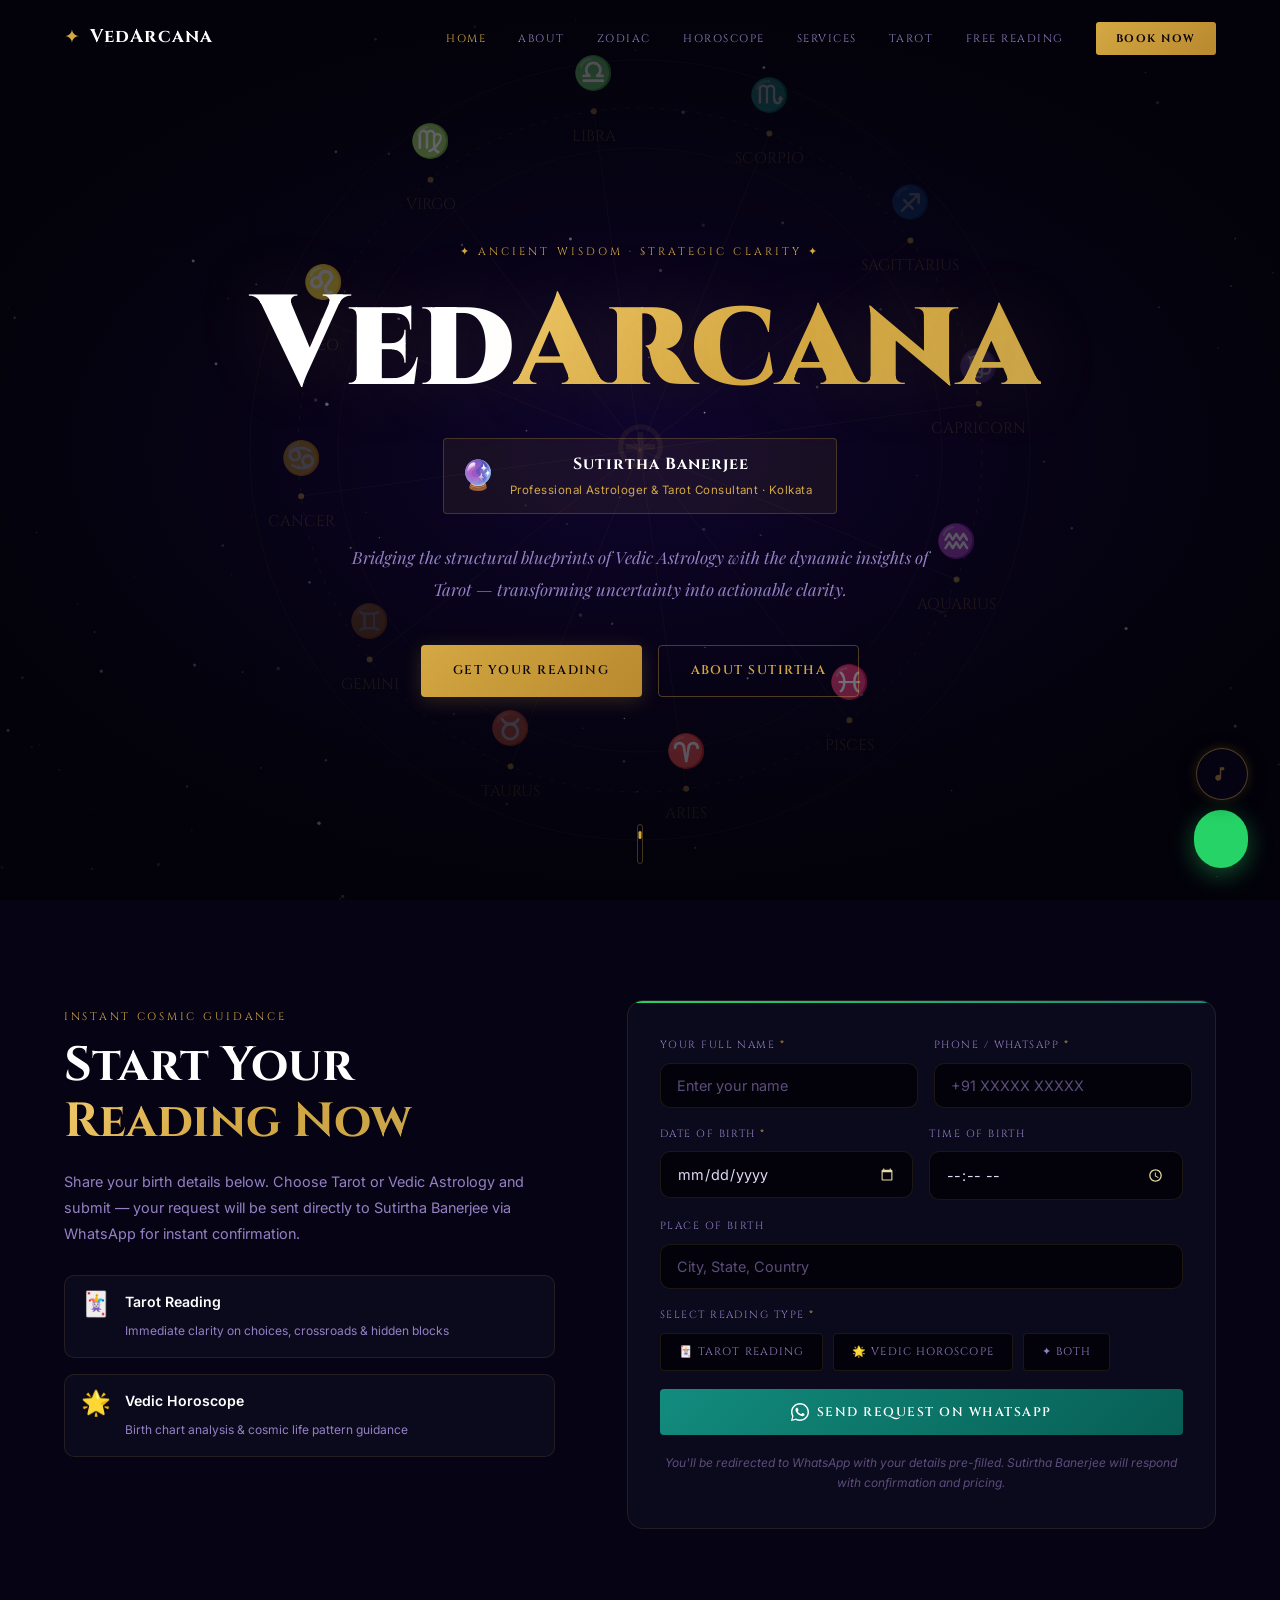
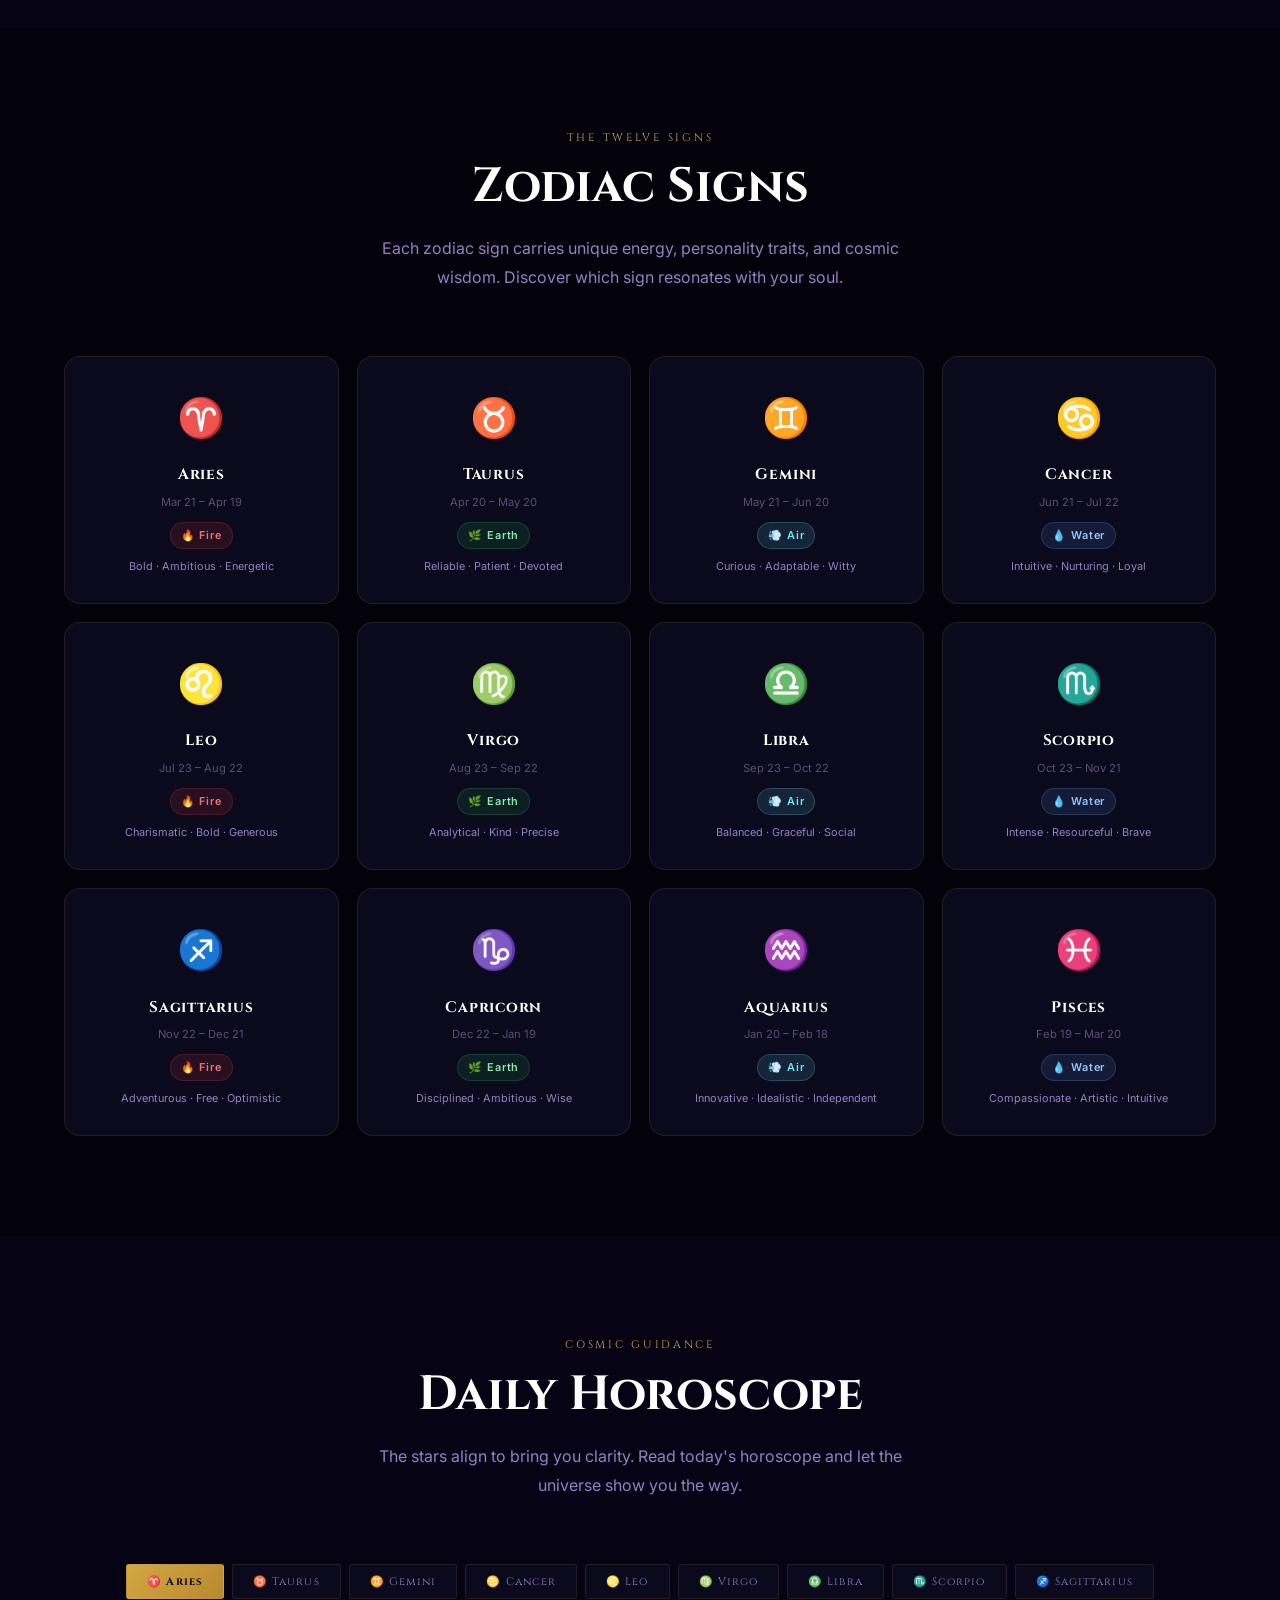
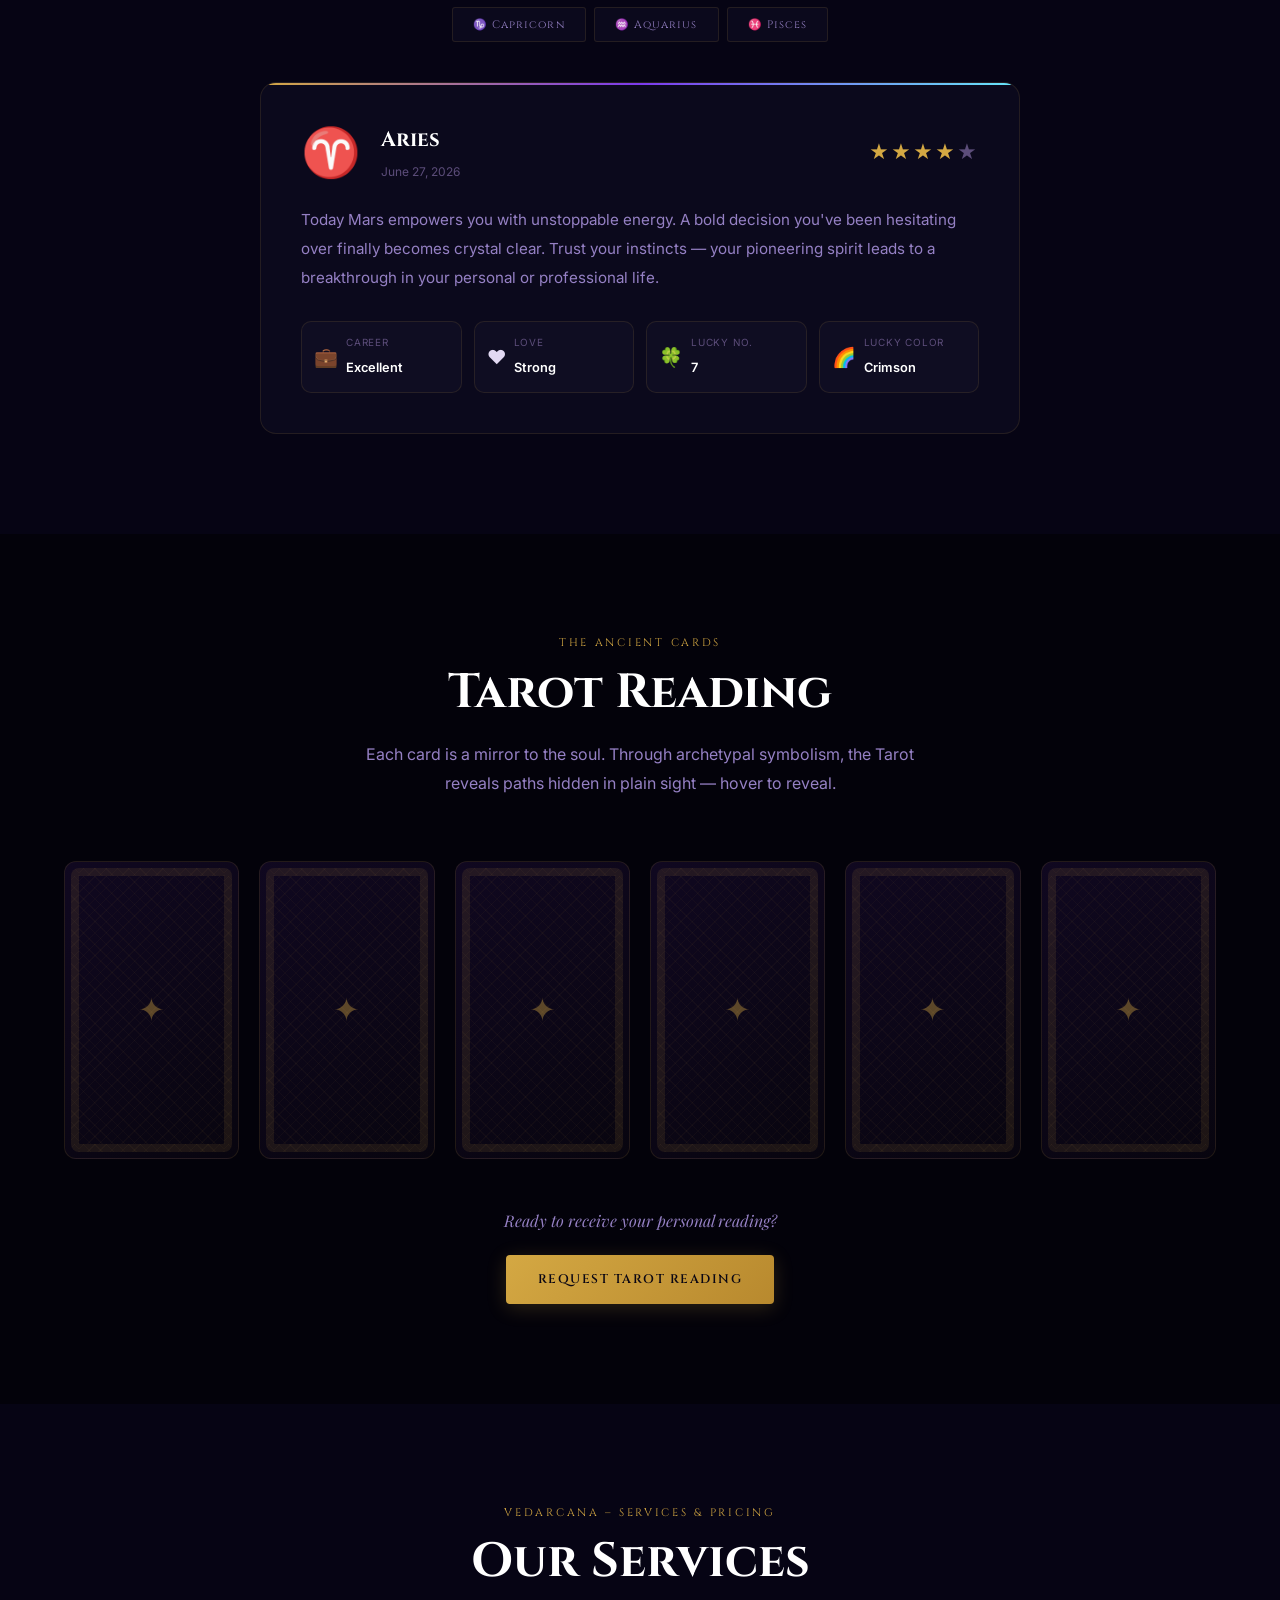
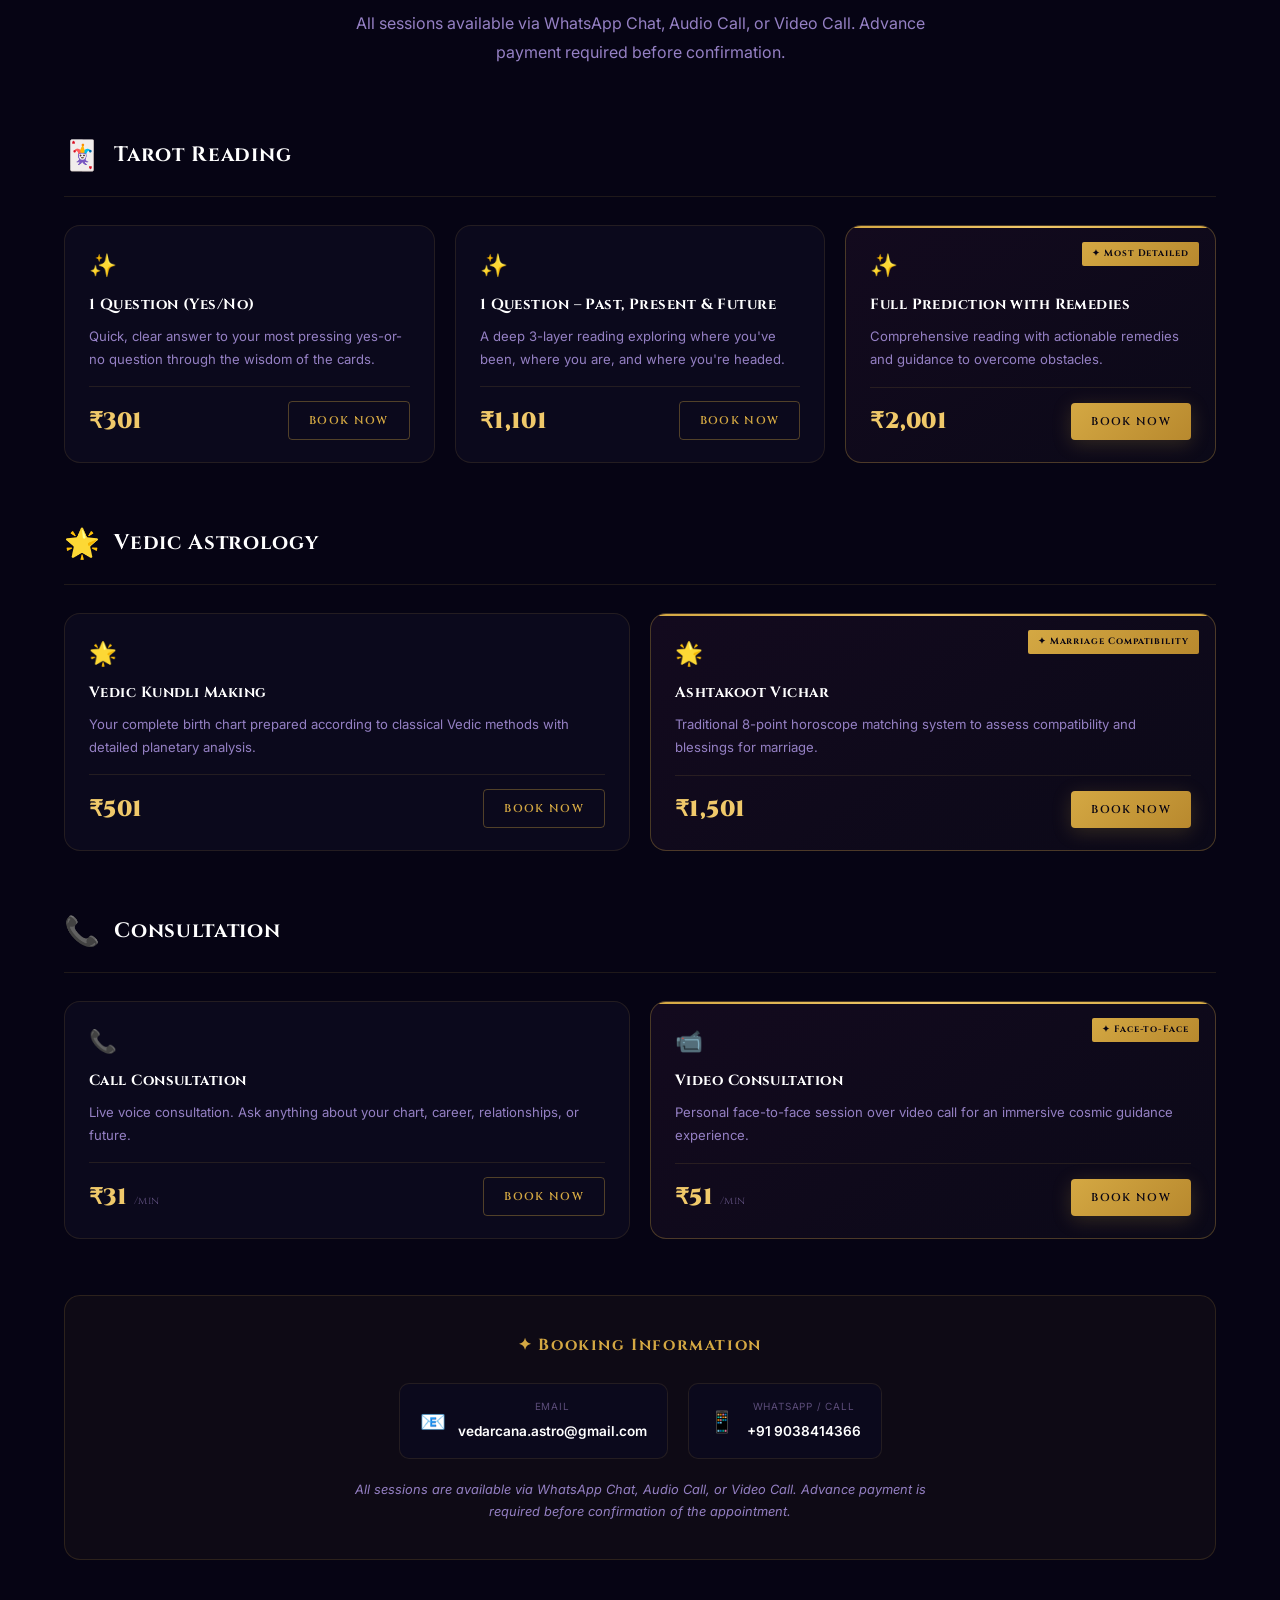
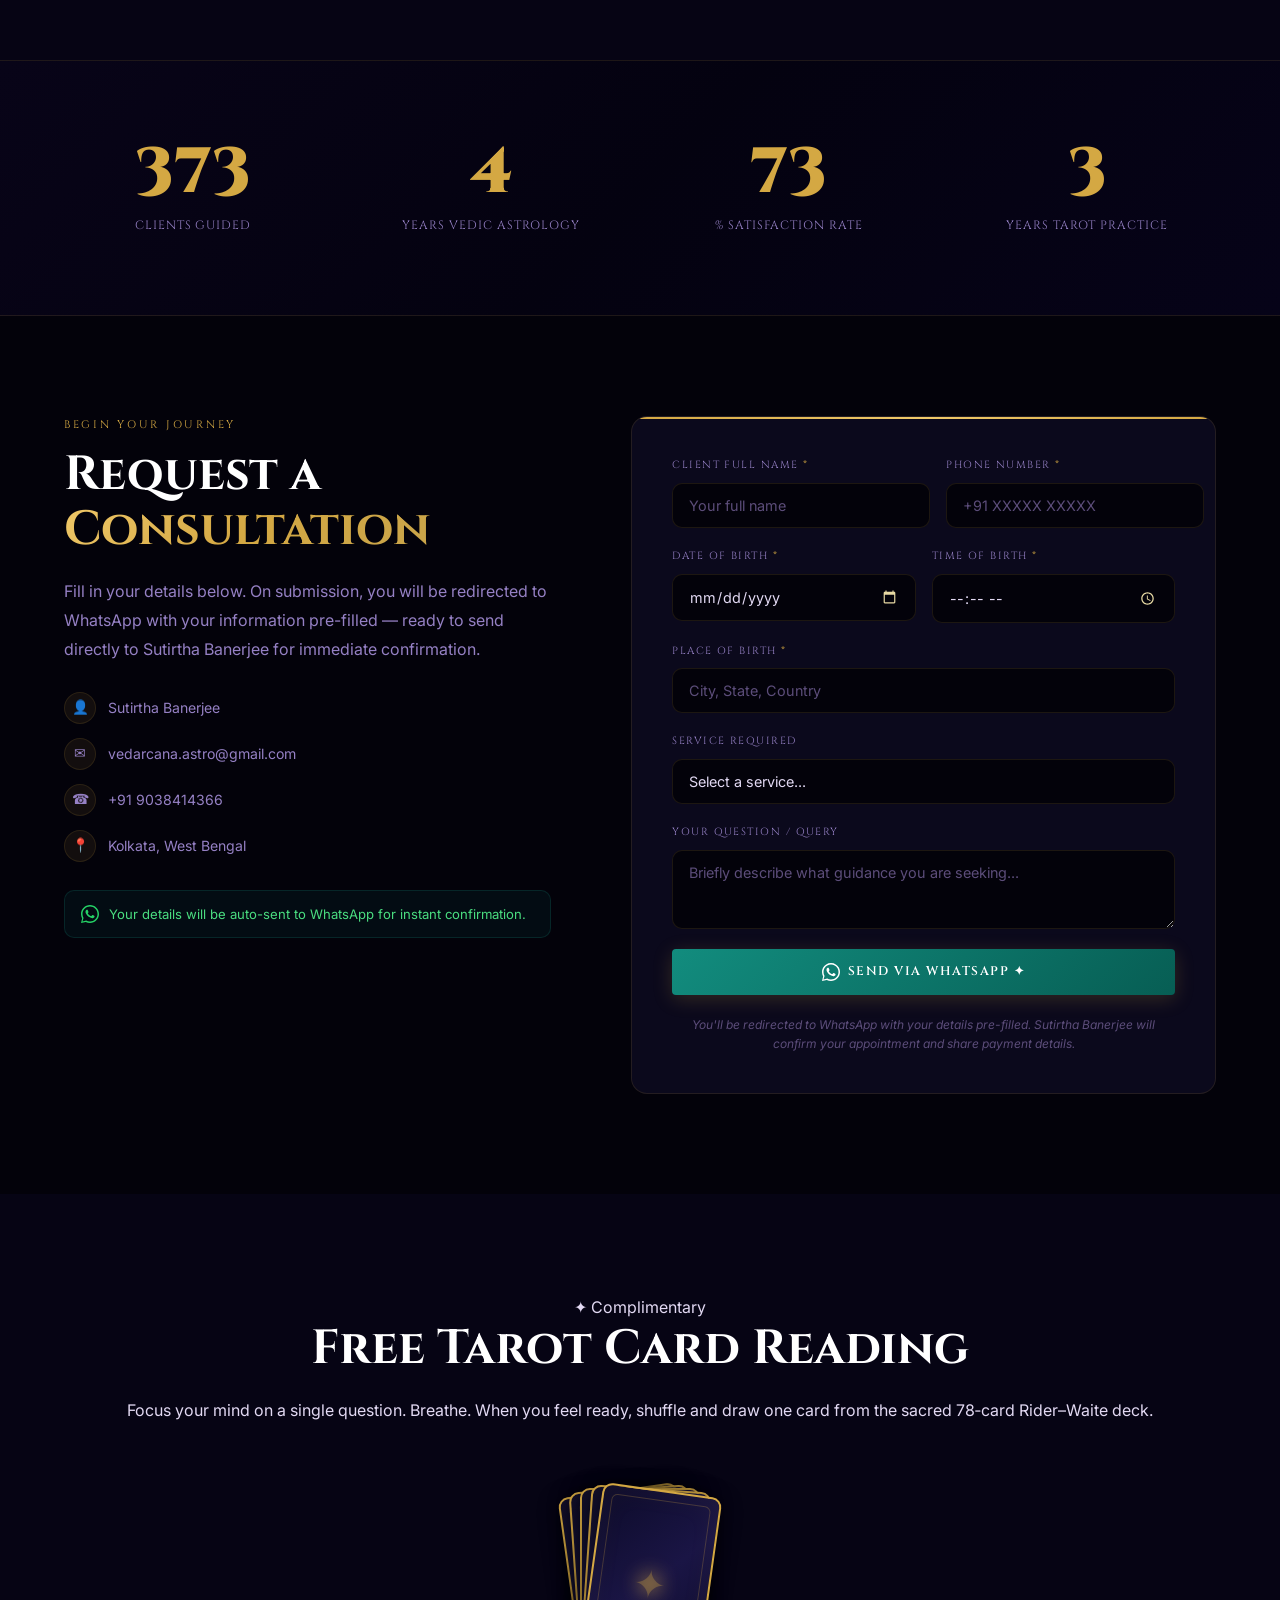
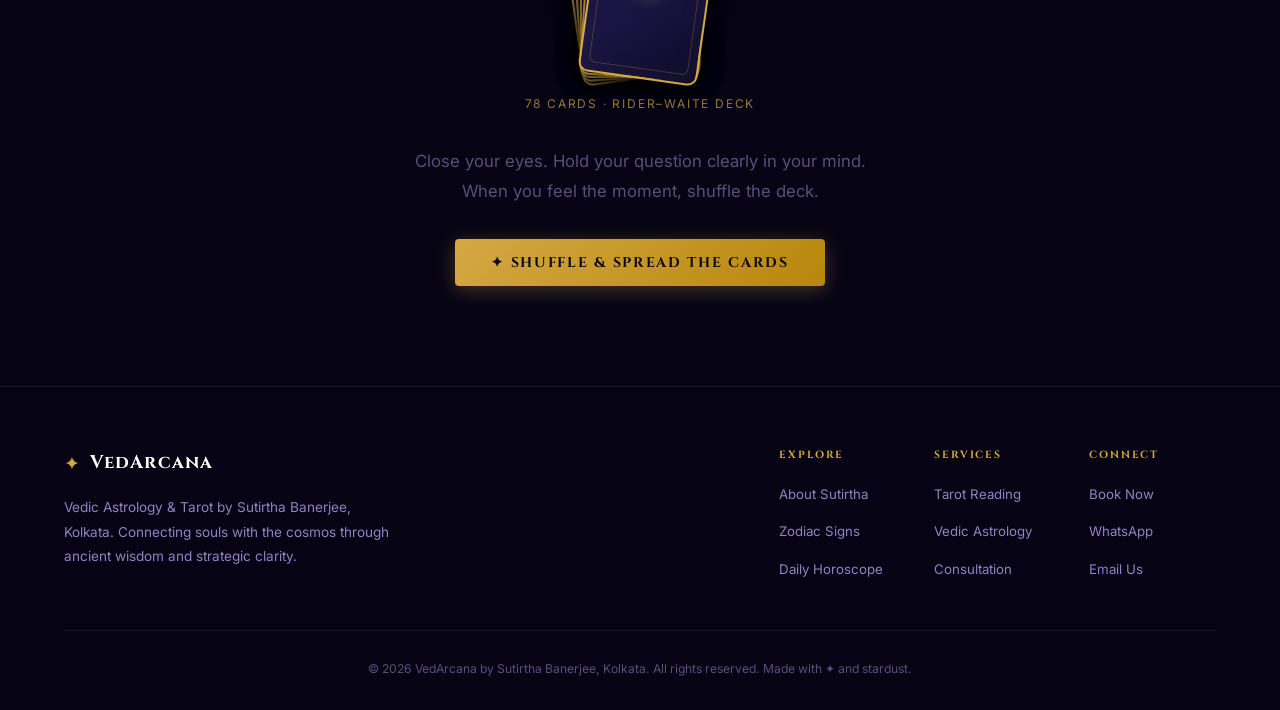
==== commit e5469ca5: "Add files via upload" ====
--- a/index.html
+++ b/index.html
@@ -26,6 +26,7 @@
         <li><a href="#horoscope">Horoscope</a></li>
         <li><a href="#services">Services</a></li>
         <li><a href="#tarot">Tarot</a></li>
+        <li><a href="#free-reading">Free Reading</a></li>
         <li><a href="#booking" class="nav-cta">Book Now</a></li>
       </ul>
       <button class="hamburger" id="hamburger" aria-label="Toggle menu">
@@ -554,6 +555,71 @@
     </div>
   </section>
 
+  <!-- FREE TAROT READING SECTION -->
+  <section class="section free-tarot-section" id="free-reading">
+    <div class="container">
+      <div class="section-header scroll-reveal">
+        <div class="section-tag">✦ Complimentary</div>
+        <h2 class="section-title">Free Tarot Card Reading</h2>
+        <p class="section-subtitle">Focus your mind on a single question. Breathe. When you feel ready, shuffle and draw one card from the sacred 78‑card Rider–Waite deck.</p>
+      </div>
+
+      <!-- STEP 1: Shuffle -->
+      <div class="ft-step ft-active" id="ftStep1">
+        <div class="ft-pile-wrap scroll-reveal">
+          <div class="ft-pile">
+            <div class="ft-pile-card" style="transform:rotate(-8deg) translateX(-10px)"></div>
+            <div class="ft-pile-card" style="transform:rotate(-4deg) translateX(-5px)"></div>
+            <div class="ft-pile-card" style="transform:rotate(0deg)"></div>
+            <div class="ft-pile-card" style="transform:rotate(4deg) translateX(5px)"></div>
+            <div class="ft-pile-card" style="transform:rotate(8deg) translateX(10px)"></div>
+          </div>
+          <p class="ft-pile-label">78 Cards · Rider–Waite Deck</p>
+        </div>
+        <p class="ft-instruction scroll-reveal">Close your eyes. Hold your question clearly in your mind.<br>When you feel the moment, shuffle the deck.</p>
+        <button class="ft-cta-btn scroll-reveal" id="ftShuffleBtn">✦ Shuffle &amp; Spread the Cards</button>
+      </div>
+
+      <!-- STEP 2: Pick a card -->
+      <div class="ft-step" id="ftStep2">
+        <p class="ft-instruction">The deck has been shuffled. Hover over the cards, feel their energy, and <strong>choose the one that calls to you</strong>.</p>
+        <div class="ft-spread" id="ftSpread"></div>
+      </div>
+
+      <!-- STEP 3: Reveal -->
+      <div class="ft-step" id="ftStep3">
+        <div class="ft-reveal-wrap">
+          <div class="ft-reveal-card-col">
+            <div class="ft-card-3d" id="ftRevealCard">
+              <div class="ft-card-inner" id="ftCardInner">
+                <div class="ft-card-back-face"></div>
+                <div class="ft-card-front-face">
+                  <img id="ftCardImg" src="" alt="Tarot Card" />
+                </div>
+              </div>
+            </div>
+          </div>
+          <div class="ft-meaning-col" id="ftMeaning">
+            <div class="ft-card-header">
+              <span class="ft-suit-badge" id="ftSuitBadge"></span>
+              <h3 class="ft-card-name" id="ftCardName"></h3>
+            </div>
+            <div class="ft-keywords-row" id="ftKeywordsRow"></div>
+            <p class="ft-card-meaning" id="ftCardMeaning"></p>
+            <div class="ft-deep-cta">
+              <p class="ft-deep-label">Curious what this card reveals specifically for your life?</p>
+              <a href="#booking" class="ft-cta-btn ft-cta-btn--sm">Book a Deep Personal Reading</a>
+            </div>
+          </div>
+        </div>
+        <div class="ft-reset-row">
+          <button class="ft-reset-btn" id="ftDrawAgainBtn">↺ Draw Another Card</button>
+        </div>
+      </div>
+
+    </div>
+  </section>
+
   <!-- FOOTER -->
   <footer class="footer">
     <div class="container">
--- a/style.css
+++ b/style.css
@@ -1196,3 +1196,236 @@
   .h-aspects { grid-template-columns: repeat(2, 1fr); }
   .footer-links-wrap { grid-template-columns: 1fr 1fr; }
 }
+
+/* ===== FREE TAROT READING SECTION ===== */
+.free-tarot-section { background: var(--bg-2); }
+
+.ft-step { display: none; flex-direction: column; align-items: center; gap: 32px; }
+.ft-step.ft-active { display: flex; }
+
+/* --- Pile --- */
+.ft-pile-wrap { display: flex; flex-direction: column; align-items: center; gap: 16px; }
+.ft-pile { position: relative; width: 120px; height: 190px; }
+.ft-pile-card {
+  position: absolute; top: 0; left: 0;
+  width: 120px; height: 190px;
+  border-radius: 10px;
+  background: linear-gradient(135deg, #0d0b2a 0%, #1a1545 50%, #0d0b2a 100%);
+  border: 2px solid var(--gold);
+  box-shadow: 0 4px 20px rgba(0,0,0,0.6), inset 0 0 30px rgba(212,168,67,0.05);
+  transform-origin: center;
+}
+.ft-pile-card::before {
+  content: '✦';
+  position: absolute; top: 50%; left: 50%;
+  transform: translate(-50%,-50%);
+  font-size: 2.5rem; color: rgba(212,168,67,0.3);
+  text-shadow: 0 0 20px var(--gold);
+}
+.ft-pile-card::after {
+  content: '';
+  position: absolute; inset: 8px;
+  border: 1px solid rgba(212,168,67,0.25);
+  border-radius: 6px;
+}
+.ft-pile-label { font-family: var(--font-body); font-size: 0.75rem; letter-spacing: 0.15em; text-transform: uppercase; color: var(--gold); opacity: 0.7; }
+
+/* --- Instruction text --- */
+.ft-instruction { font-family: var(--font-body); font-size: 1.05rem; color: var(--text-dim); text-align: center; line-height: 1.8; max-width: 540px; }
+.ft-instruction strong { color: var(--gold); font-weight: 600; }
+
+/* --- CTA Button --- */
+.ft-cta-btn {
+  display: inline-block;
+  background: linear-gradient(135deg, var(--gold) 0%, #b8860b 100%);
+  color: #0a0818;
+  font-family: var(--font-display);
+  font-size: 0.88rem;
+  font-weight: 700;
+  letter-spacing: 0.12em;
+  text-transform: uppercase;
+  padding: 14px 36px;
+  border: none;
+  border-radius: 4px;
+  cursor: pointer;
+  text-decoration: none;
+  transition: transform var(--transition), box-shadow var(--transition), opacity var(--transition);
+  box-shadow: 0 4px 20px rgba(212,168,67,0.3);
+}
+.ft-cta-btn:hover { transform: translateY(-2px); box-shadow: 0 8px 32px rgba(212,168,67,0.45); }
+.ft-cta-btn--sm { font-size: 0.78rem; padding: 10px 24px; }
+
+/* --- Spread --- */
+.ft-spread {
+  display: flex;
+  justify-content: center;
+  gap: 12px;
+  flex-wrap: wrap;
+  max-width: 900px;
+  padding: 20px 0 40px;
+}
+.ft-spread-card {
+  width: 100px; height: 160px;
+  border-radius: 8px;
+  background: linear-gradient(135deg, #0d0b2a 0%, #1a1545 50%, #0d0b2a 100%);
+  border: 2px solid rgba(212,168,67,0.4);
+  box-shadow: 0 4px 16px rgba(0,0,0,0.5);
+  cursor: pointer;
+  transition: transform 0.25s ease, border-color 0.25s, box-shadow 0.25s;
+  display: flex; align-items: center; justify-content: center;
+  position: relative;
+  flex-shrink: 0;
+}
+.ft-spread-card::before {
+  content: '✦';
+  font-size: 1.8rem; color: rgba(212,168,67,0.3);
+  text-shadow: 0 0 12px var(--gold);
+  pointer-events: none;
+}
+.ft-spread-card::after {
+  content: '';
+  position: absolute; inset: 6px;
+  border: 1px solid rgba(212,168,67,0.2);
+  border-radius: 4px;
+  pointer-events: none;
+}
+.ft-spread-card:hover {
+  transform: translateY(-18px) scale(1.05);
+  border-color: var(--gold);
+  box-shadow: 0 16px 40px rgba(212,168,67,0.35), 0 0 0 1px var(--gold);
+}
+.ft-spread-card.ft-picked { transform: scale(0.85); opacity: 0.3; pointer-events: none; }
+
+/* --- Reveal --- */
+.ft-reveal-wrap {
+  display: flex;
+  gap: 60px;
+  align-items: flex-start;
+  max-width: 860px;
+  width: 100%;
+}
+.ft-reveal-card-col { flex-shrink: 0; }
+.ft-meaning-col { flex: 1; }
+
+/* 3D Flip card */
+.ft-card-3d {
+  width: 180px; height: 290px;
+  perspective: 1000px;
+}
+.ft-card-inner {
+  width: 100%; height: 100%;
+  position: relative;
+  transform-style: preserve-3d;
+  transition: transform 0.9s cubic-bezier(0.4,0,0.2,1);
+}
+.ft-card-inner.ft-flipped { transform: rotateY(180deg); }
+.ft-card-back-face,
+.ft-card-front-face {
+  position: absolute; inset: 0;
+  backface-visibility: hidden;
+  -webkit-backface-visibility: hidden;
+  border-radius: 12px;
+  overflow: hidden;
+}
+.ft-card-back-face {
+  background: linear-gradient(135deg, #0d0b2a 0%, #1a1545 50%, #0d0b2a 100%);
+  border: 2px solid var(--gold);
+  display: flex; align-items: center; justify-content: center;
+  font-size: 4rem; color: rgba(212,168,67,0.25);
+  box-shadow: 0 8px 40px rgba(0,0,0,0.7);
+}
+.ft-card-back-face::after {
+  content: '✦';
+  font-size: 3.5rem;
+  color: rgba(212,168,67,0.3);
+  text-shadow: 0 0 24px var(--gold);
+}
+.ft-card-front-face {
+  transform: rotateY(180deg);
+  border: 2px solid var(--gold);
+  box-shadow: 0 8px 40px rgba(212,168,67,0.2);
+}
+.ft-card-front-face img {
+  width: 100%; height: 100%;
+  object-fit: cover;
+  display: block;
+}
+/* Fallback when image fails */
+.ft-card-front-face img.ft-img-error {
+  object-fit: contain;
+  background: #0d0b2a;
+  padding: 12px;
+  filter: sepia(0.3) hue-rotate(15deg);
+}
+
+/* Meaning panel */
+.ft-card-header { margin-bottom: 20px; }
+.ft-suit-badge {
+  display: inline-block;
+  font-family: var(--font-body);
+  font-size: 0.7rem;
+  letter-spacing: 0.18em;
+  text-transform: uppercase;
+  color: var(--gold);
+  border: 1px solid rgba(212,168,67,0.35);
+  padding: 3px 12px;
+  border-radius: 20px;
+  margin-bottom: 10px;
+}
+.ft-card-name {
+  font-family: var(--font-display);
+  font-size: 1.9rem;
+  color: var(--text);
+  font-weight: 700;
+  line-height: 1.2;
+}
+.ft-keywords-row {
+  display: flex; gap: 8px; flex-wrap: wrap;
+  margin-bottom: 20px;
+}
+.ft-keyword {
+  font-family: var(--font-body);
+  font-size: 0.72rem;
+  letter-spacing: 0.1em;
+  text-transform: uppercase;
+  color: var(--text-dim);
+  background: rgba(212,168,67,0.07);
+  border: 1px solid rgba(212,168,67,0.2);
+  padding: 4px 12px;
+  border-radius: 20px;
+}
+.ft-card-meaning {
+  font-family: var(--font-body);
+  font-size: 1rem;
+  color: var(--text-dim);
+  line-height: 1.9;
+  margin-bottom: 28px;
+}
+.ft-deep-cta { border-top: 1px solid var(--border); padding-top: 24px; }
+.ft-deep-label { font-family: var(--font-body); font-size: 0.9rem; color: var(--text-dim); margin-bottom: 14px; font-style: italic; }
+
+.ft-reset-row { display: flex; justify-content: center; margin-top: 40px; }
+.ft-reset-btn {
+  background: transparent;
+  border: 1px solid rgba(212,168,67,0.35);
+  color: var(--gold);
+  font-family: var(--font-body);
+  font-size: 0.85rem;
+  letter-spacing: 0.1em;
+  padding: 10px 28px;
+  border-radius: 4px;
+  cursor: pointer;
+  transition: border-color var(--transition), background var(--transition), color var(--transition);
+}
+.ft-reset-btn:hover { background: rgba(212,168,67,0.08); border-color: var(--gold); }
+
+/* Responsive */
+@media (max-width: 700px) {
+  .ft-reveal-wrap { flex-direction: column; align-items: center; gap: 32px; }
+  .ft-meaning-col { text-align: center; }
+  .ft-keywords-row { justify-content: center; }
+  .ft-deep-cta { text-align: center; }
+  .ft-spread-card { width: 72px; height: 116px; }
+  .ft-spread-card::before { font-size: 1.2rem; }
+  .ft-spread { gap: 8px; }
+}
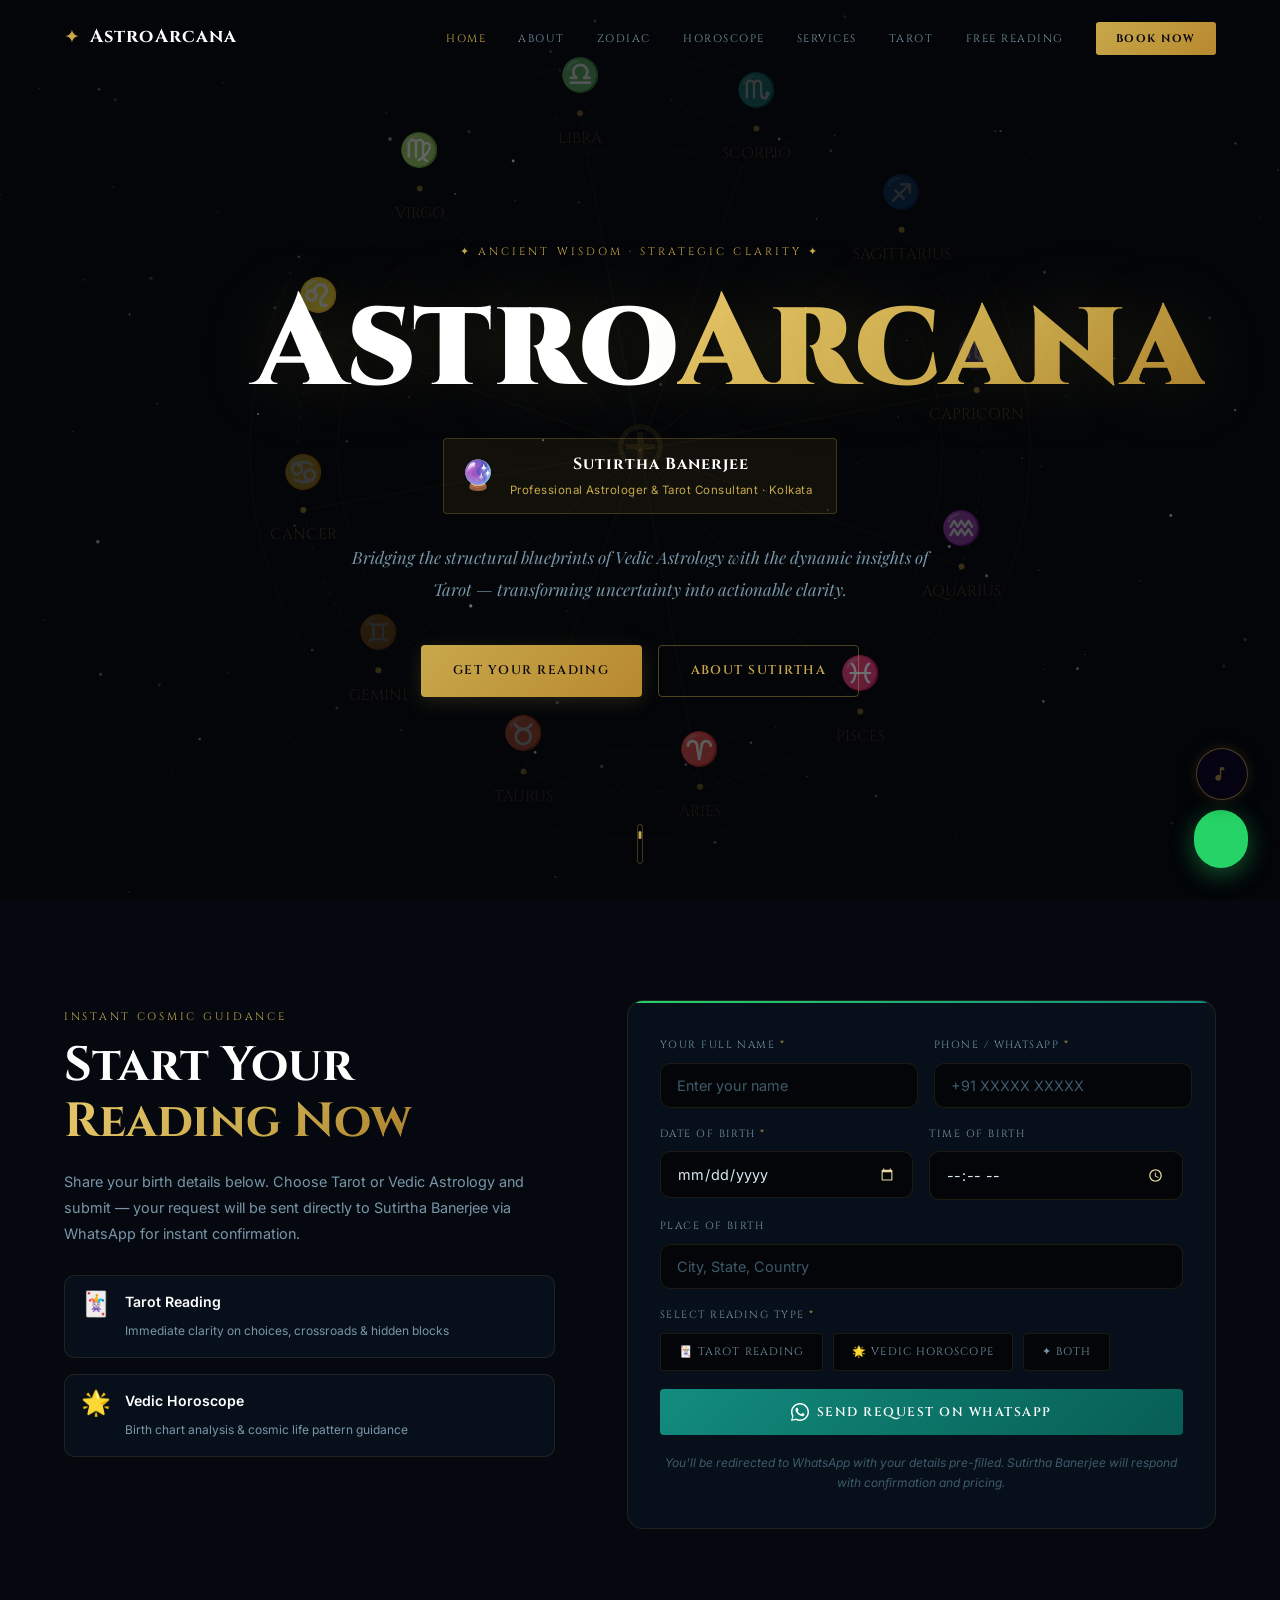
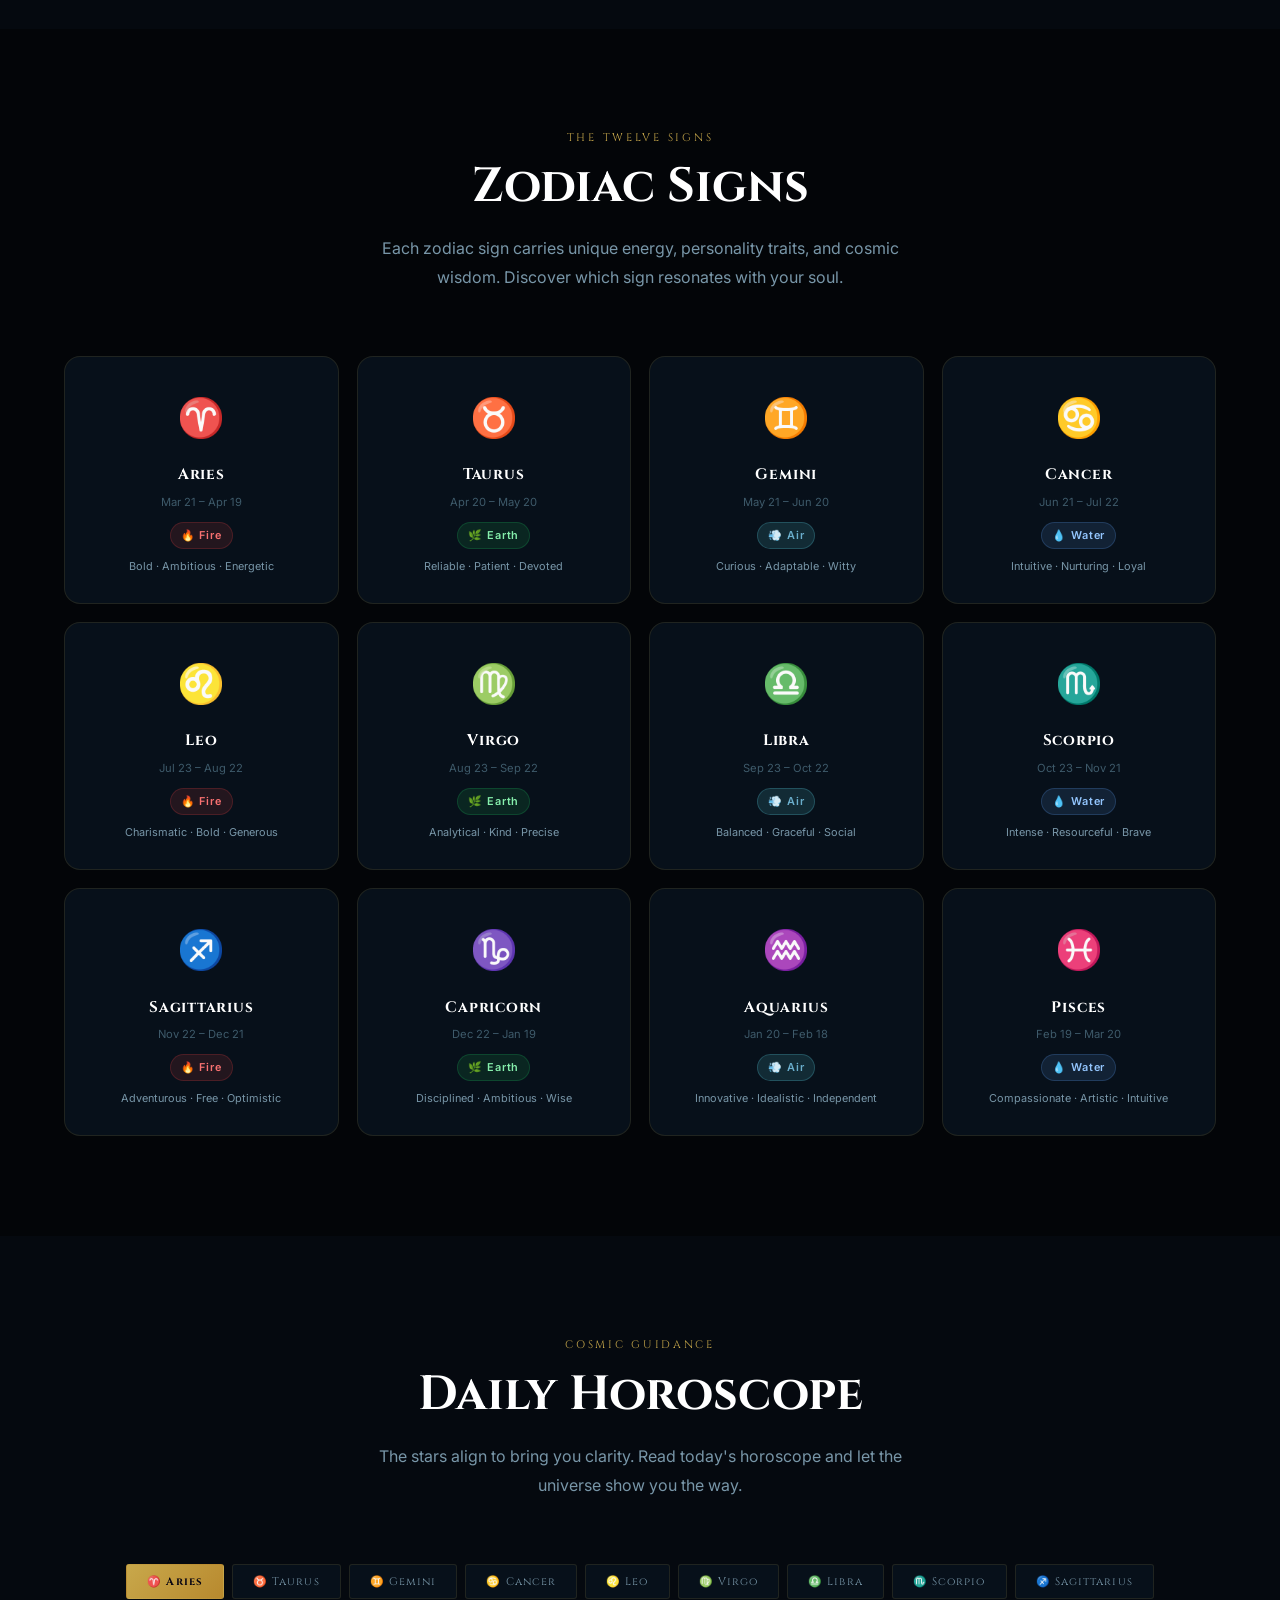
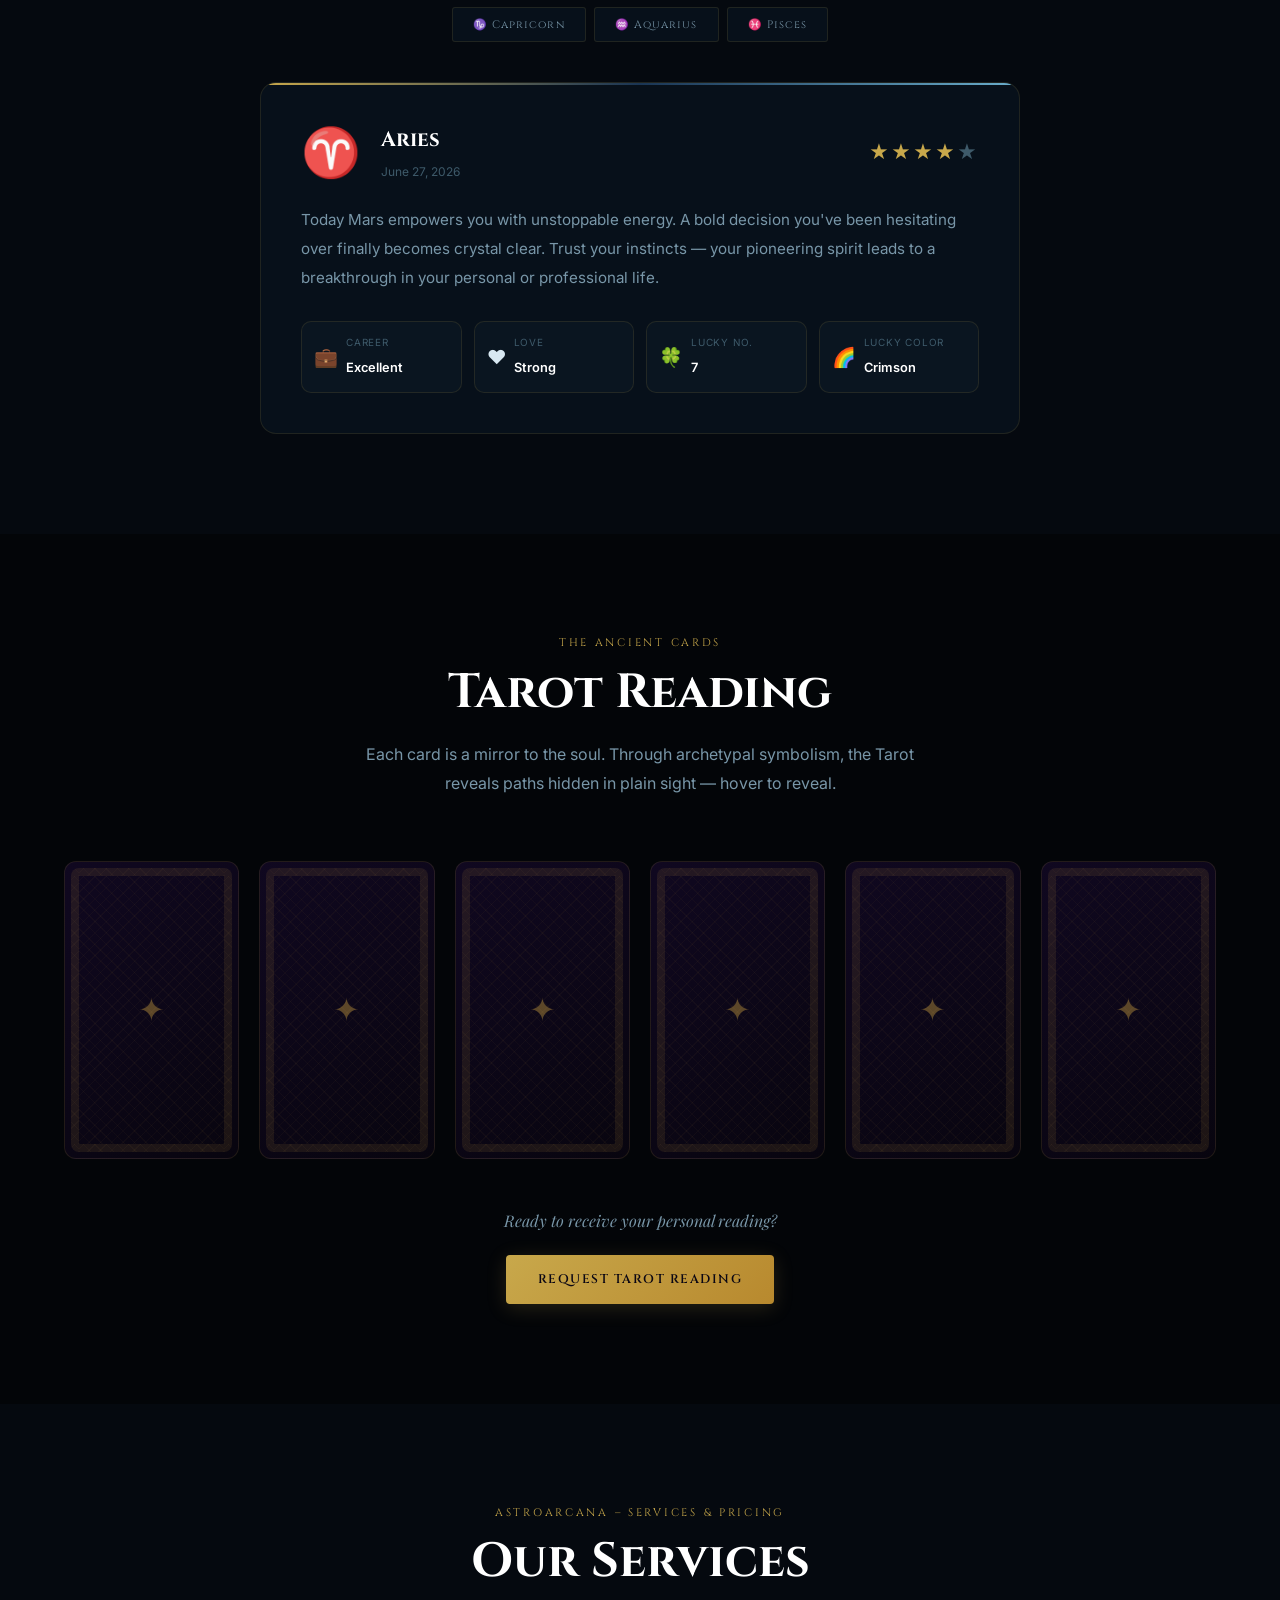
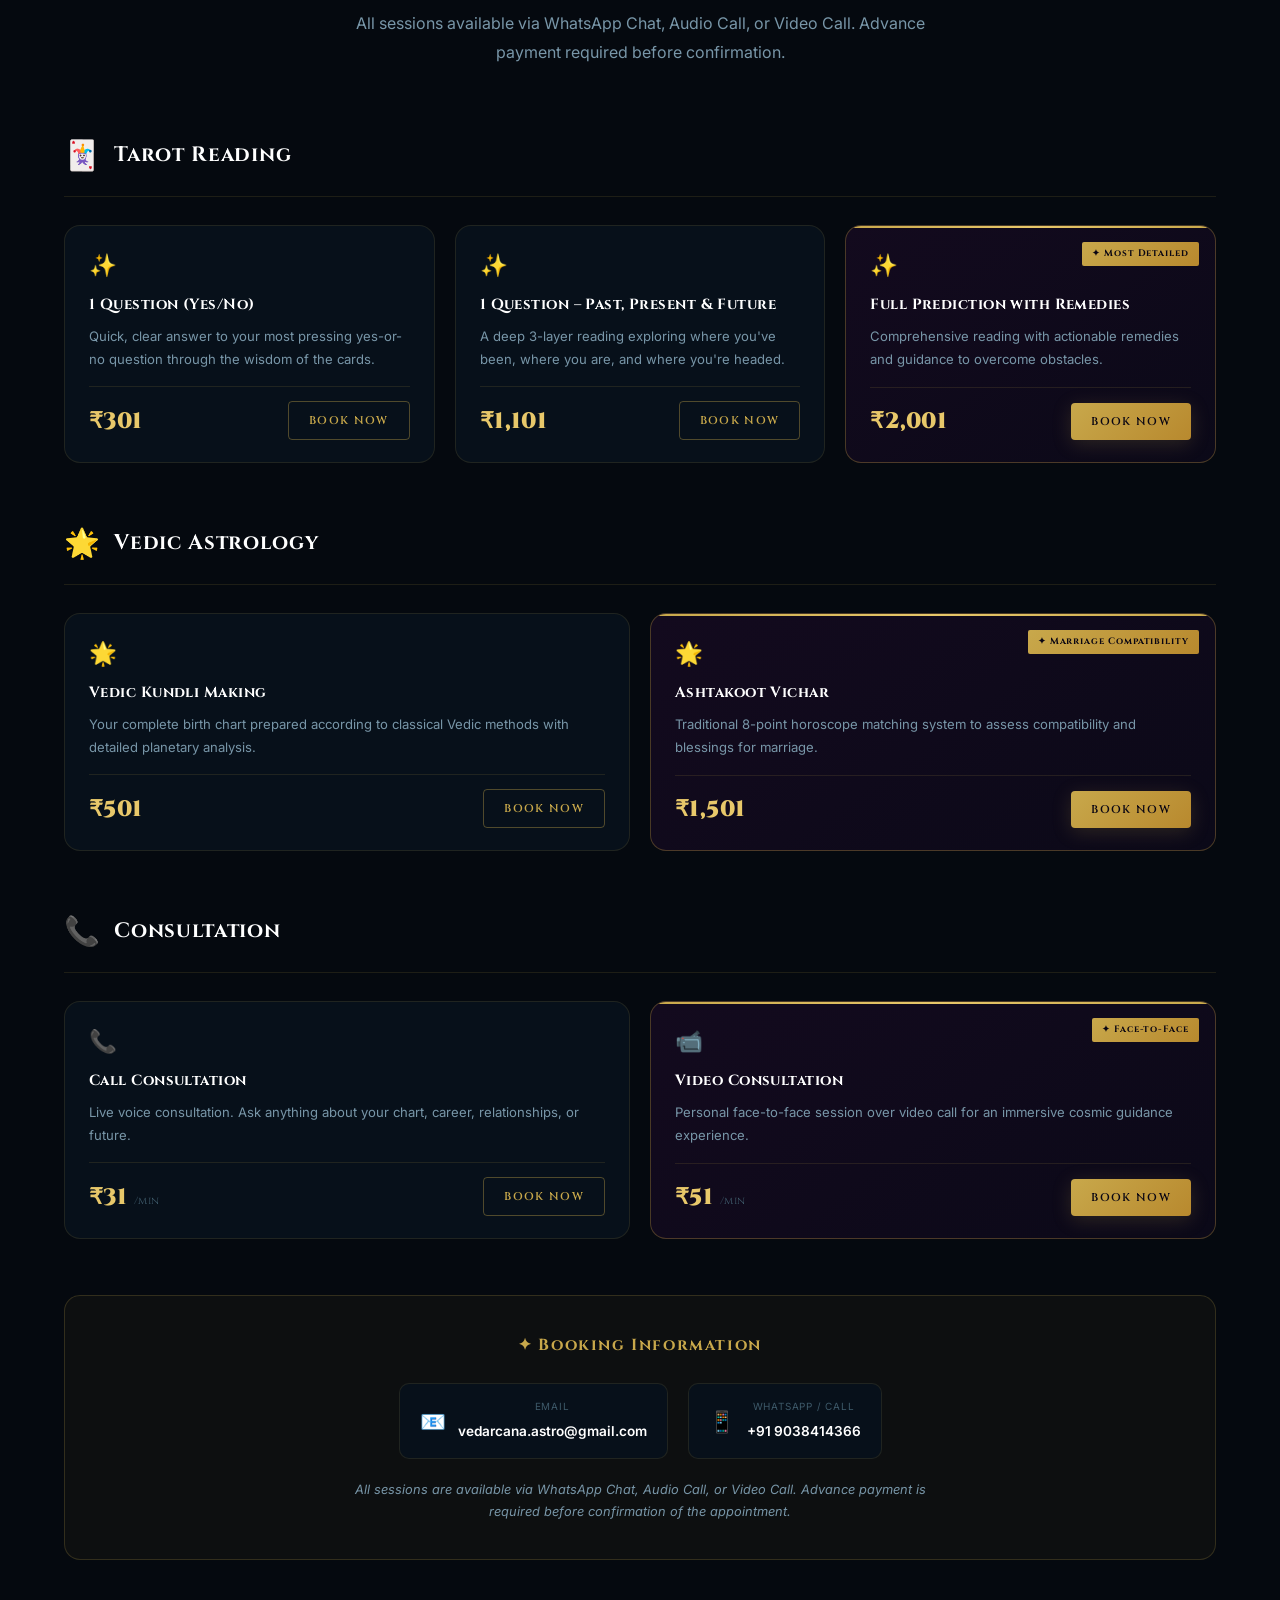
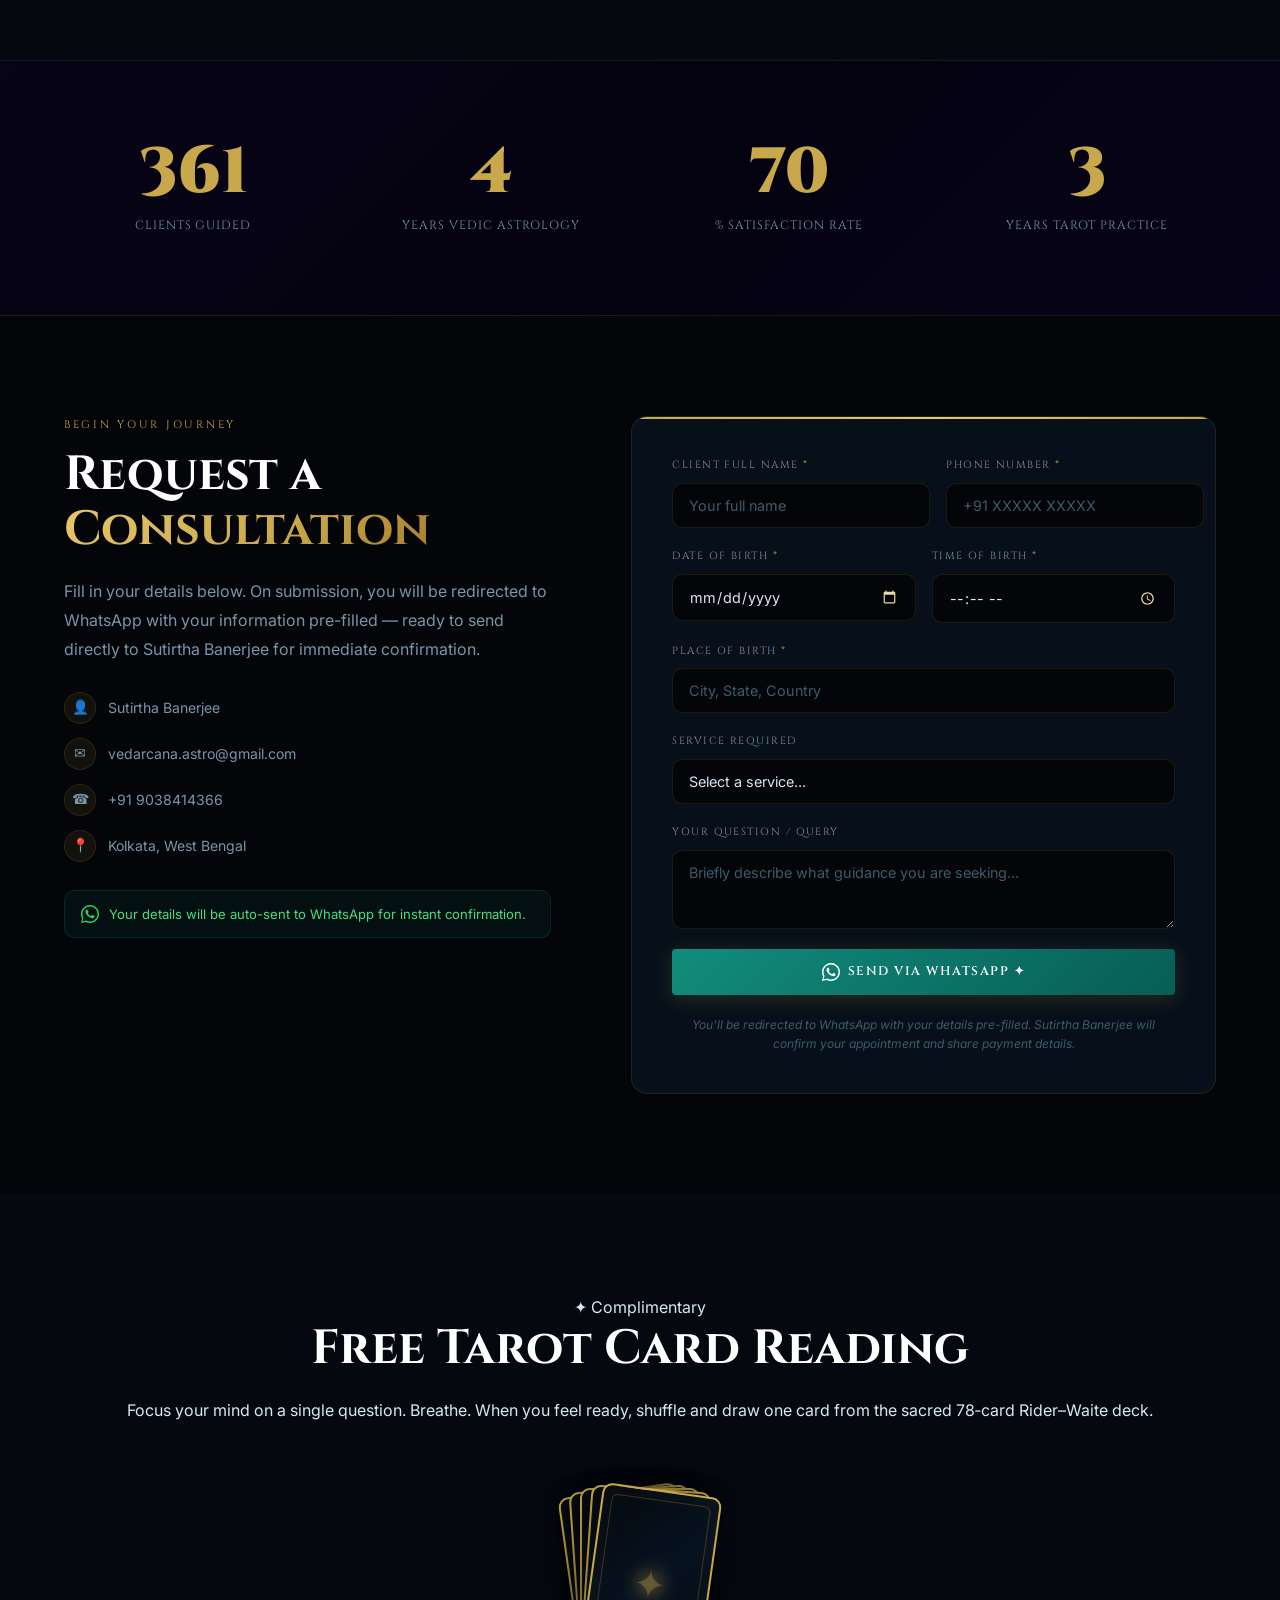
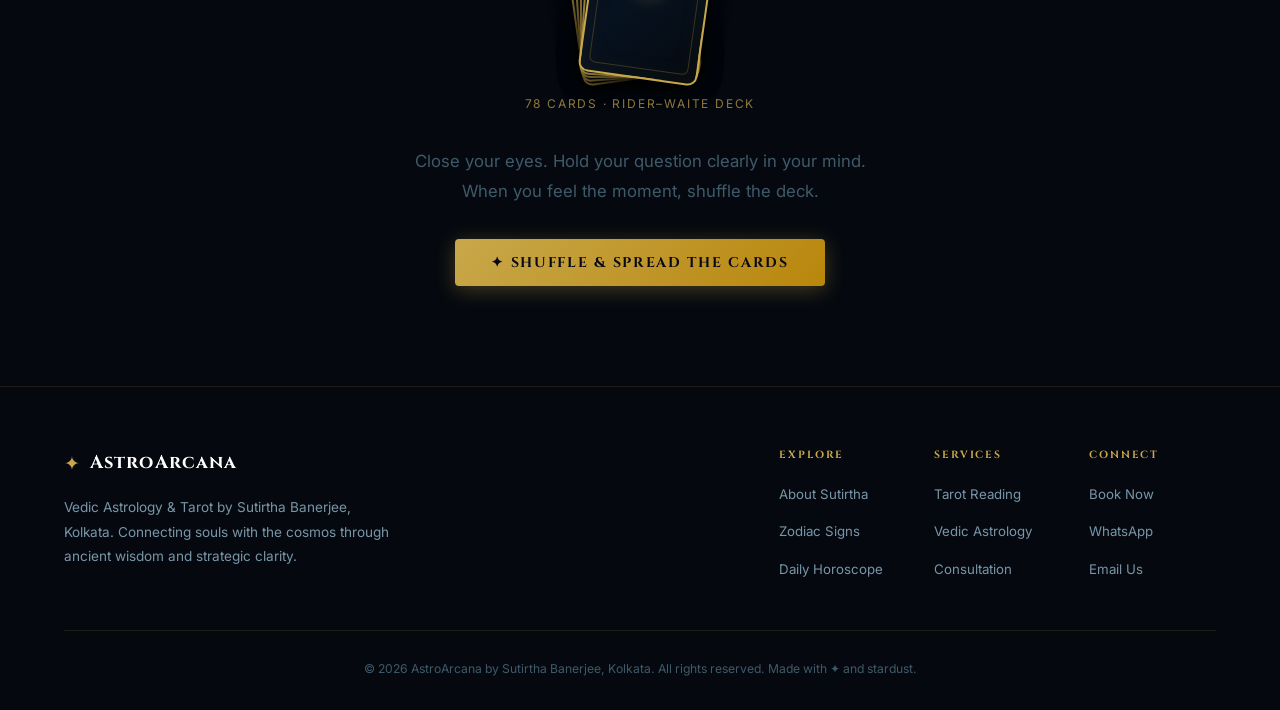
==== commit d841d19a: "Add files via upload" ====
--- a/index.html
+++ b/index.html
@@ -3,8 +3,8 @@
 <head>
   <meta charset="UTF-8" />
   <meta name="viewport" content="width=device-width, initial-scale=1.0" />
-  <title>VedArcana – Sutirtha Banerjee | Vedic Astrology & Tarot</title>
-  <meta name="description" content="VedArcana – Professional Vedic Astrology & Tarot Consultation by Sutirtha Banerjee, Kolkata. Strategic life guidance through ancient wisdom." />
+  <title>AstroArcana – Sutirtha Banerjee | Vedic Astrology & Tarot</title>
+  <meta name="description" content="AstroArcana – Professional Vedic Astrology & Tarot Consultation by Sutirtha Banerjee, Kolkata. Strategic life guidance through ancient wisdom." />
   <link rel="preconnect" href="https://fonts.googleapis.com" />
   <link rel="preconnect" href="https://fonts.gstatic.com" crossorigin />
   <link href="https://fonts.googleapis.com/css2?family=Cinzel:wght@400;600;700;900&family=Playfair+Display:ital,wght@0,400;0,600;0,700;1,400;1,600&family=Inter:wght@300;400;500;600&display=swap" rel="stylesheet" />
@@ -17,7 +17,7 @@
     <div class="nav-container">
       <a href="#home" class="nav-logo">
         <span class="logo-star">✦</span>
-        <span class="logo-text">VedArcana</span>
+        <span class="logo-text">AstroArcana</span>
       </a>
       <ul class="nav-links" id="navLinks">
         <li><a href="#home">Home</a></li>
@@ -41,7 +41,7 @@
     <div class="hero-overlay"></div>
     <div class="hero-content">
       <p class="hero-eyebrow animate-fade-up">✦ Ancient Wisdom · Strategic Clarity ✦</p>
-      <h1 class="hero-title animate-fade-up delay-1">Ved<span class="gradient-text">Arcana</span></h1>
+      <h1 class="hero-title animate-fade-up delay-1">Astro<span class="gradient-text">Arcana</span></h1>
       <div class="hero-astrologer animate-fade-up delay-2">
         <div class="astrologer-badge">
           <span class="astrologer-icon">🔮</span>
@@ -428,7 +428,7 @@
   <section class="section services-section" id="services">
     <div class="container">
       <div class="section-header scroll-reveal">
-        <p class="section-label">VedArcana – Services &amp; Pricing</p>
+        <p class="section-label">AstroArcana – Services &amp; Pricing</p>
         <h2 class="section-title">Our Services</h2>
         <p class="section-desc">All sessions available via WhatsApp Chat, Audio Call, or Video Call. Advance payment required before confirmation.</p>
       </div>
@@ -625,7 +625,7 @@
     <div class="container">
       <div class="footer-top">
         <div class="footer-brand">
-          <div class="nav-logo"><span class="logo-star">✦</span><span class="logo-text">VedArcana</span></div>
+          <div class="nav-logo"><span class="logo-star">✦</span><span class="logo-text">AstroArcana</span></div>
           <p>Vedic Astrology &amp; Tarot by Sutirtha Banerjee, Kolkata. Connecting souls with the cosmos through ancient wisdom and strategic clarity.</p>
         </div>
         <div class="footer-links-wrap">
@@ -656,7 +656,7 @@
         </div>
       </div>
       <div class="footer-bottom">
-        <p>© 2026 VedArcana by Sutirtha Banerjee, Kolkata. All rights reserved. Made with ✦ and stardust.</p>
+        <p>© 2026 AstroArcana by Sutirtha Banerjee, Kolkata. All rights reserved. Made with ✦ and stardust.</p>
       </div>
     </div>
   </footer>
--- a/style.css
+++ b/style.css
@@ -2,23 +2,23 @@
 *, *::before, *::after { box-sizing: border-box; margin: 0; padding: 0; }
 
 :root {
-  --bg:           #03020a;
-  --bg-2:         #060414;
-  --bg-card:      #0b091c;
-  --bg-card-2:    #0f0d22;
-  --purple:       #7c3aed;
-  --purple-light: #9d5cf5;
-  --purple-glow:  rgba(124,58,237,0.35);
-  --indigo:       #4f46e5;
-  --cyan:         #67e8f9;
-  --gold:         #d4a843;
-  --gold-light:   #f0c96a;
-  --gold-glow:    rgba(212,168,67,0.2);
-  --text:         #e2d9f3;
-  --text-muted:   #9580c4;
-  --text-dim:     #5c4d7a;
-  --border:       rgba(212,168,67,0.12);
-  --border-hover: rgba(212,168,67,0.35);
+  --bg:           #030508;
+  --bg-2:         #05090f;
+  --bg-card:      #07101a;
+  --bg-card-2:    #0a1520;
+  --purple:       #1a3554;
+  --purple-light: #224a72;
+  --purple-glow:  rgba(26,53,84,0.4);
+  --indigo:       #1e3d6e;
+  --cyan:         #6aaecc;
+  --gold:         #c8a84b;
+  --gold-light:   #e8c86a;
+  --gold-glow:    rgba(200,168,75,0.18);
+  --text:         #d8e8f2;
+  --text-muted:   #7896a8;
+  --text-dim:     #3e5a6a;
+  --border:       rgba(200,168,75,0.13);
+  --border-hover: rgba(200,168,75,0.38);
   --radius:       16px;
   --radius-sm:    10px;
   --font-display: 'Cinzel', serif;
@@ -47,7 +47,7 @@
 
 /* ===== GRADIENT TEXT ===== */
 .gradient-text {
-  background: linear-gradient(135deg, var(--gold-light) 0%, var(--gold) 50%, #c8a44a 100%);
+  background: linear-gradient(135deg, var(--gold-light) 0%, var(--gold) 60%, #a87c2a 100%);
   -webkit-background-clip: text;
   -webkit-text-fill-color: transparent;
   background-clip: text;
@@ -140,7 +140,7 @@
 }
 
 .navbar.scrolled {
-  background: rgba(3,2,10,0.93);
+  background: rgba(3,5,8,0.96);
   backdrop-filter: blur(24px);
   -webkit-backdrop-filter: blur(24px);
   padding: 14px 0;
@@ -228,7 +228,7 @@
   text-align: center;
   position: relative;
   overflow: hidden;
-  background: radial-gradient(ellipse 80% 70% at 50% 50%, #0f0530 0%, var(--bg) 70%);
+  background: radial-gradient(ellipse 80% 70% at 50% 50%, 0c1828 0%, var(--bg) 70%);
 }
 
 #zodiacCanvas {
@@ -242,7 +242,7 @@
 .hero-overlay {
   position: absolute;
   inset: 0;
-  background: radial-gradient(ellipse 60% 50% at 50% 50%, rgba(3,2,10,0) 0%, rgba(3,2,10,0.6) 100%);
+  background: radial-gradient(ellipse 60% 50% at 50% 50%, rgba(3,5,8,0) 0%, rgba(3,5,8,0.6) 100%);
   pointer-events: none;
 }
 
@@ -270,7 +270,7 @@
   line-height: 1;
   margin-bottom: 28px;
   color: #fff;
-  text-shadow: 0 0 80px rgba(212,168,67,0.15);
+  text-shadow: 0 0 80px rgba(200,168,75,0.2);
 }
 
 .hero-astrologer { margin-bottom: 28px; display: flex; justify-content: center; }
@@ -763,7 +763,7 @@
 .price-per-min span { font-size: 0.65rem; font-weight: 400; color: var(--text-dim); }
 
 .booking-info { margin-top: 12px; }
-.booking-info-inner { background: rgba(212,168,67,0.04); border: 1px solid rgba(212,168,67,0.15); border-radius: var(--radius); padding: 36px 40px; text-align: center; }
+.booking-info-inner { background: rgba(212,168,67,0.04); border: 1px solid rgba(200,168,75,0.2); border-radius: var(--radius); padding: 36px 40px; text-align: center; }
 .booking-title { font-family: var(--font-display); font-size: 1rem; font-weight: 700; color: var(--gold); letter-spacing: 0.1em; margin-bottom: 24px; }
 .booking-grid { display: flex; justify-content: center; gap: 20px; flex-wrap: wrap; margin-bottom: 20px; }
 .booking-item { display: flex; align-items: center; gap: 12px; background: var(--bg-card); border: 1px solid var(--border); border-radius: var(--radius-sm); padding: 14px 20px; transition: border-color var(--transition), transform var(--transition); }
@@ -1093,7 +1093,7 @@
 /* ===== ABOUT PAGE ===== */
 .about-page-hero {
   padding: 160px 0 80px;
-  background: radial-gradient(ellipse 80% 60% at 50% 0%, #0f0530 0%, var(--bg) 70%);
+  background: radial-gradient(ellipse 80% 60% at 50% 0%, 0c1828 0%, var(--bg) 70%);
   position: relative;
   overflow: hidden;
   text-align: center;
@@ -1164,7 +1164,7 @@
     display: none;
     position: fixed;
     inset: 0;
-    background: rgba(3,2,10,0.97);
+    background: rgba(3,5,8,0.97);
     backdrop-filter: blur(24px);
     flex-direction: column;
     align-items: center;
@@ -1210,7 +1210,7 @@
   position: absolute; top: 0; left: 0;
   width: 120px; height: 190px;
   border-radius: 10px;
-  background: linear-gradient(135deg, #0d0b2a 0%, #1a1545 50%, #0d0b2a 100%);
+  background: linear-gradient(135deg, #04090f 0%, #071220 50%, #04090f 100%);
   border: 2px solid var(--gold);
   box-shadow: 0 4px 20px rgba(0,0,0,0.6), inset 0 0 30px rgba(212,168,67,0.05);
   transform-origin: center;
@@ -1267,7 +1267,7 @@
 .ft-spread-card {
   width: 100px; height: 160px;
   border-radius: 8px;
-  background: linear-gradient(135deg, #0d0b2a 0%, #1a1545 50%, #0d0b2a 100%);
+  background: linear-gradient(135deg, #04090f 0%, #071220 50%, #04090f 100%);
   border: 2px solid rgba(212,168,67,0.4);
   box-shadow: 0 4px 16px rgba(0,0,0,0.5);
   cursor: pointer;
@@ -1328,7 +1328,7 @@
   overflow: hidden;
 }
 .ft-card-back-face {
-  background: linear-gradient(135deg, #0d0b2a 0%, #1a1545 50%, #0d0b2a 100%);
+  background: linear-gradient(135deg, #04090f 0%, #071220 50%, #04090f 100%);
   border: 2px solid var(--gold);
   display: flex; align-items: center; justify-content: center;
   font-size: 4rem; color: rgba(212,168,67,0.25);
@@ -1353,7 +1353,7 @@
 /* Fallback when image fails */
 .ft-card-front-face img.ft-img-error {
   object-fit: contain;
-  background: #0d0b2a;
+  background: #04090f;
   padding: 12px;
   filter: sepia(0.3) hue-rotate(15deg);
 }
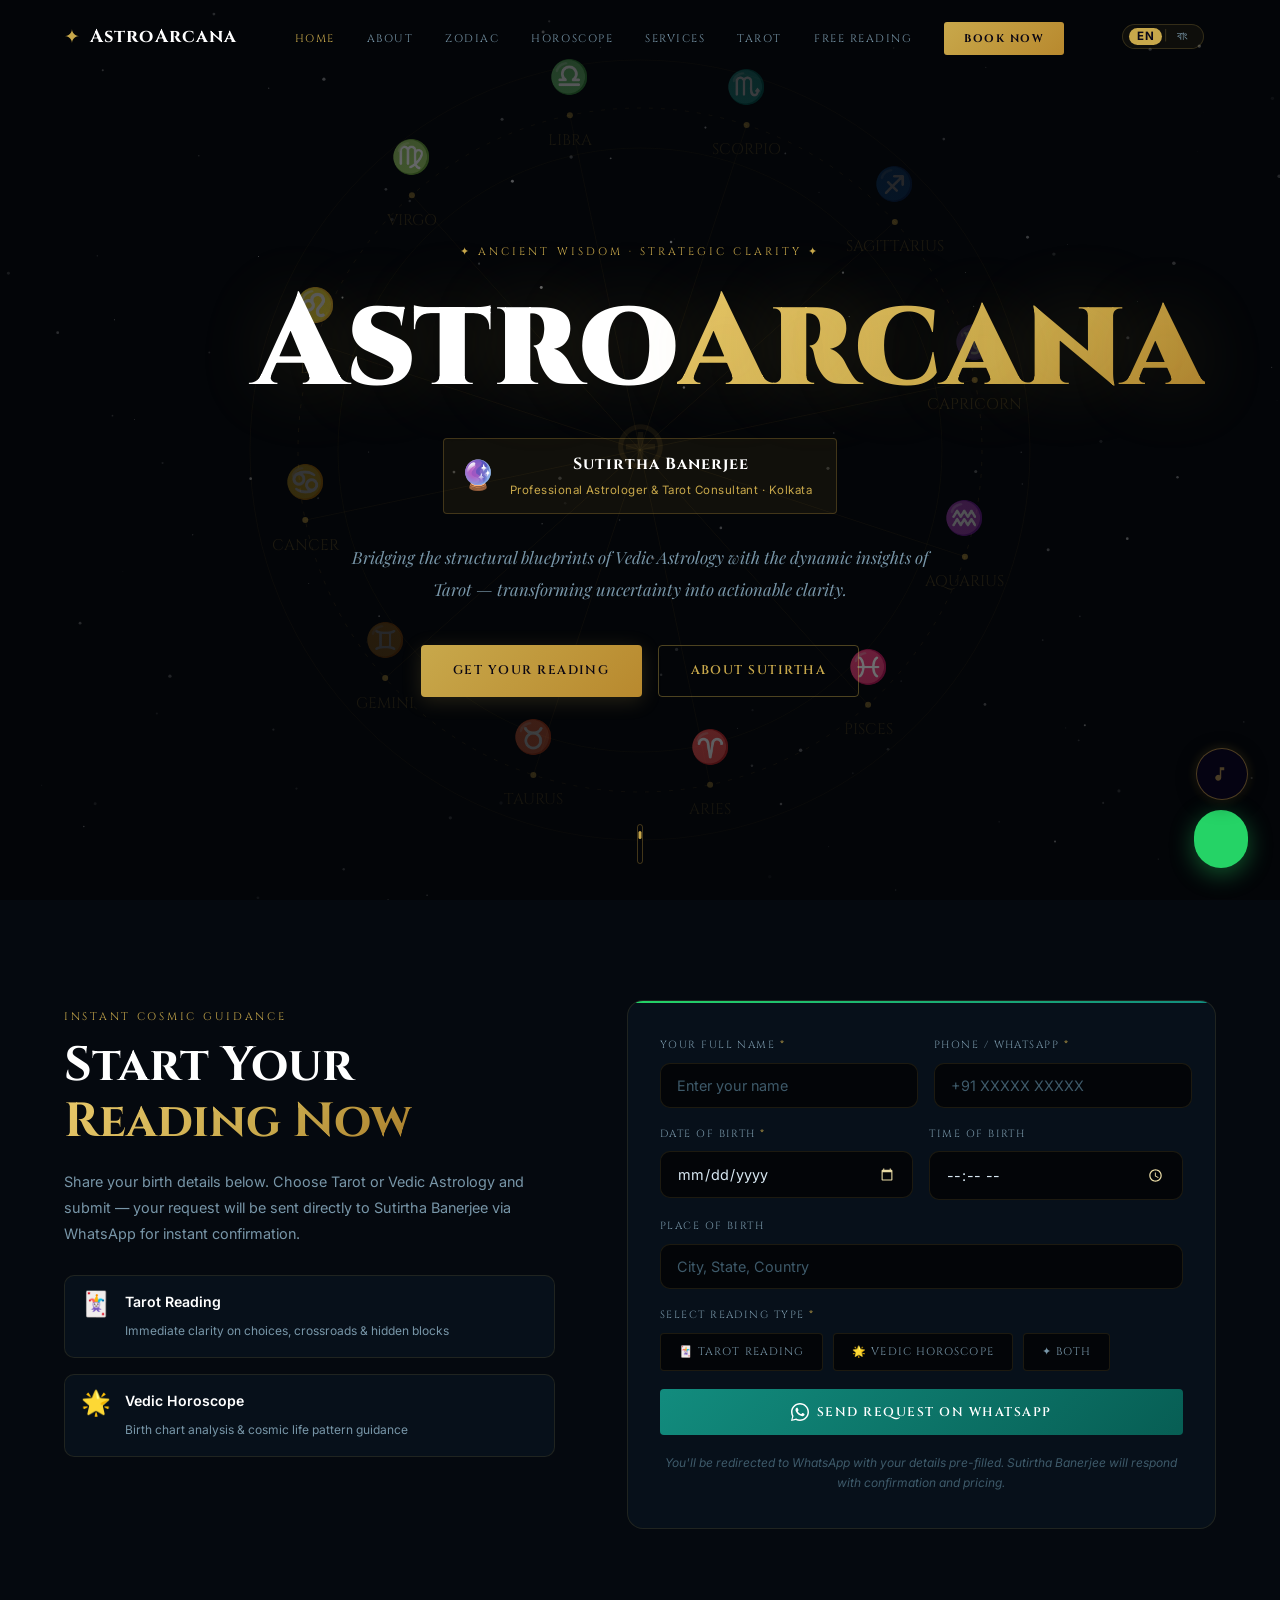
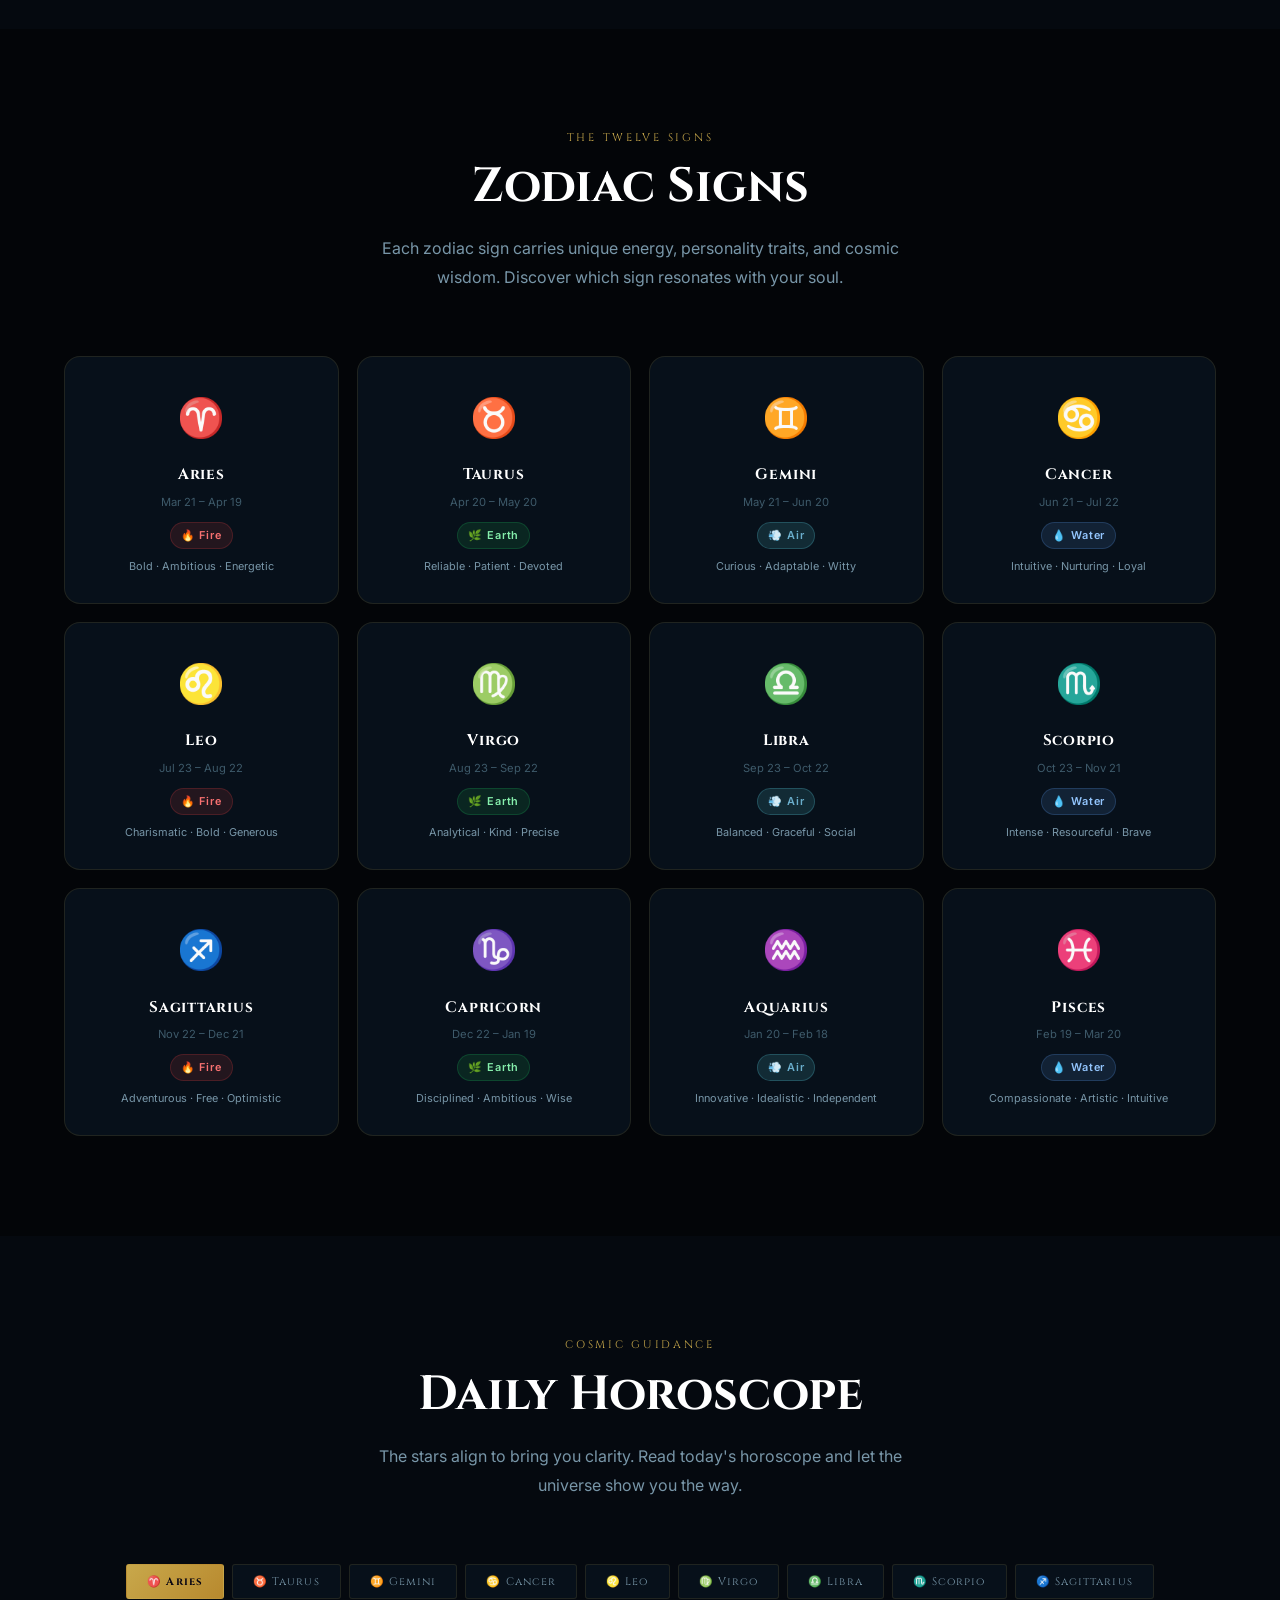
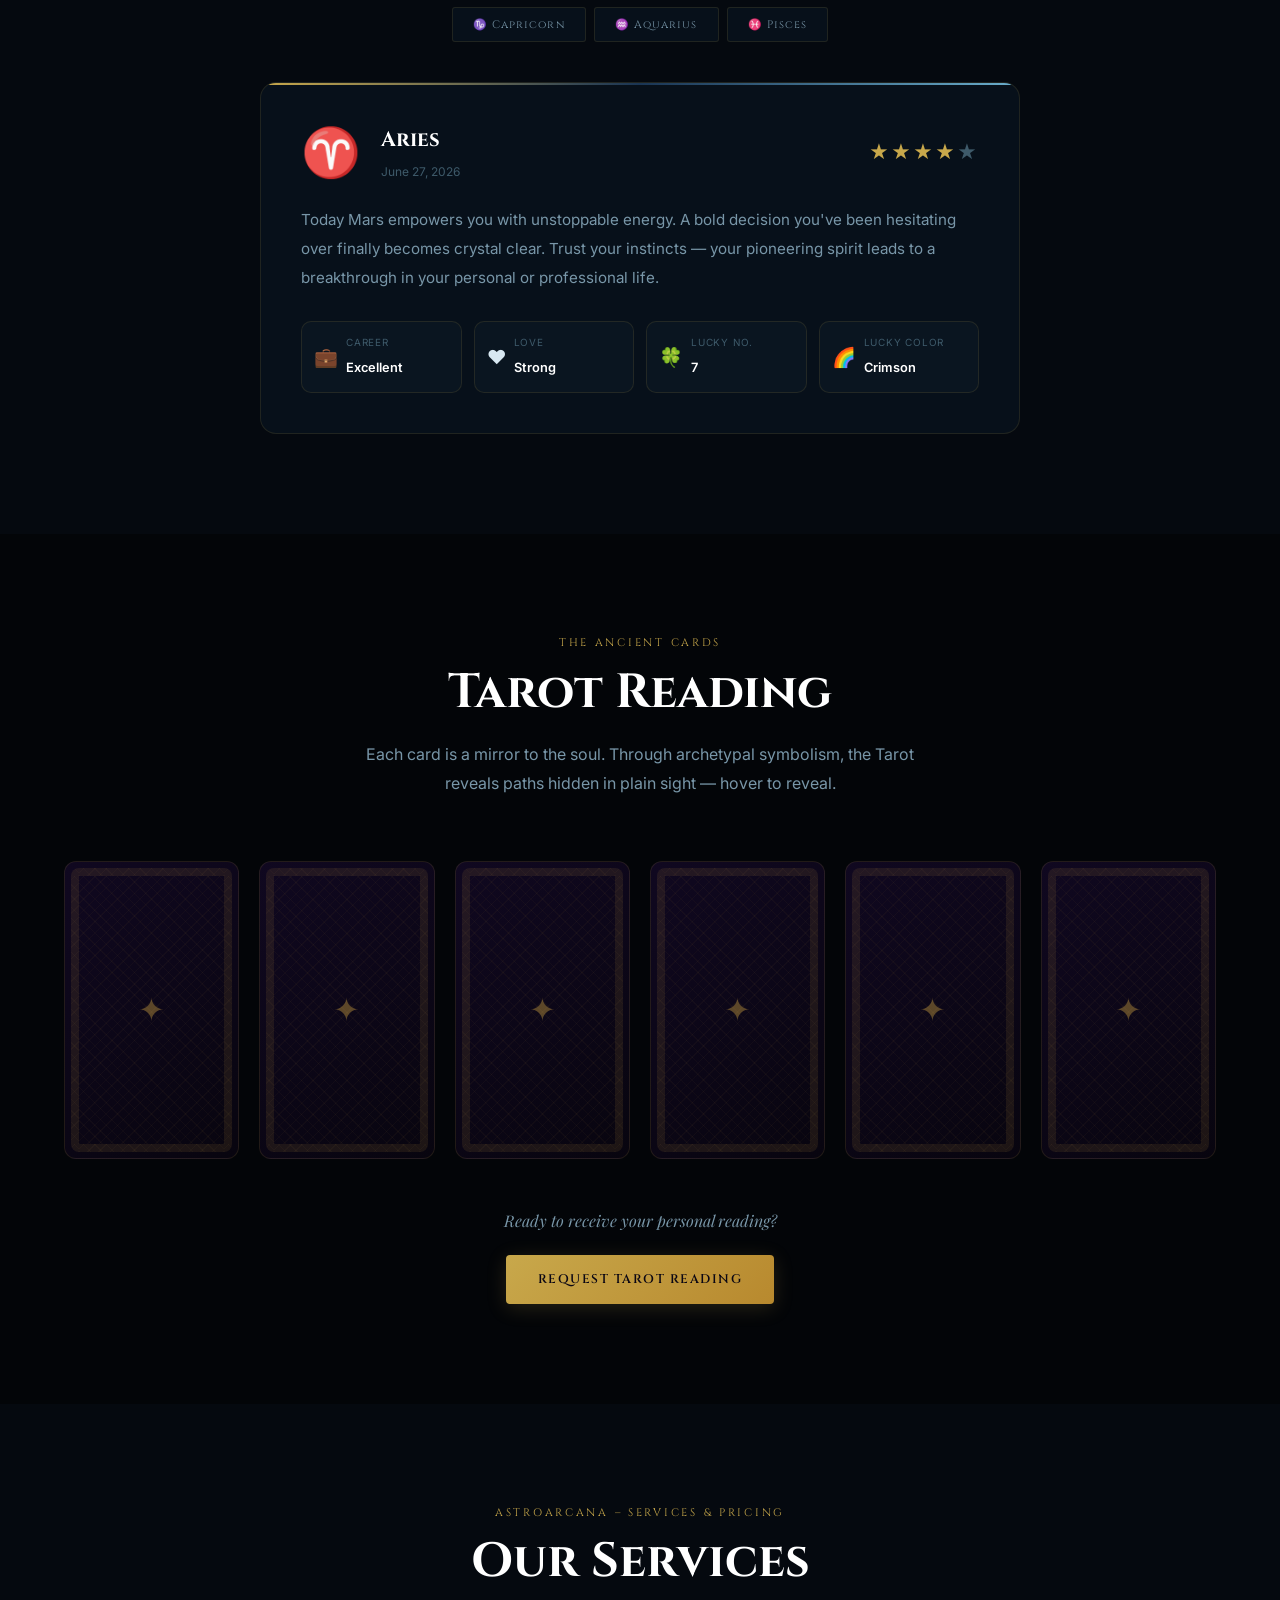
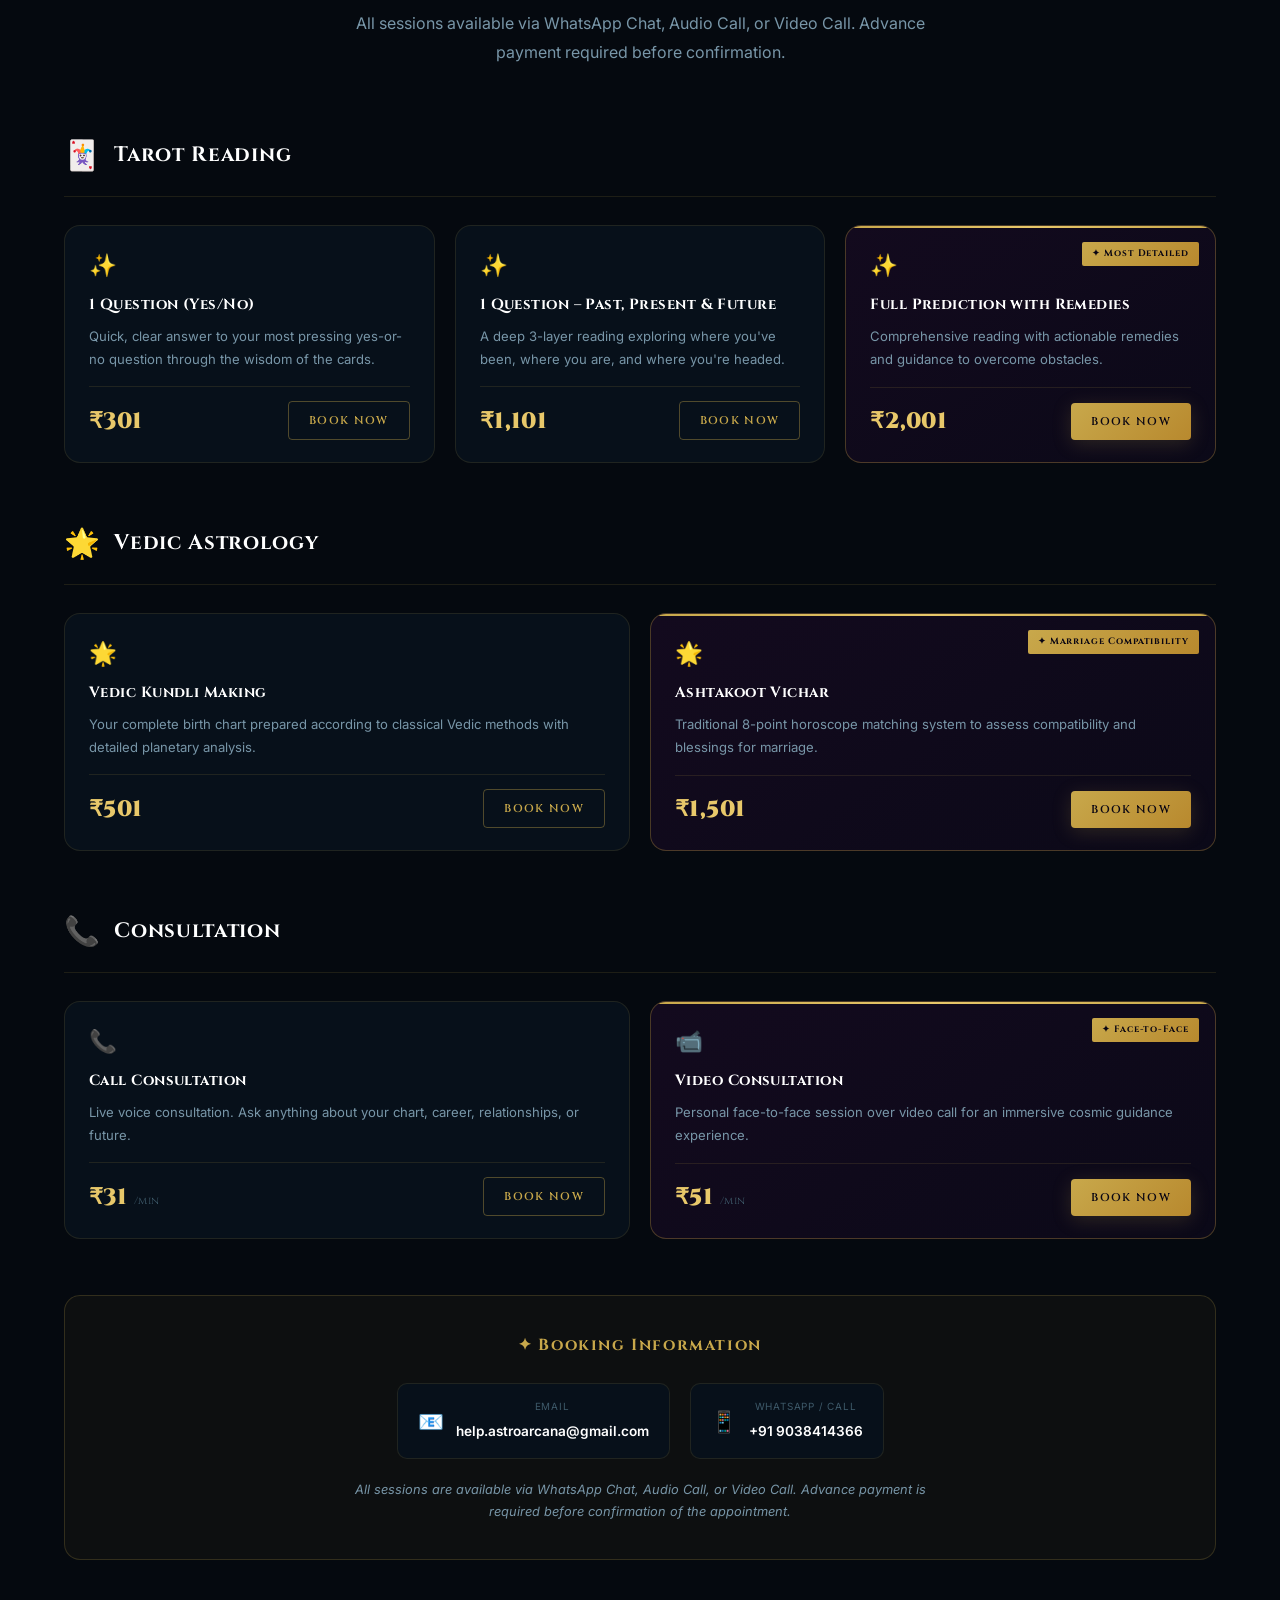
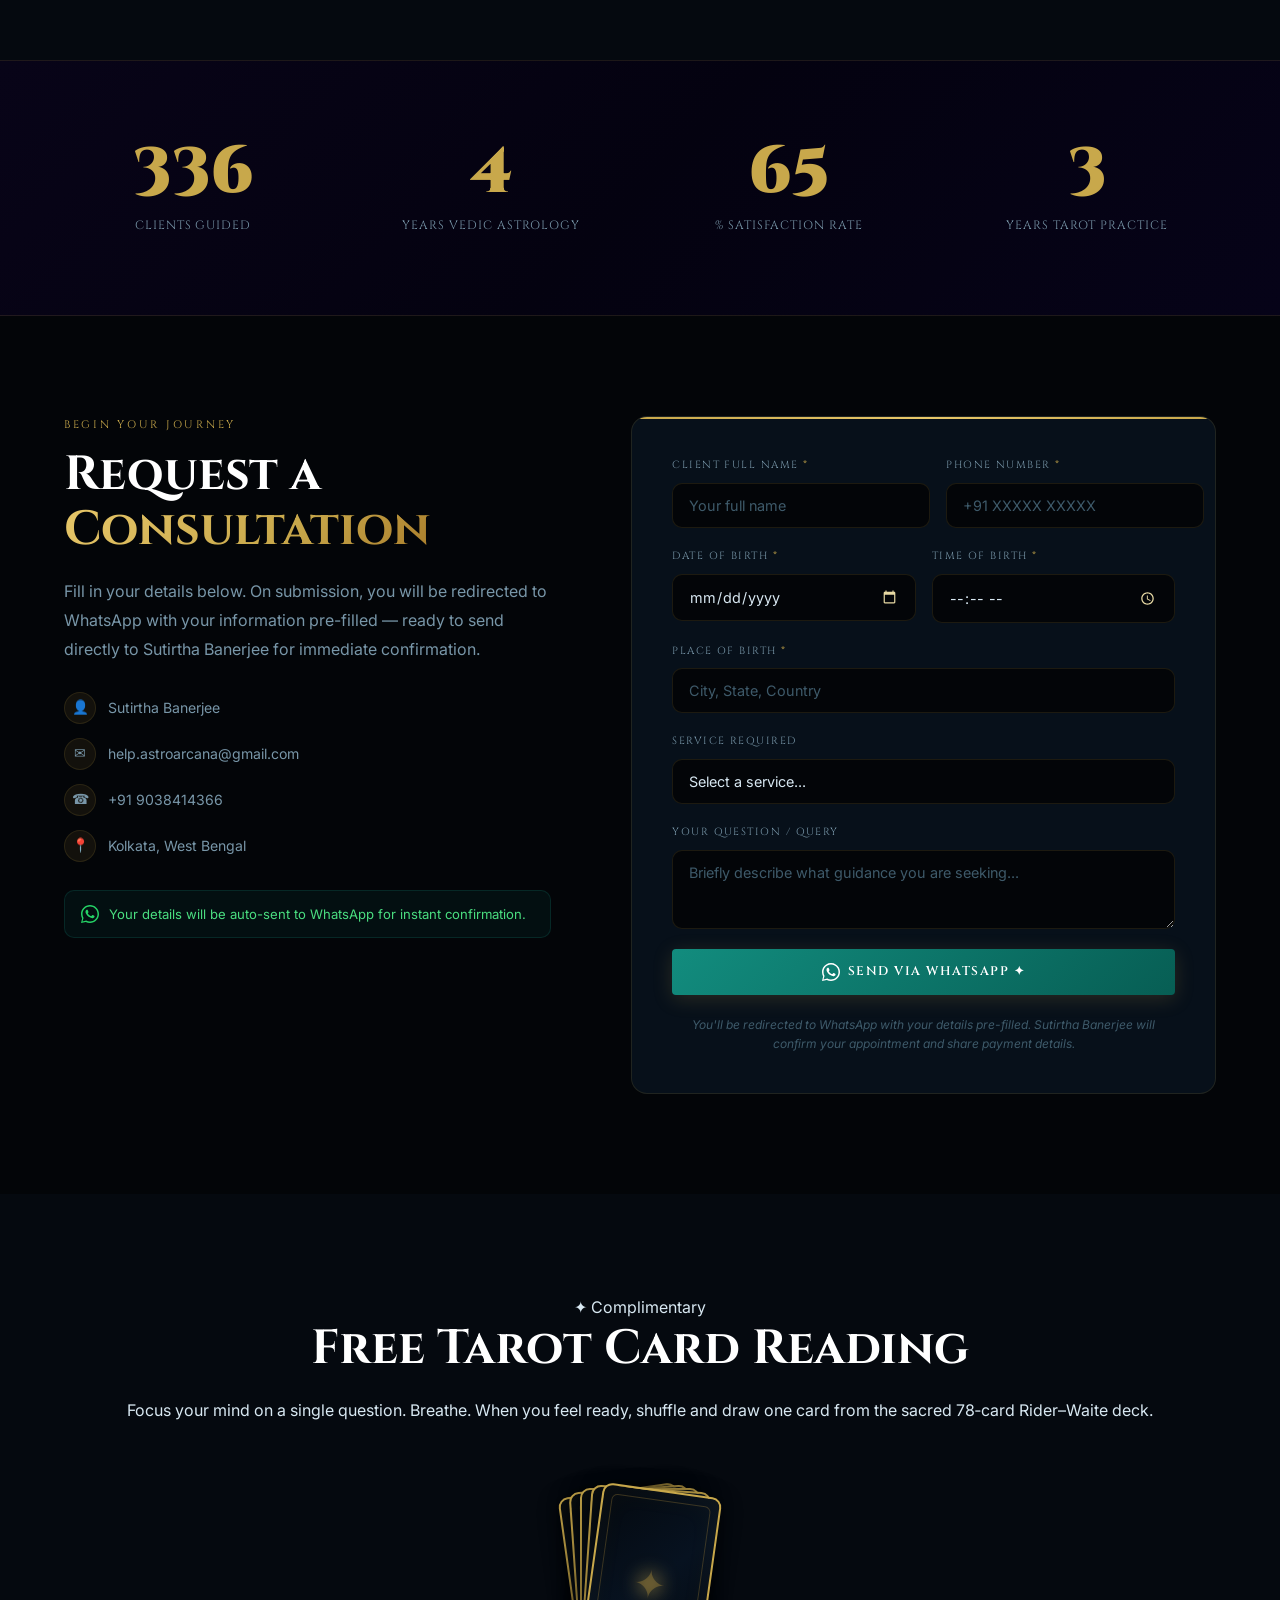
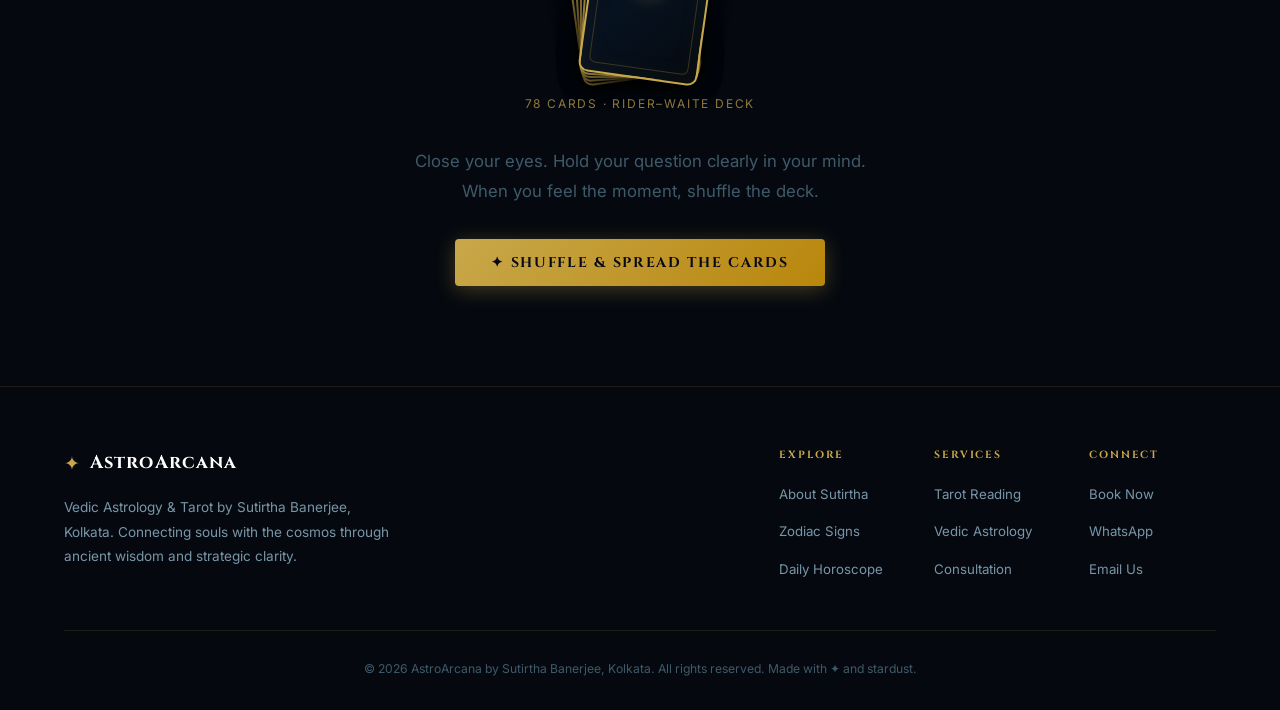
==== commit f030d630: "Add files via upload" ====
--- a/index.html
+++ b/index.html
@@ -29,6 +29,11 @@
         <li><a href="#free-reading">Free Reading</a></li>
         <li><a href="#booking" class="nav-cta">Book Now</a></li>
       </ul>
+      <div class="lang-switcher">
+        <button class="lang-btn active" data-lang="en">EN</button>
+        <span class="lang-sep">|</span>
+        <button class="lang-btn" data-lang="bn">বাং</button>
+      </div>
       <button class="hamburger" id="hamburger" aria-label="Toggle menu">
         <span></span><span></span><span></span>
       </button>
@@ -462,7 +467,7 @@
         <div class="booking-info-inner">
           <h3 class="booking-title">✦ Booking Information</h3>
           <div class="booking-grid">
-            <a href="mailto:vedarcana.astro@gmail.com" class="booking-item"><span class="booking-icon">📧</span><div><small>Email</small><strong>vedarcana.astro@gmail.com</strong></div></a>
+            <a href="mailto:help.astroarcana@gmail.com" class="booking-item"><span class="booking-icon">📧</span><div><small>Email</small><strong>help.astroarcana@gmail.com</strong></div></a>
             <a href="https://wa.me/919038414366" target="_blank" class="booking-item"><span class="booking-icon">📱</span><div><small>WhatsApp / Call</small><strong>+91 9038414366</strong></div></a>
           </div>
           <p class="booking-note">All sessions are available via WhatsApp Chat, Audio Call, or Video Call. Advance payment is required before confirmation of the appointment.</p>
@@ -493,7 +498,7 @@
           <p class="section-desc" style="text-align:left;margin:0">Fill in your details below. On submission, you will be redirected to WhatsApp with your information pre-filled — ready to send directly to Sutirtha Banerjee for immediate confirmation.</p>
           <div class="contact-info" style="margin-top:28px">
             <div class="info-item"><span class="info-icon">👤</span><span>Sutirtha Banerjee</span></div>
-            <div class="info-item"><span class="info-icon">✉</span><a href="mailto:vedarcana.astro@gmail.com" style="color:inherit">vedarcana.astro@gmail.com</a></div>
+            <div class="info-item"><span class="info-icon">✉</span><a href="mailto:help.astroarcana@gmail.com" style="color:inherit">help.astroarcana@gmail.com</a></div>
             <div class="info-item"><span class="info-icon">☎</span><a href="tel:+919038414366" style="color:inherit">+91 9038414366</a></div>
             <div class="info-item"><span class="info-icon">📍</span><span>Kolkata, West Bengal</span></div>
           </div>
@@ -650,7 +655,7 @@
             <ul>
               <li><a href="#booking">Book Now</a></li>
               <li><a href="https://wa.me/919038414366" target="_blank">WhatsApp</a></li>
-              <li><a href="mailto:vedarcana.astro@gmail.com">Email Us</a></li>
+              <li><a href="mailto:help.astroarcana@gmail.com">Email Us</a></li>
             </ul>
           </div>
         </div>
@@ -683,5 +688,6 @@
   </button>
 
   <script src="./script.js"></script>
+  <script src="./i18n.js"></script>
 </body>
 </html>
--- a/style.css
+++ b/style.css
@@ -1429,3 +1429,44 @@
   .ft-spread-card::before { font-size: 1.2rem; }
   .ft-spread { gap: 8px; }
 }
+
+/* ===== LANGUAGE SWITCHER ===== */
+.lang-switcher {
+  display: flex;
+  align-items: center;
+  gap: 2px;
+  margin-right: 12px;
+  background: rgba(200,168,75,0.06);
+  border: 1px solid rgba(200,168,75,0.2);
+  border-radius: 20px;
+  padding: 3px 6px;
+}
+.lang-btn {
+  background: none;
+  border: none;
+  color: var(--text-muted);
+  font-family: var(--font-body);
+  font-size: 0.72rem;
+  font-weight: 500;
+  letter-spacing: 0.06em;
+  cursor: pointer;
+  padding: 3px 8px;
+  border-radius: 12px;
+  transition: color var(--transition), background var(--transition);
+  line-height: 1;
+}
+.lang-btn.active {
+  color: #0a0818;
+  background: var(--gold);
+  font-weight: 700;
+}
+.lang-btn:not(.active):hover { color: var(--gold); }
+.lang-sep {
+  color: rgba(200,168,75,0.3);
+  font-size: 0.65rem;
+  line-height: 1;
+  pointer-events: none;
+}
+@media (max-width: 768px) {
+  .lang-switcher { margin-right: 8px; }
+}
